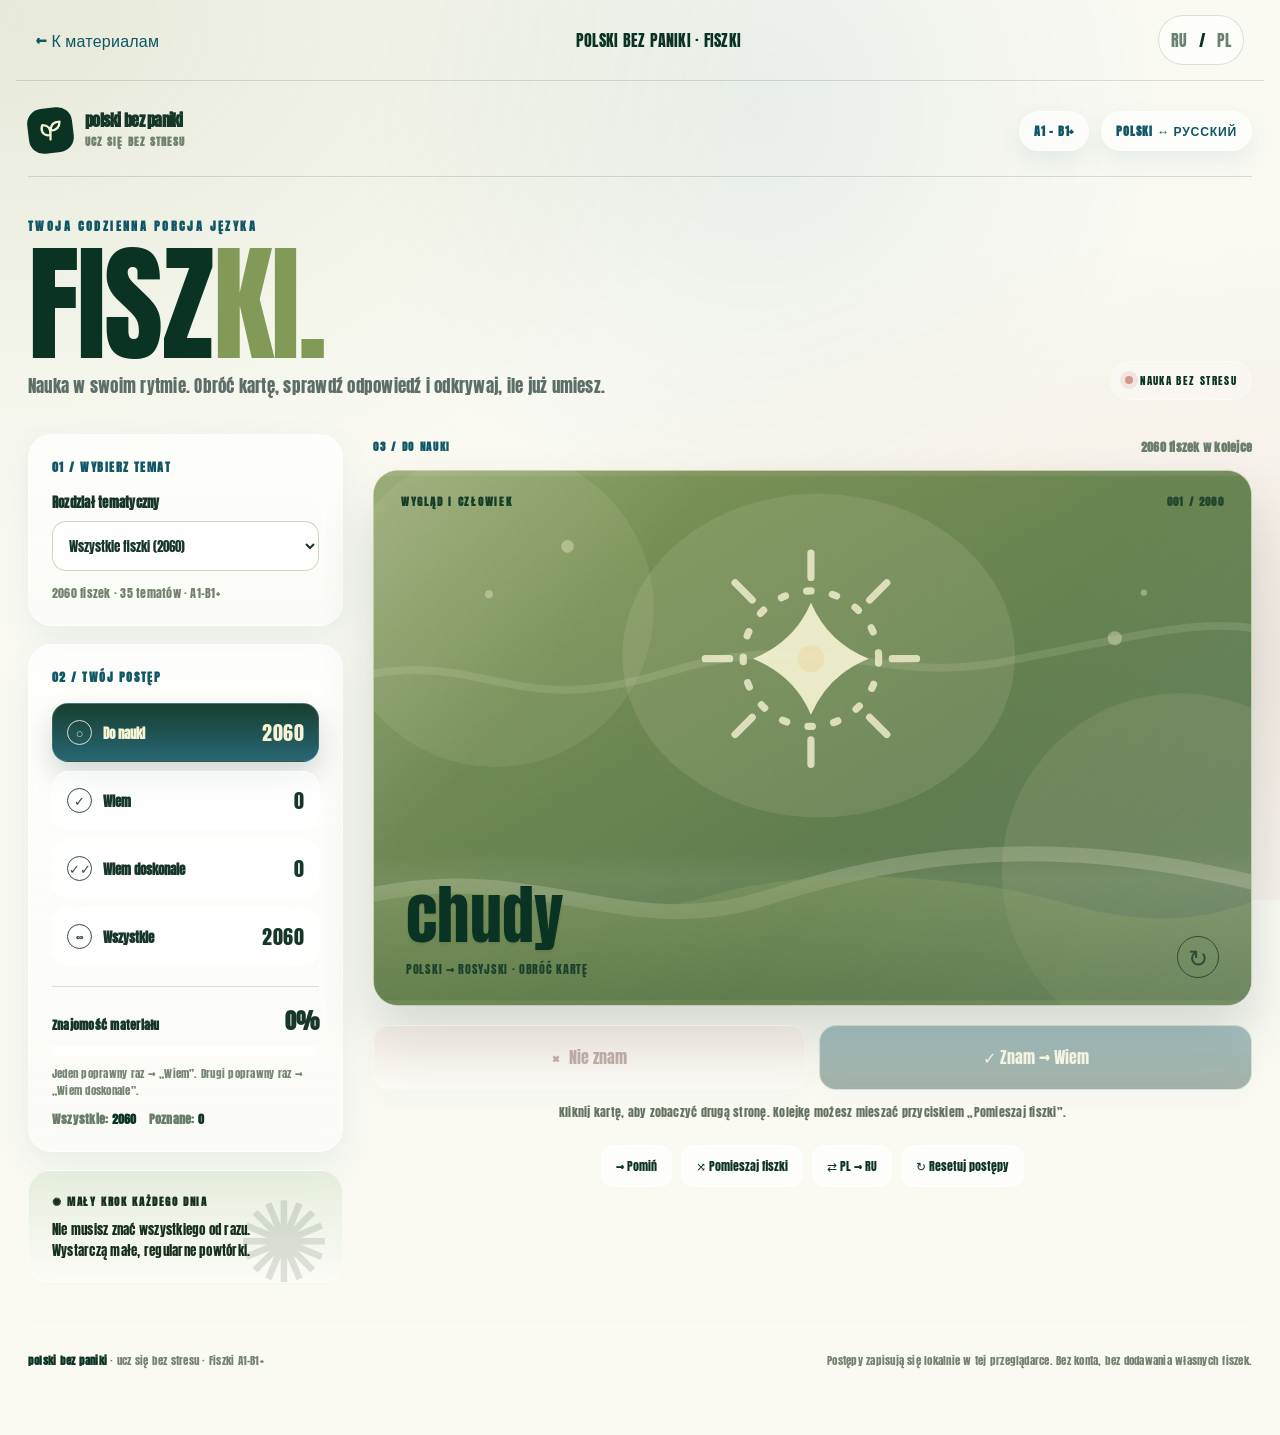
==== fiszki.html @ 78451183 "Add files via upload" ====
<!doctype html>
<html lang="ru">
<head>
<meta charset="utf-8">
<meta name="viewport" content="width=device-width, initial-scale=1, viewport-fit=cover">
<meta name="theme-color" content="#FAFAF3">
<meta name="description" content="Polski bez paniki — 2060 dwustronnych fiszek polsko-rosyjskich, 35 tematów i 3 etapy nauki.">
<title>Fiszki • Polski bez paniki</title>
<link rel="preconnect" href="https://fonts.googleapis.com">
<link rel="preconnect" href="https://fonts.gstatic.com" crossorigin>
<link href="https://fonts.googleapis.com/css2?family=Anton&display=swap" rel="stylesheet">
<style>
:root{--deep:#0A3323;--moss:#839958;--cream:#F7F4D5;--rose:#D3968C;--sea:#105666;--paper:#FAFAF3;--ink:#153628;--line:rgba(10,51,35,.15);--shadow:0 24px 56px rgba(10,51,35,.13)}
*{box-sizing:border-box}
html{scroll-behavior:smooth}
body{margin:0;min-height:100vh;background:var(--paper);color:var(--ink);font-family:'Anton','Impact','Arial Narrow',sans-serif;letter-spacing:.015em;position:relative;isolation:isolate}
body:before{content:"";position:fixed;inset:0;pointer-events:none;z-index:-1;background:radial-gradient(ellipse at 0% 2%,rgba(131,153,88,.16),transparent 42%),radial-gradient(ellipse at 100% 74%,rgba(211,150,140,.16),transparent 47%),radial-gradient(ellipse at 59% 12%,rgba(16,86,102,.07),transparent 38%)}
button,select{font:inherit}
button{cursor:pointer}
button:focus-visible,select:focus-visible{outline:3px solid var(--sea);outline-offset:3px}
button:disabled{opacity:.4;cursor:not-allowed;transform:none!important}
.shell{width:min(1248px,calc(100% - 56px));margin:auto;padding:27px 0 64px}
.topbar{display:flex;justify-content:space-between;align-items:center;gap:18px;padding:0 0 23px;border-bottom:1px solid var(--line)}
.brand{display:flex;align-items:center;gap:12px;text-decoration:none;color:inherit}
.brand-mark{width:45px;height:45px;flex:0 0 auto;display:grid;place-items:center;background:var(--deep);color:var(--cream);border-radius:15px;transform:rotate(-7deg)}
.brand-mark svg{width:27px;height:27px;transform:rotate(7deg)}
.brand-title{display:block;font-weight:800;font-size:1rem;letter-spacing:-.045em;line-height:1.2}
.brand-sub{display:block;font-size:.67rem;letter-spacing:.1em;font-weight:700;color:#70816D;text-transform:uppercase;margin-top:2px}
.top-meta{display:flex;align-items:center;gap:12px;font-size:.76rem;font-weight:800;letter-spacing:.065em;text-transform:uppercase;color:var(--sea)}
.top-meta span{display:inline-block;border-radius:50px;border:1px solid rgba(255,255,255,.55);padding:10px 14px;background:rgba(255,255,255,.62);backdrop-filter:blur(12px);-webkit-backdrop-filter:blur(12px);box-shadow:0 10px 25px rgba(16,86,102,.08)}
.hero{display:flex;align-items:end;justify-content:space-between;gap:28px;margin:40px 0 34px}
.eyebrow{text-transform:uppercase;letter-spacing:.21em;font-size:.72rem;font-weight:800;color:var(--sea)}
h1{font:400 clamp(4.5rem,10vw,9rem)/.92 'Anton','Impact',sans-serif;letter-spacing:-.014em;margin:10px 0 10px;color:var(--deep)}
h1 em{font-style:normal;color:var(--moss)}
.tagline{margin:0;font-size:clamp(.9rem,1.7vw,1.06rem);line-height:1.58;color:#5C6E67;max-width:640px}
.hero-stamp{display:flex;gap:7px;align-items:center;white-space:nowrap;font-size:.71rem;letter-spacing:.12em;text-transform:uppercase;font-weight:400;color:var(--deep);padding:10px 14px;border:1px solid rgba(255,255,255,.46);border-radius:999px;background:rgba(255,255,255,.28);backdrop-filter:blur(12px);-webkit-backdrop-filter:blur(12px)}
.hero-stamp:before{content:"";width:8px;height:8px;border-radius:50%;background:var(--rose);box-shadow:0 0 0 5px #D3968C33}
.layout{display:grid;grid-template-columns:minmax(270px,315px) minmax(0,1fr);gap:30px;align-items:start}
.sidebar{display:grid;gap:18px}
.panel{background:linear-gradient(180deg,rgba(255,255,255,.70),rgba(251,253,250,.58));border:1px solid rgba(255,255,255,.55);border-radius:24px;padding:23px;box-shadow:0 14px 35px rgba(16,86,102,.08);backdrop-filter:blur(14px);-webkit-backdrop-filter:blur(14px)}
.panel-title{font-size:.76rem;text-transform:uppercase;letter-spacing:.12em;font-weight:800;color:var(--sea);margin:0 0 17px}
.label{display:block;font-weight:800;font-size:.82rem;margin-bottom:9px}
.chapter-select{width:100%;border:1.5px solid rgba(131,153,88,.38);border-radius:14px;background:rgba(255,255,255,.56);color:var(--ink);padding:13px 35px 13px 12px;min-height:49px;font-size:.84rem;font-weight:400;backdrop-filter:blur(10px);-webkit-backdrop-filter:blur(10px)}
.filter-note{font-size:.73rem;color:#71816C;line-height:1.6;margin:13px 0 0}
.status-list{display:grid;gap:9px}
.status-button{display:flex;align-items:center;gap:11px;width:100%;padding:13px 14px;text-align:left;border:1px solid rgba(255,255,255,.55);background:rgba(255,255,255,.62);border-radius:16px;color:var(--ink);transition:background .16s,border-color .16s,transform .16s,box-shadow .16s;backdrop-filter:blur(12px);-webkit-backdrop-filter:blur(12px)}
.status-button:hover:not(:disabled){transform:translateX(2px);border-color:rgba(131,153,88,.75);box-shadow:0 10px 24px rgba(16,86,102,.08)}
.status-button[aria-pressed=true]{background:linear-gradient(180deg,rgba(10,51,35,.94),rgba(16,86,102,.9));color:var(--cream);border-color:rgba(255,255,255,.12);box-shadow:0 14px 28px rgba(10,51,35,.18)}
.status-symbol{width:25px;height:25px;border:1px solid currentColor;border-radius:100px;display:grid;place-items:center;font-size:.8rem;flex-shrink:0;opacity:.88}
.status-name{font-size:.83rem;font-weight:800;flex:1}
.status-num{font-family:'Anton','Impact',sans-serif;font-size:1.25rem;font-variant-numeric:tabular-nums;letter-spacing:.02em}
.meter-wrap{margin-top:20px;padding-top:17px;border-top:1px solid var(--line)}
.meter-head{display:flex;justify-content:space-between;gap:10px;align-items:baseline;font-weight:800;font-size:.77rem;margin-bottom:9px}
.meter-head strong{font-family:'Anton',sans-serif;font-size:1.4rem}
.meter{height:10px;border-radius:40px;background:rgba(255,255,255,.52);display:flex;overflow:hidden;border:1px solid rgba(255,255,255,.45)}
.meter-know{height:100%;background:var(--moss);transition:width .24s}
.meter-master{height:100%;background:var(--sea);transition:width .24s}
.meter-note{font-size:.68rem;line-height:1.55;color:#788675;margin:10px 0 0}
.tip{border-radius:23px;background:linear-gradient(180deg,rgba(207,224,194,.48),rgba(252,252,250,.72));padding:22px 23px;color:#172F1D;position:relative;overflow:hidden;border:1px solid rgba(255,255,255,.5);backdrop-filter:blur(12px);-webkit-backdrop-filter:blur(12px)}
.tip:after{content:"✺";position:absolute;right:11px;top:-21px;font-size:7rem;opacity:.13}
.tip-kicker{font-size:.67rem;letter-spacing:.15em;font-weight:800;text-transform:uppercase}
.tip p{font-size:.8rem;line-height:1.65;margin:9px 0 0;max-width:245px;position:relative}
.study{min-width:0}
.study-head{display:flex;justify-content:space-between;align-items:center;gap:12px;margin:3px 0 14px}
.study-caption{font-size:.71rem;font-weight:800;letter-spacing:.15em;text-transform:uppercase;color:var(--sea)}
.study-count{font-size:.78rem;font-weight:800;color:#6C7D6A;font-variant-numeric:tabular-nums;text-align:right}
.scene{width:100%;perspective:1700px}
.flashcard{display:block;position:relative;width:100%;aspect-ratio:1.64;min-height:328px;border:none;background:none;border-radius:26px;padding:0;text-align:inherit;color:inherit;perspective:1700px;cursor:pointer}
.card-inner{position:absolute;inset:0;transform-style:preserve-3d;transition:transform .72s cubic-bezier(.2,.77,.2,1);border-radius:26px}
.flashcard.is-flipped .card-inner{transform:rotateY(180deg)}
.card-face{position:absolute;inset:0;overflow:hidden;border-radius:25px;-webkit-backface-visibility:hidden;backface-visibility:hidden;box-shadow:0 30px 53px rgba(10,51,35,.16),0 3px 0 rgba(255,255,255,.16);background:linear-gradient(180deg,color-mix(in srgb,var(--card-bg) 92%, white 8%),color-mix(in srgb,var(--card-bg) 86%, white 14%));color:var(--card-text,var(--cream));border:1px solid rgba(255,255,255,.45);backdrop-filter:blur(10px);-webkit-backdrop-filter:blur(10px)}
.card-face:after{content:"";pointer-events:none;position:absolute;inset:0;opacity:.18;background-image:url("data:image/svg+xml,%3Csvg viewBox='0 0 170 170' xmlns='http://www.w3.org/2000/svg'%3E%3Cfilter id='n'%3E%3CfeTurbulence type='fractalNoise' baseFrequency='.65' numOctaves='3' stitchTiles='stitch'/%3E%3C/filter%3E%3Crect width='170' height='170' filter='url(%23n)' opacity='.24'/%3E%3C/svg%3E");mix-blend-mode:soft-light}.card-face:before{content:"";pointer-events:none;position:absolute;inset:0;background:linear-gradient(130deg,rgba(255,255,255,.22),transparent 26%,transparent 60%,rgba(255,255,255,.12));opacity:.9}
.card-front{display:flex;flex-direction:column;justify-content:space-between;isolation:isolate}
.front-art{position:absolute;inset:0;z-index:-1;pointer-events:none}
.front-art svg{display:block;width:100%;height:100%;object-fit:cover}
.card-top,.card-bottom{position:relative;z-index:1;display:flex;align-items:center;justify-content:space-between;gap:12px}
.card-top{padding:22px 27px}
.card-bottom{padding:30px 32px 27px;align-items:end;background:linear-gradient(180deg,transparent,rgba(255,255,255,.06) 18%,rgba(10,51,35,.12))}
.card-eyebrow{font-weight:800;font-size:.68rem;letter-spacing:.16em;text-transform:uppercase;opacity:.92;max-width:75%}
.card-number{font-size:.69rem;font-weight:800;letter-spacing:.12em;opacity:.76;font-variant-numeric:tabular-nums}
.word{font-family:'Anton','Impact','Arial Narrow',sans-serif;font-weight:400;font-size:clamp(2rem,5vw,4.6rem);letter-spacing:.005em;line-height:1.07;overflow-wrap:anywhere;hyphens:auto;max-width:100%;display:block;text-wrap:balance;text-shadow:0 2px 3px #00000012}
.word.medium{font-size:clamp(1.55rem,4vw,3.35rem)}
.word.long{font-size:clamp(1.17rem,2.8vw,2.6rem);line-height:1.17}
.card-front .bottom-content{min-width:0}
.card-mini{display:block;font-weight:400;font-size:.73rem;opacity:.83;margin-top:10px;letter-spacing:.06em}
.flip-round{flex:0 0 auto;width:42px;height:42px;display:grid;place-items:center;border-radius:100px;border:1px solid currentColor;font-size:1.5rem;opacity:.7}
.card-back{transform:rotateY(180deg);background:linear-gradient(180deg,rgba(247,244,213,.88),rgba(255,255,255,.72));color:var(--deep);display:flex;flex-direction:column;align-items:center;justify-content:space-between;text-align:center;padding:23px 34px 25px;backdrop-filter:blur(14px);-webkit-backdrop-filter:blur(14px)}
.card-back:before{content:"";position:absolute;inset:14px;border:1px solid #0A332325;border-radius:19px;pointer-events:none}
.back-top{display:flex;justify-content:space-between;width:100%;font-size:.67rem;text-transform:uppercase;letter-spacing:.15em;font-weight:800;opacity:.65}
.back-center{display:flex;flex-direction:column;align-items:center;justify-content:center;gap:20px;max-width:100%;min-height:0;flex:1}
.back-motif{width:74px;height:74px;color:var(--sea);opacity:.78;display:grid;place-items:center}
.back-motif svg{width:100%;height:100%}
.back-word{font-family:'Anton','Impact','Arial Narrow',sans-serif;font-weight:400;font-size:clamp(1.65rem,3.8vw,3.7rem);letter-spacing:.015em;line-height:1.18;overflow-wrap:anywhere;text-wrap:balance}
.back-word.medium{font-size:clamp(1.35rem,3vw,2.75rem)}
.back-word.long{font-size:clamp(1rem,2.4vw,2rem)}
.back-underline{width:56px;height:3px;background:var(--rose);border-radius:4px}
.back-foot{font-weight:700;font-size:.76rem;letter-spacing:.04em;color:#70826A}
.action-area{margin-top:19px}
.judge{display:grid;grid-template-columns:1fr 1fr;gap:13px}
.judge button{border:1px solid rgba(255,255,255,.58);min-height:65px;border-radius:17px;font-weight:400;font-size:.99rem;transition:transform .16s,filter .16s,box-shadow .16s,border-color .16s;display:flex;align-items:center;justify-content:center;gap:9px;backdrop-filter:blur(12px);-webkit-backdrop-filter:blur(12px);box-shadow:0 10px 24px rgba(16,86,102,.06)}
.judge button:hover:not(:disabled){transform:translateY(-2px);filter:brightness(.99);box-shadow:0 16px 30px rgba(16,86,102,.08)}
.dont-know{background:linear-gradient(180deg,rgba(234,209,203,.88),rgba(255,255,255,.46));color:#6B3F3A}
.know{background:linear-gradient(180deg,rgba(16,86,102,.88),rgba(10,51,35,.9));color:var(--cream)}
.button-symbol{font-size:1.45rem;line-height:1}
.note{min-height:25px;margin:13px 0 5px;text-align:center;font-size:.78rem;line-height:1.48;color:#647361}
.utilities{display:flex;flex-wrap:wrap;gap:9px;justify-content:center;margin:17px 0 0}
.utility{display:flex;align-items:center;justify-content:center;gap:7px;border:1px solid rgba(255,255,255,.6);background:rgba(255,255,255,.62);color:var(--deep);padding:10px 14px;border-radius:13px;font-size:.73rem;font-weight:400;min-height:42px;transition:background .15s,border-color .15s,box-shadow .15s;backdrop-filter:blur(10px);-webkit-backdrop-filter:blur(10px)}
.utility:hover:not(:disabled){background:rgba(255,255,255,.54);border-color:rgba(131,153,88,.6);box-shadow:0 10px 22px rgba(16,86,102,.08)}
.utility svg{width:15px;height:15px}
.footnote{border-top:1px solid rgba(255,255,255,.48);display:flex;justify-content:space-between;gap:20px;padding-top:24px;margin-top:42px;color:#778370;font-size:.69rem;line-height:1.8}
.footnote strong{color:var(--deep)}
.error{margin:18px 0;padding:14px 17px;border-radius:12px;background:#F6D8D3;color:#71382F;font-size:.84rem}
.error[hidden]{display:none}
.small-stats{display:flex;gap:12px;font-size:.74rem;font-weight:700;color:#687C69;margin-top:10px;flex-wrap:wrap}
.small-stats b{color:var(--deep)}
@media(max-width:990px){.layout{grid-template-columns:250px minmax(0,1fr);gap:20px}.shell{width:calc(100% - 38px)}.panel{padding:18px}.flashcard{aspect-ratio:1.53;min-height:300px}.word{font-size:clamp(2rem,4.8vw,3.3rem)}.hero{margin:35px 0 28px}.top-meta span:nth-child(2){display:none}}
@media(max-width:740px){.shell{width:calc(100% - 30px);padding-top:17px}.topbar{padding-bottom:16px}.brand-mark{width:38px;height:38px;border-radius:11px}.brand-title{font-size:.88rem}.brand-sub{font-size:.58rem}.top-meta{font-size:.67rem}.top-meta span{padding:8px 10px}.hero{align-items:start;margin:29px 0 22px}.hero-stamp{display:none}h1{font-size:clamp(4.25rem,17vw,7rem)}.tagline{font-size:.83rem}.layout{grid-template-columns:1fr;gap:20px}.sidebar{display:grid;grid-template-columns:1fr;gap:12px}.panel{padding:17px 18px;border-radius:17px}.panel-title{margin-bottom:12px}.status-list{grid-template-columns:repeat(4,minmax(0,1fr));gap:7px}.status-button{gap:4px;flex-direction:column;text-align:center;padding:10px 4px 8px;border-radius:12px;min-height:78px}.status-symbol{width:23px;height:23px;font-size:.69rem}.status-name{font-size:.62rem;line-height:1.15;flex:0}.status-num{font-size:1rem;line-height:1.1}.meter-wrap{margin-top:13px;padding-top:11px}.tip{display:none}.study-head{margin:1px 0 12px}.flashcard{aspect-ratio:1.65;min-height:245px}.card-top{padding:15px 19px}.card-bottom{padding:26px 22px 20px}.card-eyebrow{font-size:.58rem}.word{font-size:clamp(1.85rem,7.6vw,3.1rem)}.word.medium{font-size:clamp(1.5rem,5.6vw,2.6rem)}.word.long{font-size:clamp(1.05rem,4.3vw,1.95rem)}.card-mini{font-size:.58rem;margin-top:6px}.flip-round{width:30px;height:30px;font-size:1.15rem}.card-back{padding:17px 20px}.card-back:before{inset:9px;border-radius:16px}.back-motif{width:48px;height:48px}.back-center{gap:11px}.back-word{font-size:clamp(1.55rem,5.5vw,2.7rem)}.back-word.medium{font-size:clamp(1.23rem,4.5vw,2.3rem)}.back-word.long{font-size:clamp(.94rem,3.4vw,1.5rem)}.back-foot,.back-top{font-size:.59rem}.judge button{min-height:55px;font-size:.84rem}.footnote{margin-top:27px;display:block}}
@media(max-width:390px){.shell{width:calc(100% - 22px)}.status-name{font-size:.56rem}.flashcard{aspect-ratio:1.38;min-height:240px}.utility{padding:9px 10px;font-size:.68rem}.study-count{font-size:.7rem}}
@media(prefers-reduced-motion:reduce){*,*:before,*:after{scroll-behavior:auto!important;transition:none!important;animation:none!important}}
</style>
<style>.f-site{display:flex;gap:20px;justify-content:space-between;align-items:center;max-width:1248px;margin:auto;padding:15px 20px;font-family:Anton,Impact,sans-serif;color:#0A3323;border-bottom:1px solid #0A332325}.f-site a{color:#105666;text-decoration:none}.f-site .lang{display:flex;border-radius:30px;gap:5px;align-items:center;background:#fff9;border:1px solid #0A332325;padding:5px}.f-site .lang button{background:transparent;border:none;border-radius:18px;color:#698072;padding:7px}.f-site .lang button.selected{background:#0A3323;color:#F7F4D5}@media(max-width:520px){.f-site{flex-wrap:wrap;font-size:.76rem;gap:10px}.f-site .lang{margin-left:auto}}</style></head>
<body data-title-ru="Карточки" data-title-pl="Fiszki"><div class="f-site"><a href="../materialy.html" data-ru="← К материалам" data-pl="← Do materiałów">← К материалам</a><span>POLSKI BEZ PANIKI · FISZKI</span><div class="lang"><button data-lang="ru">RU</button> / <button data-lang="pl">PL</button></div></div>
<div class="shell">
<header class="topbar">
  <div class="brand" aria-label="Polski bez paniki">
    <span class="brand-mark" aria-hidden="true"><svg viewBox="0 0 30 30" fill="none"><path d="M15 25V12M15 20C5 22 4 13 6 9c7 0 9 4 9 11Zm0-5c.3-9 6-10 10-10 0 7-3 10-10 10" stroke="currentColor" stroke-width="2.5" stroke-linecap="round" stroke-linejoin="round"/></svg></span>
    <span><span class="brand-title">polski bez paniki</span><span class="brand-sub">ucz się bez stresu</span></span>
  </div>
  <div class="top-meta"><span>A1 – B1+</span><span>Polski ↔ Русский</span></div>
</header>
<section class="hero" aria-label="Wprowadzenie">
  <div><div class="eyebrow">Twoja codzienna porcja języka</div><h1>FISZ<em>KI.</em></h1><p class="tagline">Nauka w swoim rytmie. Obróć kartę, sprawdź odpowiedź i odkrywaj, ile już umiesz.</p></div>
  <div class="hero-stamp">nauka bez stresu</div>
</section>
<p id="app-error" class="error" role="alert" hidden></p>
<noscript><p class="error">Włącz JavaScript, aby korzystać z fiszek.</p></noscript>
<div class="layout">
  <aside class="sidebar">
    <section class="panel" aria-label="Filtry nauki">
      <h2 class="panel-title">01 / Wybierz temat</h2>
      <label for="topic" class="label">Rozdział tematyczny</label>
      <select id="topic" class="chapter-select"><option>Wczytywanie…</option></select>
      <p class="filter-note" id="deck-status">Ładowanie bazy fiszek…</p>
    </section>
    <section class="panel" aria-label="Twoje postępy">
      <h2 class="panel-title">02 / Twój postęp</h2>
      <div class="status-list" role="group" aria-label="Etapy opanowania fiszek">
        <button class="status-button" data-stage="0" type="button" aria-pressed="true"><span class="status-symbol">○</span><span class="status-name">Do nauki</span><span class="status-num" id="num-new">0</span></button>
        <button class="status-button" data-stage="1" type="button" aria-pressed="false"><span class="status-symbol">✓</span><span class="status-name">Wiem</span><span class="status-num" id="num-know">0</span></button>
        <button class="status-button" data-stage="2" type="button" aria-pressed="false"><span class="status-symbol">✓✓</span><span class="status-name">Wiem doskonale</span><span class="status-num" id="num-master">0</span></button>
        <button class="status-button" data-stage="all" type="button" aria-pressed="false"><span class="status-symbol">∞</span><span class="status-name">Wszystkie</span><span class="status-num" id="num-all">0</span></button>
      </div>
      <div class="meter-wrap"><div class="meter-head"><span>Znajomość materiału</span><strong id="percent">0%</strong></div><div class="meter" id="progress" role="progressbar" aria-label="Opanowanie materiału" aria-valuenow="0" aria-valuemin="0" aria-valuemax="100"><div class="meter-know" id="meter-know"></div><div class="meter-master" id="meter-master"></div></div><p class="meter-note">Jeden poprawny raz → „Wiem”. Drugi poprawny raz → „Wiem doskonale”.</p><div class="small-stats"><span>Wszystkie: <b id="total">0</b></span><span>Poznane: <b id="acquainted">0</b></span></div></div>
    </section>
    <div class="tip"><div class="tip-kicker">✺ Mały krok każdego dnia</div><p>Nie musisz znać wszystkiego od razu. Wystarczą małe, regularne powtórki.</p></div>
  </aside>
  <main class="study" aria-label="Sesja fiszek">
    <div class="study-head"><span class="study-caption" id="mode-label">03 / Karta dnia</span><span class="study-count" id="session-count">Wczytywanie…</span></div>
    <div class="scene">
      <button type="button" id="flashcard" class="flashcard" aria-label="Odwróć fiszkę" aria-pressed="false">
        <span class="card-inner">
          <span class="card-face card-front" id="card-front">
            <span class="front-art" id="front-art" aria-hidden="true"></span>
            <span class="card-top"><span class="card-eyebrow" id="card-topic">Polski bez paniki</span><span class="card-number" id="card-number">01 / 2060</span></span>
            <span class="card-bottom"><span class="bottom-content"><span id="front-word" class="word" lang="pl">Gotowa na naukę?</span><span class="card-mini" id="front-subtitle">Dotknij, aby odkryć odpowiedź</span></span><span class="flip-round" aria-hidden="true">↻</span></span>
          </span>
          <span class="card-face card-back" id="card-back" aria-hidden="true">
            <span class="back-top"><span>POLSKI BEZ PANIKI</span><span id="back-lang">PO ROSYJSKU</span></span>
            <span class="back-center"><span class="back-motif" id="back-motif" aria-hidden="true"></span><span class="back-word" id="back-word" lang="ru">Перевод</span><span class="back-underline" aria-hidden="true"></span></span>
            <span class="back-foot">Już wiesz? Oceń fiszkę poniżej.</span>
          </span>
        </span>
      </button>
    </div>
    <div class="action-area">
      <div class="judge"><button type="button" id="dont-know" class="dont-know" disabled><span class="button-symbol">×</span> Nie znam</button><button type="button" id="know" class="know" disabled><span class="button-symbol">✓</span> Znam</button></div>
      <p id="note" class="note" role="status" aria-live="polite">Najpierw odwróć kartę, potem oceń znajomość. Przycisk „Pomieszaj fiszki” losuje nową kolejkę.</p>
      <div class="utilities">
        <button type="button" class="utility" id="skip">→ Pomiń</button>
        <button type="button" class="utility" id="shuffle">⤨ Pomieszaj fiszki</button>
        <button type="button" class="utility" id="direction">⇄ PL → RU</button>
        <button type="button" class="utility" id="reset">↻ Resetuj postępy</button>
      </div>
    </div>
  </main>
</div>
<footer class="footnote"><span><strong>polski bez paniki</strong> · ucz się bez stresu · Fiszki A1–B1+</span><span>Postępy zapisują się lokalnie w tej przeglądarce. Bez konta, bez dodawania własnych fiszek.</span></footer>
</div>
<script>
'use strict';
window.addEventListener('error',function(e){const p=document.getElementById('app-error');if(p){p.hidden=false;p.textContent='Błąd aplikacji: '+(e.message||'nieznany błąd')+'. Sprawdź konsolę przeglądarki.'}});
</script>
<script>
'use strict';
const FISZKI = [{"id":"travel-001","pl":"wyspa","ru":"остров","topic":"travel"},{"id":"travel-002","pl":"bilet ulgowy","ru":"льготный билет","topic":"travel"},{"id":"travel-003","pl":"przechowalnia bagażu","ru":"камера хранения","topic":"travel"},{"id":"travel-004","pl":"odprawa graniczna","ru":"пограничный контроль","topic":"travel"},{"id":"travel-005","pl":"schronisko","ru":"туристический приют","topic":"travel"},{"id":"travel-006","pl":"pensjonat","ru":"пансион","topic":"travel"},{"id":"travel-007","pl":"domek letniskowy","ru":"дачный домик","topic":"travel"},{"id":"travel-008","pl":"pokrowiec","ru":"чехол","topic":"travel"},{"id":"travel-009","pl":"śpiwór","ru":"спальный мешок","topic":"travel"},{"id":"travel-010","pl":"szczyt","ru":"вершина","topic":"travel"},{"id":"travel-011","pl":"muszelki","ru":"ракушки","topic":"travel"},{"id":"travel-012","pl":"komórka","ru":"мобильник","topic":"travel"},{"id":"travel-013","pl":"zabytki","ru":"достопримечательности","topic":"travel"},{"id":"r1-001","pl":"włos, włosy","ru":"волос, волосы","topic":"r1"},{"id":"r1-002","pl":"wąs, wąsy","ru":"ус, усы","topic":"r1"},{"id":"r1-003","pl":"rzęsa, rzęsy","ru":"ресница, ресницы","topic":"r1"},{"id":"r1-004","pl":"oko, oczy","ru":"глаз, глаза","topic":"r1"},{"id":"r1-005","pl":"ucho, uszy","ru":"ухо, уши","topic":"r1"},{"id":"r1-006","pl":"brew, brwi","ru":"бровь, брови","topic":"r1"},{"id":"r1-007","pl":"powieka, powieki","ru":"веко, веки","topic":"r1"},{"id":"r1-008","pl":"policzek, policzki","ru":"щека, щёки","topic":"r1"},{"id":"r1-009","pl":"ręka, ręce","ru":"рука, руки","topic":"r1"},{"id":"r1-010","pl":"palec, palce","ru":"палец, пальцы","topic":"r1"},{"id":"r1-011","pl":"dłoń, dłonie","ru":"ладонь, ладони","topic":"r1"},{"id":"r1-012","pl":"łokieć, łokcie","ru":"локоть, локти","topic":"r1"},{"id":"r1-013","pl":"paznokieć, paznokcie","ru":"ноготь, ногти","topic":"r1"},{"id":"r1-014","pl":"ramię, ramiona","ru":"плечо, плечи","topic":"r1"},{"id":"r1-015","pl":"czoło","ru":"лоб","topic":"r1"},{"id":"r1-016","pl":"szyja","ru":"шея","topic":"r1"},{"id":"r1-017","pl":"kucyk","ru":"хвост (причёска)","topic":"r1"},{"id":"r1-018","pl":"warkocz","ru":"коса","topic":"r1"},{"id":"r1-019","pl":"broda","ru":"борода","topic":"r1"},{"id":"r1-020","pl":"bródka","ru":"бородка","topic":"r1"},{"id":"r1-021","pl":"baczki","ru":"бакенбарды","topic":"r1"},{"id":"r1-022","pl":"usta","ru":"губы, рот","topic":"r1"},{"id":"r1-023","pl":"plecy","ru":"спина","topic":"r1"},{"id":"r1-024","pl":"twarz","ru":"лицо","topic":"r1"},{"id":"r1-025","pl":"nos","ru":"нос","topic":"r1"},{"id":"r1-026","pl":"głowa","ru":"голова","topic":"r1"},{"id":"r1-027","pl":"kark","ru":"затылок, загривок","topic":"r1"},{"id":"r1-028","pl":"brzuch","ru":"живот","topic":"r1"},{"id":"r1-029","pl":"ciało","ru":"тело","topic":"r1"},{"id":"r1-030","pl":"kość","ru":"кость","topic":"r1"},{"id":"r1-031","pl":"mięsień","ru":"мышца","topic":"r1"},{"id":"r1-032","pl":"żebro","ru":"ребро","topic":"r1"},{"id":"r1-033","pl":"płuco","ru":"лёгкое","topic":"r1"},{"id":"r1-034","pl":"gardło","ru":"горло","topic":"r1"},{"id":"r1-035","pl":"serce","ru":"сердце","topic":"r1"},{"id":"r1-036","pl":"pierś","ru":"грудь","topic":"r1"},{"id":"r1-037","pl":"barki","ru":"плечи (верхняя часть)","topic":"r1"},{"id":"r1-038","pl":"biodro","ru":"бедро (таз)","topic":"r1"},{"id":"r1-039","pl":"udo","ru":"бедро","topic":"r1"},{"id":"r1-040","pl":"kolano","ru":"колено","topic":"r1"},{"id":"r1-041","pl":"łydka","ru":"икра","topic":"r1"},{"id":"r1-042","pl":"stopa","ru":"ступня","topic":"r1"},{"id":"r1-043","pl":"pięta","ru":"пятка","topic":"r1"},{"id":"r1-044","pl":"noga","ru":"нога","topic":"r1"},{"id":"r1-045","pl":"ząb, zęby","ru":"зуб, зубы","topic":"r1"},{"id":"r1-046","pl":"piegi","ru":"веснушки","topic":"r1"},{"id":"r1-047","pl":"pieprzyk","ru":"родинка","topic":"r1"},{"id":"r1-048","pl":"zmarszczki","ru":"морщины","topic":"r1"},{"id":"r1-049","pl":"grzywka","ru":"чёлка","topic":"r1"},{"id":"r1-050","pl":"loki","ru":"локоны","topic":"r1"},{"id":"r1-051","pl":"płeć","ru":"пол","topic":"r1"},{"id":"r1-052","pl":"wiek","ru":"возраст","topic":"r1"},{"id":"r1-053","pl":"wzrost","ru":"рост","topic":"r1"},{"id":"r1-054","pl":"zarost","ru":"растительность на лице","topic":"r1"},{"id":"r1-055","pl":"sylwetka (figura)","ru":"фигура","topic":"r1"},{"id":"r1-056","pl":"fryzura","ru":"причёска","topic":"r1"},{"id":"r1-057","pl":"wygląd","ru":"внешность","topic":"r1"},{"id":"r1-058","pl":"kobieta","ru":"женщина","topic":"r1"},{"id":"r1-059","pl":"mężczyzna","ru":"мужчина","topic":"r1"},{"id":"r1-060","pl":"bliźniaczka, bliźniak","ru":"близняшка, близнец","topic":"r1"},{"id":"r1-061","pl":"emeryt","ru":"пенсионер","topic":"r1"},{"id":"r1-062","pl":"szatyn, szatynka","ru":"шатен, шатенка","topic":"r1"},{"id":"r1-063","pl":"blondyn, blondynka","ru":"блондин, блондинка","topic":"r1"},{"id":"r1-064","pl":"brunetka","ru":"брюнетка","topic":"r1"},{"id":"r1-065","pl":"ładny","ru":"симпатичный, красивый","topic":"r1"},{"id":"r1-066","pl":"piękny","ru":"прекрасный, красивый","topic":"r1"},{"id":"r1-067","pl":"przystojny","ru":"красивый (о мужчине)","topic":"r1"},{"id":"r1-068","pl":"brzydki","ru":"некрасивый, безобразный","topic":"r1"},{"id":"r1-069","pl":"elegancki","ru":"элегантный","topic":"r1"},{"id":"r1-070","pl":"młody","ru":"молодой","topic":"r1"},{"id":"r1-071","pl":"niemłody","ru":"немолодой","topic":"r1"},{"id":"r1-072","pl":"starszy","ru":"пожилой, старше","topic":"r1"},{"id":"r1-073","pl":"dorosły","ru":"взрослый","topic":"r1"},{"id":"r1-074","pl":"dziecięcy","ru":"детский","topic":"r1"},{"id":"r1-075","pl":"niski","ru":"низкий","topic":"r1"},{"id":"r1-076","pl":"średni","ru":"средний","topic":"r1"},{"id":"r1-077","pl":"wysoki","ru":"высокий","topic":"r1"},{"id":"r1-078","pl":"drobny","ru":"миниатюрный, мелкий","topic":"r1"},{"id":"r1-079","pl":"szczupły","ru":"стройный, худощавый","topic":"r1"},{"id":"r1-080","pl":"chudy","ru":"худой","topic":"r1"},{"id":"r1-081","pl":"tęgi","ru":"полный, плотный","topic":"r1"},{"id":"r1-082","pl":"otyły","ru":"тучный","topic":"r1"},{"id":"r1-083","pl":"wysportowany","ru":"спортивный, подтянутый","topic":"r1"},{"id":"r1-084","pl":"prosty","ru":"прямой","topic":"r1"},{"id":"r1-085","pl":"kręcony","ru":"кудрявый, вьющийся","topic":"r1"},{"id":"r1-086","pl":"jasny","ru":"светлый","topic":"r1"},{"id":"r1-087","pl":"ciemny","ru":"тёмный","topic":"r1"},{"id":"r1-088","pl":"siwy","ru":"седой","topic":"r1"},{"id":"r1-089","pl":"rudy","ru":"рыжий","topic":"r1"},{"id":"r1-090","pl":"łysy","ru":"лысый","topic":"r1"},{"id":"r1-091","pl":"brodaty","ru":"бородатый","topic":"r1"},{"id":"r1-092","pl":"wąsaty","ru":"усатый","topic":"r1"},{"id":"r1-093","pl":"ogolony","ru":"выбритый","topic":"r1"},{"id":"r1-094","pl":"wąski","ru":"узкий","topic":"r1"},{"id":"r1-095","pl":"szeroki","ru":"широкий","topic":"r1"},{"id":"r1-096","pl":"gęsty","ru":"густой","topic":"r1"},{"id":"r1-097","pl":"sztuczny","ru":"искусственный","topic":"r1"},{"id":"r1-098","pl":"naturalny","ru":"натуральный","topic":"r1"},{"id":"r1-099","pl":"prawdziwy","ru":"настоящий","topic":"r1"},{"id":"r1-100","pl":"farbowany","ru":"крашеный","topic":"r1"},{"id":"r1-101","pl":"malowany","ru":"накрашенный","topic":"r1"},{"id":"r1-102","pl":"lakierowany","ru":"покрытый лаком","topic":"r1"},{"id":"r1-103","pl":"wesoły","ru":"весёлый","topic":"r1"},{"id":"r1-104","pl":"poważny","ru":"серьёзный","topic":"r1"},{"id":"r1-105","pl":"smutny","ru":"грустный","topic":"r1"},{"id":"r1-106","pl":"zmęczony","ru":"уставший","topic":"r1"},{"id":"r1-107","pl":"zadowolony","ru":"довольный","topic":"r1"},{"id":"r1-108","pl":"zdenerwowany","ru":"нервничающий, раздражённый","topic":"r1"},{"id":"r1-109","pl":"senny","ru":"сонный","topic":"r1"},{"id":"r1-110","pl":"chory","ru":"больной","topic":"r1"},{"id":"r1-111","pl":"zdrowy","ru":"здоровый","topic":"r1"},{"id":"r1-112","pl":"średniego wzrostu","ru":"среднего роста","topic":"r1"},{"id":"r1-113","pl":"w średnim wieku","ru":"средних лет","topic":"r1"},{"id":"r1-114","pl":"wygląda na zmęczonego","ru":"выглядит уставшим","topic":"r1"},{"id":"r1-115","pl":"wygląda młodo","ru":"выглядит молодо","topic":"r1"},{"id":"r1-116","pl":"dbać o wygląd","ru":"заботиться о внешности","topic":"r1"},{"id":"r1-117","pl":"czesać włosy","ru":"расчёсывать волосы","topic":"r1"},{"id":"r1-118","pl":"lakierować paznokcie","ru":"красить ногти лаком","topic":"r1"},{"id":"r1-119","pl":"malować usta","ru":"красить губы","topic":"r1"},{"id":"r1-120","pl":"farbować włosy","ru":"красить волосы","topic":"r1"},{"id":"r1-121","pl":"nosić grzywkę","ru":"носить чёлку","topic":"r1"},{"id":"r1-122","pl":"nosić brodę","ru":"носить бороду","topic":"r1"},{"id":"r1-123","pl":"ma okrągłą twarz","ru":"у него (неё) круглое лицо","topic":"r1"},{"id":"r1-124","pl":"ma wysokie czoło","ru":"у него (неё) высокий лоб","topic":"r1"},{"id":"r1-125","pl":"ma gęste brwi","ru":"у него (неё) густые брови","topic":"r1"},{"id":"r1-126","pl":"ma piwne oczy","ru":"у него (неё) карие глаза","topic":"r1"},{"id":"r1-127","pl":"poczucie humoru","ru":"чувство юмора","topic":"r1"},{"id":"r1-128","pl":"starość nie radość","ru":"старость не радость","topic":"r1"},{"id":"r2-001","pl":"szminka","ru":"помада","topic":"r2"},{"id":"r2-002","pl":"gąbka","ru":"губка","topic":"r2"},{"id":"r2-003","pl":"kosmetyczka","ru":"косметичка","topic":"r2"},{"id":"r2-004","pl":"lustro, lusterko","ru":"зеркало, зеркальце","topic":"r2"},{"id":"r2-005","pl":"mydło, mydełko","ru":"мыло","topic":"r2"},{"id":"r2-006","pl":"żel pod prysznic","ru":"гель для душа","topic":"r2"},{"id":"r2-007","pl":"ręcznik, ręczniczek","ru":"полотенце","topic":"r2"},{"id":"r2-008","pl":"pilnik, pilniczek","ru":"пилка, пилочка","topic":"r2"},{"id":"r2-009","pl":"szampon","ru":"шампунь","topic":"r2"},{"id":"r2-010","pl":"grzebień","ru":"расчёска, гребень","topic":"r2"},{"id":"r2-011","pl":"szczotka do włosów","ru":"щётка для волос","topic":"r2"},{"id":"r2-012","pl":"szczoteczka do zębów","ru":"зубная щётка","topic":"r2"},{"id":"r2-013","pl":"obcinacz do paznokci","ru":"книпсер для ногтей","topic":"r2"},{"id":"r2-014","pl":"nożyczki do paznokci","ru":"маникюрные ножницы","topic":"r2"},{"id":"r2-015","pl":"chusteczki","ru":"салфетки, платочки","topic":"r2"},{"id":"r2-016","pl":"waciki kosmetyczne","ru":"ватные диски","topic":"r2"},{"id":"r2-017","pl":"patyczki do uszu","ru":"ватные палочки","topic":"r2"},{"id":"r2-018","pl":"tonik do twarzy","ru":"тоник для лица","topic":"r2"},{"id":"r2-019","pl":"kredka do brwi","ru":"карандаш для бровей","topic":"r2"},{"id":"r2-020","pl":"pędzelek do brwi","ru":"кисточка для бровей","topic":"r2"},{"id":"r2-021","pl":"cienie do powiek","ru":"тени для век","topic":"r2"},{"id":"r2-022","pl":"tusz do rzęs","ru":"тушь для ресниц","topic":"r2"},{"id":"r2-023","pl":"kredka do ust","ru":"карандаш для губ","topic":"r2"},{"id":"r2-024","pl":"farba do włosów","ru":"краска для волос","topic":"r2"},{"id":"r2-025","pl":"róż do policzków","ru":"румяна","topic":"r2"},{"id":"r2-026","pl":"lakier do paznokci","ru":"лак для ногтей","topic":"r2"},{"id":"r2-027","pl":"pasta do zębów","ru":"зубная паста","topic":"r2"},{"id":"r2-028","pl":"krem do rąk","ru":"крем для рук","topic":"r2"},{"id":"r2-029","pl":"płyn do kąpieli","ru":"жидкость для ванны","topic":"r2"},{"id":"r2-030","pl":"maszynka do golenia","ru":"бритвенный станок","topic":"r2"},{"id":"r2-031","pl":"pianka do golenia","ru":"пена для бритья","topic":"r2"},{"id":"r2-032","pl":"żel do golenia","ru":"гель для бритья","topic":"r2"},{"id":"r2-033","pl":"olejek do opalania","ru":"масло для загара","topic":"r2"},{"id":"r2-034","pl":"perfumy","ru":"духи","topic":"r2"},{"id":"r2-035","pl":"krem na zmarszczki","ru":"крем от морщин","topic":"r2"},{"id":"r2-036","pl":"fryzjer","ru":"парикмахер","topic":"r2"},{"id":"r2-037","pl":"manicurzystka","ru":"мастер маникюра","topic":"r2"},{"id":"r2-038","pl":"salon urody","ru":"салон красоты","topic":"r2"},{"id":"r2-039","pl":"drogeria","ru":"магазин косметики и бытовой химии","topic":"r2"},{"id":"r2-040","pl":"siłownia","ru":"тренажёрный зал","topic":"r2"},{"id":"r2-041","pl":"makijaż","ru":"макияж","topic":"r2"},{"id":"r2-042","pl":"uroda","ru":"красота","topic":"r2"},{"id":"r2-043","pl":"kondycja","ru":"физическая форма","topic":"r2"},{"id":"r2-044","pl":"gładka skóra","ru":"гладкая кожа","topic":"r2"},{"id":"r2-045","pl":"czesać się","ru":"причёсываться","topic":"r2"},{"id":"r2-046","pl":"wycierać się","ru":"вытираться","topic":"r2"},{"id":"r2-047","pl":"myć zęby","ru":"чистить зубы","topic":"r2"},{"id":"r2-048","pl":"obcinać paznokcie","ru":"стричь ногти","topic":"r2"},{"id":"r2-049","pl":"smarować ciało kremem","ru":"мазать тело кремом","topic":"r2"},{"id":"r2-050","pl":"pudrować","ru":"пудрить","topic":"r2"},{"id":"r2-051","pl":"pogrubiać rzęsy","ru":"утолщать ресницы","topic":"r2"},{"id":"r2-052","pl":"mrużyć oczy","ru":"щурить глаза","topic":"r2"},{"id":"r2-053","pl":"marszczyć brwi","ru":"хмурить брови","topic":"r2"},{"id":"r2-054","pl":"regulować brwi","ru":"корректировать брови","topic":"r2"},{"id":"r2-055","pl":"zatykać nos","ru":"зажимать нос","topic":"r2"},{"id":"r2-056","pl":"wybielać zęby","ru":"отбеливать зубы","topic":"r2"},{"id":"r2-057","pl":"układać włosy","ru":"укладывать волосы","topic":"r2"},{"id":"r2-058","pl":"suszyć","ru":"сушить","topic":"r2"},{"id":"r3-001","pl":"pasek","ru":"ремень","topic":"r3"},{"id":"r3-002","pl":"żakiet","ru":"жакет","topic":"r3"},{"id":"r3-003","pl":"kapelusz","ru":"шляпа","topic":"r3"},{"id":"r3-004","pl":"zegarek","ru":"наручные часы","topic":"r3"},{"id":"r3-005","pl":"mucha, muszka","ru":"галстук-бабочка","topic":"r3"},{"id":"r3-006","pl":"bluzka","ru":"блузка","topic":"r3"},{"id":"r3-007","pl":"koszula","ru":"рубашка","topic":"r3"},{"id":"r3-008","pl":"apaszka","ru":"шейный платок","topic":"r3"},{"id":"r3-009","pl":"poszetka","ru":"нагрудный платок","topic":"r3"},{"id":"r3-010","pl":"torebka","ru":"сумочка","topic":"r3"},{"id":"r3-011","pl":"marynarka","ru":"пиджак","topic":"r3"},{"id":"r3-012","pl":"kamizelka","ru":"жилет","topic":"r3"},{"id":"r3-013","pl":"spódnica","ru":"юбка","topic":"r3"},{"id":"r3-014","pl":"okulary","ru":"очки","topic":"r3"},{"id":"r3-015","pl":"spodnie","ru":"брюки","topic":"r3"},{"id":"r3-016","pl":"krawat","ru":"галстук","topic":"r3"},{"id":"r3-017","pl":"garnitur","ru":"костюм (мужской)","topic":"r3"},{"id":"r3-018","pl":"sukienka","ru":"платье","topic":"r3"},{"id":"r3-019","pl":"kurtka","ru":"куртка","topic":"r3"},{"id":"r3-020","pl":"płaszcz","ru":"пальто","topic":"r3"},{"id":"r3-021","pl":"futro","ru":"шуба","topic":"r3"},{"id":"r3-022","pl":"kożuch","ru":"дублёнка","topic":"r3"},{"id":"r3-023","pl":"dres","ru":"спортивный костюм","topic":"r3"},{"id":"r3-024","pl":"szlafrok","ru":"халат","topic":"r3"},{"id":"r3-025","pl":"kombinezon","ru":"комбинезон","topic":"r3"},{"id":"r3-026","pl":"bluza","ru":"толстовка","topic":"r3"},{"id":"r3-027","pl":"koszulka","ru":"футболка","topic":"r3"},{"id":"r3-028","pl":"sweter","ru":"свитер","topic":"r3"},{"id":"r3-029","pl":"golf","ru":"водолазка","topic":"r3"},{"id":"r3-030","pl":"czapka","ru":"шапка","topic":"r3"},{"id":"r3-031","pl":"czapka z daszkiem","ru":"кепка","topic":"r3"},{"id":"r3-032","pl":"kaptur","ru":"капюшон","topic":"r3"},{"id":"r3-033","pl":"szalik","ru":"шарф","topic":"r3"},{"id":"r3-034","pl":"rękawiczki","ru":"перчатки","topic":"r3"},{"id":"r3-035","pl":"fartuch","ru":"фартук","topic":"r3"},{"id":"r3-036","pl":"stanik","ru":"бюстгальтер","topic":"r3"},{"id":"r3-037","pl":"majtki","ru":"трусы","topic":"r3"},{"id":"r3-038","pl":"kostium kąpielowy","ru":"купальник","topic":"r3"},{"id":"r3-039","pl":"rajstopy","ru":"колготки","topic":"r3"},{"id":"r3-040","pl":"podkolanówki","ru":"гольфы","topic":"r3"},{"id":"r3-041","pl":"pończochy","ru":"чулки","topic":"r3"},{"id":"r3-042","pl":"podkoszulek","ru":"майка","topic":"r3"},{"id":"r3-043","pl":"bokserki","ru":"боксёры","topic":"r3"},{"id":"r3-044","pl":"kąpielówki","ru":"плавки","topic":"r3"},{"id":"r3-045","pl":"skarpetki","ru":"носки","topic":"r3"},{"id":"r3-046","pl":"wsuwka","ru":"невидимка","topic":"r3"},{"id":"r3-047","pl":"spinka","ru":"заколка","topic":"r3"},{"id":"r3-048","pl":"opaska","ru":"ободок","topic":"r3"},{"id":"r3-049","pl":"gumka do włosów","ru":"резинка для волос","topic":"r3"},{"id":"r3-050","pl":"łańcuszek","ru":"цепочка","topic":"r3"},{"id":"r3-051","pl":"wisiorek","ru":"кулон","topic":"r3"},{"id":"r3-052","pl":"naszyjnik","ru":"ожерелье","topic":"r3"},{"id":"r3-053","pl":"korale","ru":"бусы","topic":"r3"},{"id":"r3-054","pl":"pierścionek","ru":"кольцо","topic":"r3"},{"id":"r3-055","pl":"bransoletka","ru":"браслет","topic":"r3"},{"id":"r3-056","pl":"obrączka","ru":"обручальное кольцо","topic":"r3"},{"id":"r3-057","pl":"broszka","ru":"брошь","topic":"r3"},{"id":"r3-058","pl":"kolczyki","ru":"серьги","topic":"r3"},{"id":"r3-059","pl":"szpilki","ru":"туфли на шпильке","topic":"r3"},{"id":"r3-060","pl":"lakierki","ru":"лаковые туфли","topic":"r3"},{"id":"r3-061","pl":"kozaki","ru":"сапоги","topic":"r3"},{"id":"r3-062","pl":"botki","ru":"ботильоны","topic":"r3"},{"id":"r3-063","pl":"klapki","ru":"шлёпанцы","topic":"r3"},{"id":"r3-064","pl":"tenisówki","ru":"кеды","topic":"r3"},{"id":"r3-065","pl":"trampki","ru":"тряпичные кеды","topic":"r3"},{"id":"r3-066","pl":"kalosze","ru":"резиновые сапоги","topic":"r3"},{"id":"r3-067","pl":"kapcie","ru":"тапочки","topic":"r3"},{"id":"r3-068","pl":"sznurówki","ru":"шнурки","topic":"r3"},{"id":"r3-069","pl":"guzik","ru":"пуговица","topic":"r3"},{"id":"r3-070","pl":"zamek","ru":"молния","topic":"r3"},{"id":"r3-071","pl":"kieszeń","ru":"карман","topic":"r3"},{"id":"r3-072","pl":"rękaw","ru":"рукав","topic":"r3"},{"id":"r3-073","pl":"nogawki","ru":"штанины","topic":"r3"},{"id":"r3-074","pl":"kołnierzyk","ru":"воротничок","topic":"r3"},{"id":"r3-075","pl":"falbany","ru":"оборки","topic":"r3"},{"id":"r3-076","pl":"pompon","ru":"помпон","topic":"r3"},{"id":"r3-077","pl":"portfel","ru":"кошелёк","topic":"r3"},{"id":"r3-078","pl":"laska","ru":"трость","topic":"r3"},{"id":"r3-079","pl":"przypinka","ru":"значок","topic":"r3"},{"id":"r3-080","pl":"jedwab, jedwabny","ru":"шёлк, шёлковый","topic":"r3"},{"id":"r3-081","pl":"wełna, wełniany","ru":"шерсть, шерстяной","topic":"r3"},{"id":"r3-082","pl":"bawełna, bawełniany","ru":"хлопок, хлопковый","topic":"r3"},{"id":"r3-083","pl":"skóra, skórzany","ru":"кожа, кожаный","topic":"r3"},{"id":"r3-084","pl":"len, lniany","ru":"лён, льняной","topic":"r3"},{"id":"r3-085","pl":"złoto, złoty","ru":"золото, золотой","topic":"r3"},{"id":"r3-086","pl":"srebro, srebrny","ru":"серебро, серебряный","topic":"r3"},{"id":"r3-087","pl":"w prążki","ru":"в тонкую полоску","topic":"r3"},{"id":"r3-088","pl":"w paski","ru":"в полоску","topic":"r3"},{"id":"r3-089","pl":"w kropki, w grochy","ru":"в горошек","topic":"r3"},{"id":"r3-090","pl":"w kwiaty","ru":"в цветочек","topic":"r3"},{"id":"r3-091","pl":"w kratę","ru":"в клетку","topic":"r3"},{"id":"r3-092","pl":"kolor","ru":"цвет","topic":"r3"},{"id":"r3-093","pl":"rozmiar","ru":"размер","topic":"r3"},{"id":"r3-094","pl":"wzór","ru":"узор","topic":"r3"},{"id":"r3-095","pl":"materiał","ru":"материал","topic":"r3"},{"id":"r3-096","pl":"styl","ru":"стиль","topic":"r3"},{"id":"r3-097","pl":"cena","ru":"цена","topic":"r3"},{"id":"r3-098","pl":"biżuteria","ru":"украшения","topic":"r3"},{"id":"r3-099","pl":"bielizna","ru":"бельё","topic":"r3"},{"id":"r3-100","pl":"odzież","ru":"одежда","topic":"r3"},{"id":"r3-101","pl":"obuwie","ru":"обувь","topic":"r3"},{"id":"r3-102","pl":"przymierzalnia","ru":"примерочная","topic":"r3"},{"id":"r3-103","pl":"przymierzać","ru":"примерять","topic":"r3"},{"id":"r3-104","pl":"zakładać","ru":"надевать","topic":"r3"},{"id":"r3-105","pl":"zdejmować","ru":"снимать","topic":"r3"},{"id":"r3-106","pl":"mieć na sobie, nosić","ru":"быть одетым в, носить","topic":"r3"},{"id":"r3-107","pl":"zapinać, rozpinać","ru":"застёгивать, расстёгивать","topic":"r3"},{"id":"r3-108","pl":"prasować","ru":"гладить","topic":"r3"},{"id":"r3-109","pl":"sprzedawca, sprzedawczyni","ru":"продавец, продавщица","topic":"r3"},{"id":"r3-110","pl":"klient, klientka","ru":"клиент, клиентка","topic":"r3"},{"id":"r3-111","pl":"Czym mogę służyć?","ru":"Чем могу помочь?","topic":"r3"},{"id":"r3-112","pl":"Czy jest mniejszy rozmiar?","ru":"Есть размер поменьше?","topic":"r3"},{"id":"r3-113","pl":"Czy mogę to przymierzyć?","ru":"Можно это примерить?","topic":"r3"},{"id":"r3-114","pl":"za drogo","ru":"слишком дорого","topic":"r3"},{"id":"r3-115","pl":"Nie stać mnie na to.","ru":"Мне это не по карману.","topic":"r3"},{"id":"r3-116","pl":"w sam raz","ru":"как раз, впору","topic":"r3"},{"id":"r3-117","pl":"za ciasny","ru":"слишком тесный","topic":"r3"},{"id":"r4-001","pl":"zainteresowania","ru":"интересы, увлечения","topic":"r4"},{"id":"r4-002","pl":"hobby","ru":"хобби","topic":"r4"},{"id":"r4-003","pl":"w wolnym czasie","ru":"в свободное время","topic":"r4"},{"id":"r4-004","pl":"słuchać muzyki","ru":"слушать музыку","topic":"r4"},{"id":"r4-005","pl":"oglądać telewizję","ru":"смотреть телевизор","topic":"r4"},{"id":"r4-006","pl":"uprawiać jogę","ru":"заниматься йогой","topic":"r4"},{"id":"r4-007","pl":"uprawiać sport","ru":"заниматься спортом","topic":"r4"},{"id":"r4-008","pl":"grać w piłkę","ru":"играть в мяч","topic":"r4"},{"id":"r4-009","pl":"chodzić na siłownię","ru":"ходить в тренажёрный зал","topic":"r4"},{"id":"r4-010","pl":"grać na gitarze","ru":"играть на гитаре","topic":"r4"},{"id":"r4-011","pl":"jeździć na rowerze","ru":"ездить на велосипеде","topic":"r4"},{"id":"r4-012","pl":"pływać żaglówką","ru":"плавать на парусной лодке","topic":"r4"},{"id":"r4-013","pl":"podróżować po Europie","ru":"путешествовать по Европе","topic":"r4"},{"id":"r4-014","pl":"pracować w ogrodzie","ru":"работать в саду","topic":"r4"},{"id":"r4-015","pl":"jeździć na łyżwach","ru":"кататься на коньках","topic":"r4"},{"id":"r4-016","pl":"jeździć na nartach","ru":"кататься на лыжах","topic":"r4"},{"id":"r4-017","pl":"zbierać znaczki","ru":"собирать марки","topic":"r4"},{"id":"r4-018","pl":"zwiedzać zabytki","ru":"осматривать достопримечательности","topic":"r4"},{"id":"r4-019","pl":"rozwiązywać krzyżówki","ru":"разгадывать кроссворды","topic":"r4"},{"id":"r4-020","pl":"układać puzzle","ru":"собирать пазлы","topic":"r4"},{"id":"r4-021","pl":"uczyć się języków obcych","ru":"изучать иностранные языки","topic":"r4"},{"id":"r4-022","pl":"śpiewać","ru":"петь","topic":"r4"},{"id":"r4-023","pl":"gotować","ru":"готовить","topic":"r4"},{"id":"r4-024","pl":"rysować","ru":"рисовать","topic":"r4"},{"id":"r4-025","pl":"malować","ru":"писать красками","topic":"r4"},{"id":"r4-026","pl":"tańczyć","ru":"танцевать","topic":"r4"},{"id":"r4-027","pl":"biegać","ru":"бегать","topic":"r4"},{"id":"r4-028","pl":"czytać książki","ru":"читать книги","topic":"r4"},{"id":"r4-029","pl":"chodzić do kina","ru":"ходить в кино","topic":"r4"},{"id":"r4-030","pl":"robić zdjęcia","ru":"фотографировать","topic":"r4"},{"id":"r4-031","pl":"chodzić po górach","ru":"ходить по горам","topic":"r4"},{"id":"r4-032","pl":"pływać kajakiem","ru":"плавать на байдарке","topic":"r4"},{"id":"r4-033","pl":"grać w szachy","ru":"играть в шахматы","topic":"r4"},{"id":"r4-034","pl":"gry planszowe","ru":"настольные игры","topic":"r4"},{"id":"r4-035","pl":"spędzać czas","ru":"проводить время","topic":"r4"},{"id":"r4-036","pl":"pamiątki","ru":"сувениры","topic":"r4"},{"id":"r4-037","pl":"znaczki","ru":"марки","topic":"r4"},{"id":"r4-038","pl":"siatkówka","ru":"волейбол","topic":"r4"},{"id":"r4-039","pl":"koszykówka","ru":"баскетбол","topic":"r4"},{"id":"r4-040","pl":"piłka nożna","ru":"футбол","topic":"r4"},{"id":"r4-041","pl":"sporty zimowe","ru":"зимние виды спорта","topic":"r4"},{"id":"r4-042","pl":"sporty drużynowe","ru":"командные виды спорта","topic":"r4"},{"id":"r4-043","pl":"sporty walki","ru":"единоборства","topic":"r4"},{"id":"r4-044","pl":"interesować się (czym?)","ru":"интересоваться (чем-л.)","topic":"r4"},{"id":"r4-045","pl":"lubić, uwielbiać","ru":"любить, обожать","topic":"r4"},{"id":"r4-046","pl":"moda","ru":"мода","topic":"r4"},{"id":"r4-047","pl":"sztuka","ru":"искусство","topic":"r4"},{"id":"r4-048","pl":"historia","ru":"история","topic":"r4"},{"id":"r4-049","pl":"geografia","ru":"география","topic":"r4"},{"id":"r4-050","pl":"literatura","ru":"литература","topic":"r4"},{"id":"r4-051","pl":"malarstwo","ru":"живопись","topic":"r4"},{"id":"r4-052","pl":"prawo","ru":"право","topic":"r4"},{"id":"r4-053","pl":"filozofia","ru":"философия","topic":"r4"},{"id":"r4-054","pl":"medycyna","ru":"медицина","topic":"r4"},{"id":"r4-055","pl":"matematyka","ru":"математика","topic":"r4"},{"id":"r4-056","pl":"szachy","ru":"шахматы","topic":"r4"},{"id":"r4-057","pl":"kultura","ru":"культура","topic":"r4"},{"id":"r4-058","pl":"kucharz","ru":"повар","topic":"r4"},{"id":"r4-059","pl":"lekarz","ru":"врач","topic":"r4"},{"id":"r4-060","pl":"przewodnik","ru":"гид, экскурсовод","topic":"r4"},{"id":"r4-061","pl":"fotograf","ru":"фотограф","topic":"r4"},{"id":"r4-062","pl":"scenarzysta","ru":"сценарист","topic":"r4"},{"id":"r4-063","pl":"konduktor","ru":"кондуктор, проводник","topic":"r4"},{"id":"r4-064","pl":"lekkoatletka","ru":"лёгкоатлетка","topic":"r4"},{"id":"r4-065","pl":"piosenkarka","ru":"певица","topic":"r4"},{"id":"r4-066","pl":"sędzia","ru":"судья","topic":"r4"},{"id":"r4-067","pl":"dziennikarka","ru":"журналистка","topic":"r4"},{"id":"r4-068","pl":"tłumaczka","ru":"переводчица","topic":"r4"},{"id":"r4-069","pl":"aktor, aktorka","ru":"актёр, актриса","topic":"r4"},{"id":"r4-070","pl":"pisarz, pisarka","ru":"писатель, писательница","topic":"r4"},{"id":"r4-071","pl":"piłkarz, piłkarka","ru":"футболист, футболистка","topic":"r4"},{"id":"r4-072","pl":"Chcę być kucharzem.","ru":"Я хочу быть поваром.","topic":"r4"},{"id":"r5-001","pl":"charakter","ru":"характер","topic":"r5"},{"id":"r5-002","pl":"cecha charakteru","ru":"черта характера","topic":"r5"},{"id":"r5-003","pl":"zalety","ru":"достоинства","topic":"r5"},{"id":"r5-004","pl":"wady","ru":"недостатки","topic":"r5"},{"id":"r5-005","pl":"punktualny","ru":"пунктуальный","topic":"r5"},{"id":"r5-006","pl":"szczery","ru":"искренний","topic":"r5"},{"id":"r5-007","pl":"uprzejmy","ru":"вежливый, любезный","topic":"r5"},{"id":"r5-008","pl":"odważny","ru":"смелый","topic":"r5"},{"id":"r5-009","pl":"towarzyski","ru":"общительный","topic":"r5"},{"id":"r5-010","pl":"oszczędny","ru":"экономный","topic":"r5"},{"id":"r5-011","pl":"wrażliwy","ru":"чувствительный","topic":"r5"},{"id":"r5-012","pl":"cierpliwy","ru":"терпеливый","topic":"r5"},{"id":"r5-013","pl":"pomysłowy","ru":"изобретательный","topic":"r5"},{"id":"r5-014","pl":"zdecydowany","ru":"решительный","topic":"r5"},{"id":"r5-015","pl":"odpowiedzialny","ru":"ответственный","topic":"r5"},{"id":"r5-016","pl":"zaradny","ru":"находчивый, умеющий справляться","topic":"r5"},{"id":"r5-017","pl":"sprytny","ru":"смышлёный, хитрый","topic":"r5"},{"id":"r5-018","pl":"hojny","ru":"щедрый","topic":"r5"},{"id":"r5-019","pl":"życzliwy","ru":"доброжелательный","topic":"r5"},{"id":"r5-020","pl":"obowiązkowy","ru":"обязательный, добросовестный","topic":"r5"},{"id":"r5-021","pl":"pracowity","ru":"трудолюбивый","topic":"r5"},{"id":"r5-022","pl":"uczciwy","ru":"честный","topic":"r5"},{"id":"r5-023","pl":"kulturalny","ru":"воспитанный","topic":"r5"},{"id":"r5-024","pl":"otwarty","ru":"открытый","topic":"r5"},{"id":"r5-025","pl":"skromny","ru":"скромный","topic":"r5"},{"id":"r5-026","pl":"pewny siebie","ru":"уверенный в себе","topic":"r5"},{"id":"r5-027","pl":"ciekawy świata","ru":"любознательный","topic":"r5"},{"id":"r5-028","pl":"spokojny","ru":"спокойный","topic":"r5"},{"id":"r5-029","pl":"prawdomówny","ru":"правдивый","topic":"r5"},{"id":"r5-030","pl":"rozmowny","ru":"разговорчивый","topic":"r5"},{"id":"r5-031","pl":"zabawny","ru":"забавный","topic":"r5"},{"id":"r5-032","pl":"komunikatywny","ru":"коммуникабельный","topic":"r5"},{"id":"r5-033","pl":"ambitny","ru":"амбициозный","topic":"r5"},{"id":"r5-034","pl":"zdolny","ru":"способный","topic":"r5"},{"id":"r5-035","pl":"uparty","ru":"упрямый","topic":"r5"},{"id":"r5-036","pl":"nerwowy","ru":"нервный","topic":"r5"},{"id":"r5-037","pl":"skąpy","ru":"скупой","topic":"r5"},{"id":"r5-038","pl":"naiwny","ru":"наивный","topic":"r5"},{"id":"r5-039","pl":"leniwy","ru":"ленивый","topic":"r5"},{"id":"r5-040","pl":"gadatliwy","ru":"болтливый","topic":"r5"},{"id":"r5-041","pl":"arogancki","ru":"высокомерный, нахальный","topic":"r5"},{"id":"r5-042","pl":"lekkomyślny","ru":"легкомысленный","topic":"r5"},{"id":"r5-043","pl":"zarozumiały","ru":"самодовольный, заносчивый","topic":"r5"},{"id":"r5-044","pl":"niezdecydowany","ru":"нерешительный","topic":"r5"},{"id":"r5-045","pl":"chciwy","ru":"жадный","topic":"r5"},{"id":"r5-046","pl":"łatwowierny","ru":"доверчивый","topic":"r5"},{"id":"r5-047","pl":"nieufny","ru":"недоверчивый","topic":"r5"},{"id":"r5-048","pl":"podejrzliwy","ru":"подозрительный","topic":"r5"},{"id":"r5-049","pl":"fałszywy","ru":"лживый, фальшивый","topic":"r5"},{"id":"r5-050","pl":"dwulicowy","ru":"двуличный","topic":"r5"},{"id":"r5-051","pl":"nieszczery","ru":"неискренний","topic":"r5"},{"id":"r5-052","pl":"nieuprzejmy","ru":"невежливый","topic":"r5"},{"id":"r5-053","pl":"małomówny","ru":"немногословный","topic":"r5"},{"id":"r5-054","pl":"strachliwy","ru":"боязливый","topic":"r5"},{"id":"r5-055","pl":"zamknięty w sobie","ru":"замкнутый","topic":"r5"},{"id":"r5-056","pl":"nieśmiały","ru":"застенчивый","topic":"r5"},{"id":"r5-057","pl":"niecierpliwy","ru":"нетерпеливый","topic":"r5"},{"id":"r5-058","pl":"dotrzymywać słowa","ru":"держать слово","topic":"r5"},{"id":"r5-059","pl":"dotrzymywać terminów","ru":"соблюдать сроки","topic":"r5"},{"id":"r5-060","pl":"panować nad emocjami","ru":"владеть эмоциями","topic":"r5"},{"id":"r5-061","pl":"patrzeć na innych z góry","ru":"смотреть на других свысока","topic":"r5"},{"id":"r5-062","pl":"wolontariusz, wolontariuszka","ru":"волонтёр, волонтёрка","topic":"r5"},{"id":"r5-063","pl":"list motywacyjny","ru":"мотивационное письмо","topic":"r5"},{"id":"r5-064","pl":"zgłosić kandydaturę","ru":"выдвинуть кандидатуру","topic":"r5"},{"id":"r5-065","pl":"dobre serce","ru":"доброе сердце","topic":"r5"},{"id":"r5-066","pl":"Trzymam kciuki!","ru":"Держу кулачки!","topic":"r5"},{"id":"r5-067","pl":"Praca nie zając. Nie ucieknie.","ru":"Работа не волк, в лес не убежит.","topic":"r5"},{"id":"r5-068","pl":"Czas to pieniądz!","ru":"Время — деньги!","topic":"r5"},{"id":"r5-069","pl":"Nie znoszę, gdy…","ru":"Терпеть не могу, когда…","topic":"r5"},{"id":"r6-001","pl":"rodzina","ru":"семья","topic":"r6"},{"id":"r6-002","pl":"rodzice","ru":"родители","topic":"r6"},{"id":"r6-003","pl":"mama, matka","ru":"мама, мать","topic":"r6"},{"id":"r6-004","pl":"tata, ojciec","ru":"папа, отец","topic":"r6"},{"id":"r6-005","pl":"syn","ru":"сын","topic":"r6"},{"id":"r6-006","pl":"córka","ru":"дочь","topic":"r6"},{"id":"r6-007","pl":"dzieci","ru":"дети","topic":"r6"},{"id":"r6-008","pl":"brat","ru":"брат","topic":"r6"},{"id":"r6-009","pl":"siostra","ru":"сестра","topic":"r6"},{"id":"r6-010","pl":"rodzeństwo","ru":"братья и сёстры","topic":"r6"},{"id":"r6-011","pl":"jedynak","ru":"единственный ребёнок","topic":"r6"},{"id":"r6-012","pl":"dziadek","ru":"дедушка","topic":"r6"},{"id":"r6-013","pl":"babcia","ru":"бабушка","topic":"r6"},{"id":"r6-014","pl":"dziadkowie","ru":"бабушка и дедушка","topic":"r6"},{"id":"r6-015","pl":"wnuk","ru":"внук","topic":"r6"},{"id":"r6-016","pl":"wnuczka","ru":"внучка","topic":"r6"},{"id":"r6-017","pl":"prawnuk","ru":"правнук","topic":"r6"},{"id":"r6-018","pl":"prawnuczka","ru":"правнучка","topic":"r6"},{"id":"r6-019","pl":"wujek","ru":"дядя","topic":"r6"},{"id":"r6-020","pl":"ciocia","ru":"тётя","topic":"r6"},{"id":"r6-021","pl":"bratanek","ru":"племянник (сын брата)","topic":"r6"},{"id":"r6-022","pl":"bratanica","ru":"племянница (дочь брата)","topic":"r6"},{"id":"r6-023","pl":"siostrzeniec","ru":"племянник (сын сестры)","topic":"r6"},{"id":"r6-024","pl":"siostrzenica","ru":"племянница (дочь сестры)","topic":"r6"},{"id":"r6-025","pl":"mąż","ru":"муж","topic":"r6"},{"id":"r6-026","pl":"żona","ru":"жена","topic":"r6"},{"id":"r6-027","pl":"małżeństwo","ru":"брак, супружеская пара","topic":"r6"},{"id":"r6-028","pl":"teść","ru":"тесть, свёкор","topic":"r6"},{"id":"r6-029","pl":"teściowa","ru":"тёща, свекровь","topic":"r6"},{"id":"r6-030","pl":"teściowie","ru":"родители супруга (супруги)","topic":"r6"},{"id":"r6-031","pl":"zięć","ru":"зять","topic":"r6"},{"id":"r6-032","pl":"synowa","ru":"невестка (жена сына)","topic":"r6"},{"id":"r6-033","pl":"szwagier","ru":"шурин, зять, свояк","topic":"r6"},{"id":"r6-034","pl":"bratowa","ru":"жена брата","topic":"r6"},{"id":"r6-035","pl":"narzeczony","ru":"жених","topic":"r6"},{"id":"r6-036","pl":"narzeczona","ru":"невеста","topic":"r6"},{"id":"r6-037","pl":"kawaler","ru":"холостяк","topic":"r6"},{"id":"r6-038","pl":"panna","ru":"незамужняя женщина","topic":"r6"},{"id":"r6-039","pl":"wdowiec","ru":"вдовец","topic":"r6"},{"id":"r6-040","pl":"wdowa","ru":"вдова","topic":"r6"},{"id":"r6-041","pl":"rozwiedziony","ru":"разведённый","topic":"r6"},{"id":"r6-042","pl":"krewny","ru":"родственник","topic":"r6"},{"id":"r6-043","pl":"przodek","ru":"предок","topic":"r6"},{"id":"r6-044","pl":"drzewo genealogiczne","ru":"генеалогическое древо","topic":"r6"},{"id":"r6-045","pl":"więzy krwi","ru":"кровные узы","topic":"r6"},{"id":"r6-046","pl":"ślub","ru":"бракосочетание","topic":"r6"},{"id":"r6-047","pl":"wesele","ru":"свадебное торжество","topic":"r6"},{"id":"r6-048","pl":"oświadczyny","ru":"предложение руки и сердца","topic":"r6"},{"id":"r6-049","pl":"zakochać się","ru":"влюбиться","topic":"r6"},{"id":"r6-050","pl":"poprosić o rękę","ru":"просить руки","topic":"r6"},{"id":"r6-051","pl":"przyjąć oświadczyny","ru":"принять предложение","topic":"r6"},{"id":"r6-052","pl":"brać ślub","ru":"вступать в брак","topic":"r6"},{"id":"r6-053","pl":"założyć rodzinę","ru":"создать семью","topic":"r6"},{"id":"r6-054","pl":"wychowywać dziecko","ru":"воспитывать ребёнка","topic":"r6"},{"id":"r6-055","pl":"zamieszkać pod jednym dachem","ru":"поселиться под одной крышей","topic":"r6"},{"id":"r6-056","pl":"skończyć studia","ru":"закончить учёбу","topic":"r6"},{"id":"r6-057","pl":"zapisać się na kurs językowy","ru":"записаться на языковые курсы","topic":"r6"},{"id":"r6-058","pl":"spędzać urlop","ru":"проводить отпуск","topic":"r6"},{"id":"r6-059","pl":"urodzić się","ru":"родиться","topic":"r6"},{"id":"r6-060","pl":"opiekować się","ru":"заботиться, ухаживать","topic":"r6"},{"id":"r6-061","pl":"przytulać","ru":"обнимать","topic":"r6"},{"id":"r6-062","pl":"karmić piersią","ru":"кормить грудью","topic":"r6"},{"id":"r6-063","pl":"sympatyczny","ru":"симпатичный, приятный","topic":"r6"},{"id":"r6-064","pl":"samotny","ru":"одинокий","topic":"r6"},{"id":"r6-065","pl":"zakochany","ru":"влюблённый","topic":"r6"},{"id":"r6-066","pl":"rozwód","ru":"развод","topic":"r6"},{"id":"r6-067","pl":"kryzys małżeński","ru":"кризис в браке","topic":"r6"},{"id":"r6-068","pl":"konflikt pokoleń","ru":"конфликт поколений","topic":"r6"},{"id":"r6-069","pl":"głowa rodziny","ru":"глава семьи","topic":"r6"},{"id":"r6-070","pl":"utrzymywać rodzinę","ru":"содержать семью","topic":"r6"},{"id":"r6-071","pl":"tradycyjny model rodziny","ru":"традиционная модель семьи","topic":"r6"},{"id":"r6-072","pl":"partnerski model rodziny","ru":"партнёрская модель семьи","topic":"r6"},{"id":"r6-073","pl":"rodzina wielodzietna","ru":"многодетная семья","topic":"r6"},{"id":"r6-074","pl":"rodzina dwupokoleniowa","ru":"семья из двух поколений","topic":"r6"},{"id":"r6-075","pl":"rodzina wielopokoleniowa","ru":"семья из нескольких поколений","topic":"r6"},{"id":"r6-076","pl":"macierzyństwo","ru":"материнство","topic":"r6"},{"id":"r6-077","pl":"czułość","ru":"нежность","topic":"r6"},{"id":"r7-001","pl":"sklep","ru":"магазин","topic":"r7"},{"id":"r7-002","pl":"kwiaciarnia","ru":"цветочный магазин","topic":"r7"},{"id":"r7-003","pl":"księgarnia","ru":"книжный магазин","topic":"r7"},{"id":"r7-004","pl":"sklep papierniczy","ru":"магазин канцтоваров","topic":"r7"},{"id":"r7-005","pl":"cukiernia","ru":"кондитерская","topic":"r7"},{"id":"r7-006","pl":"piekarnia","ru":"пекарня, булочная","topic":"r7"},{"id":"r7-007","pl":"sklep spożywczy","ru":"продуктовый магазин","topic":"r7"},{"id":"r7-008","pl":"apteka","ru":"аптека","topic":"r7"},{"id":"r7-009","pl":"sklep z zabawkami","ru":"магазин игрушек","topic":"r7"},{"id":"r7-010","pl":"sklep z pamiątkami","ru":"магазин сувениров","topic":"r7"},{"id":"r7-011","pl":"sklep obuwniczy","ru":"обувной магазин","topic":"r7"},{"id":"r7-012","pl":"sklep odzieżowy","ru":"магазин одежды","topic":"r7"},{"id":"r7-013","pl":"galanteria","ru":"галантерея (сумки, аксессуары)","topic":"r7"},{"id":"r7-014","pl":"salon jubilerski","ru":"ювелирный салон","topic":"r7"},{"id":"r7-015","pl":"salon optyczny","ru":"салон оптики","topic":"r7"},{"id":"r7-016","pl":"sklep meblowy","ru":"мебельный магазин","topic":"r7"},{"id":"r7-017","pl":"sklep AGD","ru":"магазин бытовой техники","topic":"r7"},{"id":"r7-018","pl":"sklep sportowy","ru":"спортивный магазин","topic":"r7"},{"id":"r7-019","pl":"sklep ogrodniczy","ru":"садовый магазин","topic":"r7"},{"id":"r7-020","pl":"galeria handlowa","ru":"торговый центр","topic":"r7"},{"id":"r7-021","pl":"targ","ru":"рынок","topic":"r7"},{"id":"r7-022","pl":"ślusarz","ru":"слесарь","topic":"r7"},{"id":"r7-023","pl":"stolarz","ru":"столяр","topic":"r7"},{"id":"r7-024","pl":"szewc","ru":"сапожник","topic":"r7"},{"id":"r7-025","pl":"krawiec","ru":"портной","topic":"r7"},{"id":"r7-026","pl":"hydraulik","ru":"сантехник","topic":"r7"},{"id":"r7-027","pl":"poczta","ru":"почта","topic":"r7"},{"id":"r7-028","pl":"pralnia","ru":"прачечная, химчистка","topic":"r7"},{"id":"r7-029","pl":"myjnia","ru":"автомойка","topic":"r7"},{"id":"r7-030","pl":"punkt ksero","ru":"копировальный центр","topic":"r7"},{"id":"r7-031","pl":"warsztat samochodowy","ru":"автомастерская","topic":"r7"},{"id":"r7-032","pl":"nauka jazdy","ru":"автошкола","topic":"r7"},{"id":"r7-033","pl":"naprawa telefonów","ru":"ремонт телефонов","topic":"r7"},{"id":"r7-034","pl":"biuro nieruchomości","ru":"агентство недвижимости","topic":"r7"},{"id":"r7-035","pl":"kantor wymiany walut","ru":"обменный пункт","topic":"r7"},{"id":"r7-036","pl":"bukiet","ru":"букет","topic":"r7"},{"id":"r7-037","pl":"lekarstwo","ru":"лекарство","topic":"r7"},{"id":"r7-038","pl":"plaster","ru":"пластырь","topic":"r7"},{"id":"r7-039","pl":"bandaż","ru":"бинт","topic":"r7"},{"id":"r7-040","pl":"recepta, na receptę","ru":"рецепт, по рецепту","topic":"r7"},{"id":"r7-041","pl":"pączek","ru":"пончик","topic":"r7"},{"id":"r7-042","pl":"drożdżówka","ru":"сдобная булочка","topic":"r7"},{"id":"r7-043","pl":"pieczywo","ru":"хлебобулочные изделия","topic":"r7"},{"id":"r7-044","pl":"nabiał","ru":"молочные продукты","topic":"r7"},{"id":"r7-045","pl":"napoje","ru":"напитки","topic":"r7"},{"id":"r7-046","pl":"słodycze","ru":"сладости","topic":"r7"},{"id":"r7-047","pl":"klocki","ru":"кубики, конструктор","topic":"r7"},{"id":"r7-048","pl":"lalka","ru":"кукла","topic":"r7"},{"id":"r7-049","pl":"maskotka","ru":"мягкая игрушка","topic":"r7"},{"id":"r7-050","pl":"układanka","ru":"пазл","topic":"r7"},{"id":"r7-051","pl":"artykuły biurowe","ru":"канцелярские товары","topic":"r7"},{"id":"r7-052","pl":"artykuły higieniczne","ru":"гигиенические товары","topic":"r7"},{"id":"r7-053","pl":"koperta","ru":"конверт","topic":"r7"},{"id":"r7-054","pl":"znaczek pocztowy","ru":"почтовая марка","topic":"r7"},{"id":"r7-055","pl":"dorobić klucze","ru":"сделать дубликат ключей","topic":"r7"},{"id":"r7-056","pl":"zreperować buty","ru":"починить обувь","topic":"r7"},{"id":"r7-057","pl":"zamówić garnitur u krawca","ru":"заказать костюм у портного","topic":"r7"},{"id":"r7-058","pl":"wydawać pieniądze","ru":"тратить деньги","topic":"r7"},{"id":"r7-059","pl":"inwestować","ru":"инвестировать","topic":"r7"},{"id":"r7-060","pl":"liczyć pieniądze","ru":"считать деньги","topic":"r7"},{"id":"r7-061","pl":"tracić","ru":"терять","topic":"r7"},{"id":"r7-062","pl":"oszczędzać","ru":"экономить, копить","topic":"r7"},{"id":"r7-063","pl":"zakupy online","ru":"покупки онлайн","topic":"r7"},{"id":"r7-064","pl":"Poproszę…","ru":"Мне, пожалуйста…","topic":"r7"},{"id":"r7-065","pl":"dwadzieścia deka szynki","ru":"двести граммов ветчины","topic":"r7"},{"id":"r7-066","pl":"Proszę patrzeć prosto!","ru":"Смотрите прямо, пожалуйста!","topic":"r7"},{"id":"r7-067","pl":"Gdzie jest przymierzalnia?","ru":"Где примерочная?","topic":"r7"},{"id":"r7-068","pl":"Czy to lekarstwo jest na receptę?","ru":"Это лекарство по рецепту?","topic":"r7"},{"id":"r7-069","pl":"Mam problem z samochodem.","ru":"У меня проблема с машиной.","topic":"r7"},{"id":"r8-001","pl":"chleb","ru":"хлеб","topic":"r8"},{"id":"r8-002","pl":"rogal, rogalik","ru":"рогалик","topic":"r8"},{"id":"r8-003","pl":"bułka","ru":"булочка","topic":"r8"},{"id":"r8-004","pl":"bagietka","ru":"багет","topic":"r8"},{"id":"r8-005","pl":"chałka","ru":"плетёная сдобная булка (хала)","topic":"r8"},{"id":"r8-006","pl":"arbuz","ru":"арбуз","topic":"r8"},{"id":"r8-007","pl":"pomarańcza","ru":"апельсин","topic":"r8"},{"id":"r8-008","pl":"brzoskwinia","ru":"персик","topic":"r8"},{"id":"r8-009","pl":"śliwka","ru":"слива","topic":"r8"},{"id":"r8-010","pl":"winogrona","ru":"виноград","topic":"r8"},{"id":"r8-011","pl":"cytryna","ru":"лимон","topic":"r8"},{"id":"r8-012","pl":"jabłko","ru":"яблоко","topic":"r8"},{"id":"r8-013","pl":"truskawki","ru":"клубника","topic":"r8"},{"id":"r8-014","pl":"owoce","ru":"фрукты","topic":"r8"},{"id":"r8-015","pl":"mleko","ru":"молоко","topic":"r8"},{"id":"r8-016","pl":"śmietana","ru":"сметана","topic":"r8"},{"id":"r8-017","pl":"masło","ru":"сливочное масло","topic":"r8"},{"id":"r8-018","pl":"ser biały, twaróg","ru":"творог","topic":"r8"},{"id":"r8-019","pl":"ser żółty","ru":"твёрдый сыр","topic":"r8"},{"id":"r8-020","pl":"jogurt","ru":"йогурт","topic":"r8"},{"id":"r8-021","pl":"kefir","ru":"кефир","topic":"r8"},{"id":"r8-022","pl":"kalafior","ru":"цветная капуста","topic":"r8"},{"id":"r8-023","pl":"dynia","ru":"тыква","topic":"r8"},{"id":"r8-024","pl":"czosnek","ru":"чеснок","topic":"r8"},{"id":"r8-025","pl":"marchew, marchewka","ru":"морковь","topic":"r8"},{"id":"r8-026","pl":"sałata","ru":"салат (листовой)","topic":"r8"},{"id":"r8-027","pl":"kapusta","ru":"капуста","topic":"r8"},{"id":"r8-028","pl":"cebula","ru":"лук","topic":"r8"},{"id":"r8-029","pl":"pomidor","ru":"помидор","topic":"r8"},{"id":"r8-030","pl":"ogórek","ru":"огурец","topic":"r8"},{"id":"r8-031","pl":"ziemniaki","ru":"картофель","topic":"r8"},{"id":"r8-032","pl":"warzywa","ru":"овощи","topic":"r8"},{"id":"r8-033","pl":"grzyby","ru":"грибы","topic":"r8"},{"id":"r8-034","pl":"pieczarki","ru":"шампиньоны","topic":"r8"},{"id":"r8-035","pl":"kiełbasa","ru":"колбаса","topic":"r8"},{"id":"r8-036","pl":"szynka","ru":"ветчина","topic":"r8"},{"id":"r8-037","pl":"parówka","ru":"сосиска","topic":"r8"},{"id":"r8-038","pl":"polędwica","ru":"вырезка, нежирная ветчина","topic":"r8"},{"id":"r8-039","pl":"bekon","ru":"бекон","topic":"r8"},{"id":"r8-040","pl":"wędliny","ru":"колбасные изделия","topic":"r8"},{"id":"r8-041","pl":"cukierek","ru":"конфета","topic":"r8"},{"id":"r8-042","pl":"lizak","ru":"леденец","topic":"r8"},{"id":"r8-043","pl":"baton","ru":"батончик","topic":"r8"},{"id":"r8-044","pl":"czekolada","ru":"шоколад","topic":"r8"},{"id":"r8-045","pl":"ciastko","ru":"печенье","topic":"r8"},{"id":"r8-046","pl":"sernik","ru":"творожный пирог, чизкейк","topic":"r8"},{"id":"r8-047","pl":"szarlotka","ru":"яблочный пирог","topic":"r8"},{"id":"r8-048","pl":"tort","ru":"торт","topic":"r8"},{"id":"r8-049","pl":"kremówka","ru":"кремовое пирожное","topic":"r8"},{"id":"r8-050","pl":"naleśnik","ru":"блин","topic":"r8"},{"id":"r8-051","pl":"ciasto","ru":"пирог, тесто","topic":"r8"},{"id":"r8-052","pl":"słony","ru":"солёный","topic":"r8"},{"id":"r8-053","pl":"słodki","ru":"сладкий","topic":"r8"},{"id":"r8-054","pl":"kwaśny","ru":"кислый","topic":"r8"},{"id":"r8-055","pl":"gorzki","ru":"горький","topic":"r8"},{"id":"r8-056","pl":"pęto kiełbasy","ru":"кольцо колбасы","topic":"r8"},{"id":"r8-057","pl":"kostka masła","ru":"брусок масла","topic":"r8"},{"id":"r8-058","pl":"tabliczka czekolady","ru":"плитка шоколада","topic":"r8"},{"id":"r8-059","pl":"plasterek","ru":"ломтик","topic":"r8"},{"id":"r8-060","pl":"bochenek chleba","ru":"буханка хлеба","topic":"r8"},{"id":"r8-061","pl":"kromka","ru":"ломоть хлеба","topic":"r8"},{"id":"r8-062","pl":"główka sałaty","ru":"кочан салата","topic":"r8"},{"id":"r8-063","pl":"ząbek czosnku","ru":"зубчик чеснока","topic":"r8"},{"id":"r8-064","pl":"kubek","ru":"стаканчик, кружка","topic":"r8"},{"id":"r8-065","pl":"worek","ru":"мешок","topic":"r8"},{"id":"r8-066","pl":"słoik","ru":"стеклянная банка","topic":"r8"},{"id":"r8-067","pl":"karton","ru":"картонная упаковка","topic":"r8"},{"id":"r8-068","pl":"puszka","ru":"консервная банка","topic":"r8"},{"id":"r8-069","pl":"paczka","ru":"пачка","topic":"r8"},{"id":"r8-070","pl":"pudełko","ru":"коробка","topic":"r8"},{"id":"r8-071","pl":"butelka","ru":"бутылка","topic":"r8"},{"id":"r8-072","pl":"mąka","ru":"мука","topic":"r8"},{"id":"r8-073","pl":"olej","ru":"растительное масло","topic":"r8"},{"id":"r8-074","pl":"miód","ru":"мёд","topic":"r8"},{"id":"r8-075","pl":"dżem","ru":"джем","topic":"r8"},{"id":"r8-076","pl":"groszek","ru":"горошек","topic":"r8"},{"id":"r8-077","pl":"kukurydza","ru":"кукуруза","topic":"r8"},{"id":"r8-078","pl":"ryż","ru":"рис","topic":"r8"},{"id":"r8-079","pl":"makaron","ru":"макароны","topic":"r8"},{"id":"r8-080","pl":"cukier","ru":"сахар","topic":"r8"},{"id":"r8-081","pl":"sól","ru":"соль","topic":"r8"},{"id":"r8-082","pl":"pieprz","ru":"перец","topic":"r8"},{"id":"r8-083","pl":"przyprawy","ru":"специи","topic":"r8"},{"id":"r8-084","pl":"bazylia","ru":"базилик","topic":"r8"},{"id":"r8-085","pl":"śniadanie","ru":"завтрак","topic":"r8"},{"id":"r8-086","pl":"obiad","ru":"обед","topic":"r8"},{"id":"r8-087","pl":"kolacja","ru":"ужин","topic":"r8"},{"id":"r8-088","pl":"posiłek","ru":"приём пищи","topic":"r8"},{"id":"r8-089","pl":"potrawa, danie","ru":"блюдо","topic":"r8"},{"id":"r8-090","pl":"deser","ru":"десерт","topic":"r8"},{"id":"r8-091","pl":"zupa","ru":"суп","topic":"r8"},{"id":"r8-092","pl":"rosół","ru":"куриный бульон","topic":"r8"},{"id":"r8-093","pl":"żurek","ru":"журек (кислый суп на закваске)","topic":"r8"},{"id":"r8-094","pl":"barszcz","ru":"борщ","topic":"r8"},{"id":"r8-095","pl":"gołąbki","ru":"голубцы","topic":"r8"},{"id":"r8-096","pl":"pierogi","ru":"вареники, пироги","topic":"r8"},{"id":"r8-097","pl":"bigos","ru":"бигос (тушёная капуста с мясом)","topic":"r8"},{"id":"r8-098","pl":"kotlet schabowy","ru":"свиная отбивная","topic":"r8"},{"id":"r8-099","pl":"kotlet mielony","ru":"рубленая котлета","topic":"r8"},{"id":"r8-100","pl":"surówka","ru":"салат из сырых овощей","topic":"r8"},{"id":"r8-101","pl":"mizeria","ru":"салат из огурцов со сметаной","topic":"r8"},{"id":"r8-102","pl":"jajecznica","ru":"яичница-болтунья","topic":"r8"},{"id":"r8-103","pl":"jajka sadzone","ru":"глазунья","topic":"r8"},{"id":"r8-104","pl":"kurczak","ru":"курица","topic":"r8"},{"id":"r8-105","pl":"kaczka","ru":"утка","topic":"r8"},{"id":"r8-106","pl":"indyk","ru":"индейка","topic":"r8"},{"id":"r8-107","pl":"drób","ru":"птица (мясо)","topic":"r8"},{"id":"r8-108","pl":"wieprzowina","ru":"свинина","topic":"r8"},{"id":"r8-109","pl":"wołowina","ru":"говядина","topic":"r8"},{"id":"r8-110","pl":"baranina","ru":"баранина","topic":"r8"},{"id":"r8-111","pl":"ryby","ru":"рыба","topic":"r8"},{"id":"r8-112","pl":"karp","ru":"карп","topic":"r8"},{"id":"r8-113","pl":"śledź","ru":"сельдь","topic":"r8"},{"id":"r8-114","pl":"łosoś","ru":"лосось","topic":"r8"},{"id":"r8-115","pl":"owoce morza","ru":"морепродукты","topic":"r8"},{"id":"r8-116","pl":"krewetki","ru":"креветки","topic":"r8"},{"id":"r8-117","pl":"gotować","ru":"варить, готовить","topic":"r8"},{"id":"r8-118","pl":"smażyć","ru":"жарить","topic":"r8"},{"id":"r8-119","pl":"piec","ru":"печь","topic":"r8"},{"id":"r8-120","pl":"łyżka","ru":"ложка","topic":"r8"},{"id":"r8-121","pl":"łyżeczka","ru":"чайная ложка","topic":"r8"},{"id":"r8-122","pl":"nóż","ru":"нож","topic":"r8"},{"id":"r8-123","pl":"widelec","ru":"вилка","topic":"r8"},{"id":"r8-124","pl":"pałeczki","ru":"палочки (для еды)","topic":"r8"},{"id":"r8-125","pl":"rondel","ru":"кастрюлька, ковшик","topic":"r8"},{"id":"r8-126","pl":"garnek","ru":"кастрюля","topic":"r8"},{"id":"r8-127","pl":"czajnik","ru":"чайник","topic":"r8"},{"id":"r8-128","pl":"brytfanna","ru":"утятница","topic":"r8"},{"id":"r8-129","pl":"patelnia","ru":"сковорода","topic":"r8"},{"id":"r8-130","pl":"talerz płytki","ru":"мелкая тарелка","topic":"r8"},{"id":"r8-131","pl":"talerz głęboki","ru":"глубокая тарелка","topic":"r8"},{"id":"r8-132","pl":"dzbanek","ru":"кувшин","topic":"r8"},{"id":"r8-133","pl":"półmisek","ru":"блюдо для подачи","topic":"r8"},{"id":"r8-134","pl":"miska","ru":"миска","topic":"r8"},{"id":"r8-135","pl":"waza","ru":"супница","topic":"r8"},{"id":"r8-136","pl":"kufel","ru":"пивная кружка","topic":"r8"},{"id":"r8-137","pl":"kieliszek","ru":"рюмка, бокал","topic":"r8"},{"id":"r8-138","pl":"pucharek","ru":"креманка","topic":"r8"},{"id":"r8-139","pl":"szklanka","ru":"стакан","topic":"r8"},{"id":"r8-140","pl":"filiżanka","ru":"чашка","topic":"r8"},{"id":"r8-141","pl":"obrus","ru":"скатерть","topic":"r8"},{"id":"r8-142","pl":"szwedzki stół","ru":"шведский стол","topic":"r8"},{"id":"r8-143","pl":"karta dań","ru":"меню","topic":"r8"},{"id":"r8-144","pl":"kelner, kelnerka","ru":"официант, официантка","topic":"r8"},{"id":"r8-145","pl":"napiwek","ru":"чаевые","topic":"r8"},{"id":"r8-146","pl":"rachunek","ru":"счёт","topic":"r8"},{"id":"r8-147","pl":"zamówienie","ru":"заказ","topic":"r8"},{"id":"r8-148","pl":"Czy są wolne stoliki?","ru":"Есть свободные столики?","topic":"r8"},{"id":"r8-149","pl":"Słucham, co podać?","ru":"Слушаю вас, что подать?","topic":"r8"},{"id":"r8-150","pl":"Co pan(i) poleca?","ru":"Что вы порекомендуете?","topic":"r8"},{"id":"r8-151","pl":"Czy można prosić rachunek?","ru":"Можно счёт?","topic":"r8"},{"id":"r8-152","pl":"Reszta dla pana.","ru":"Сдачи не надо.","topic":"r8"},{"id":"r8-153","pl":"Czy to danie jest bez glutenu?","ru":"Это блюдо без глютена?","topic":"r8"},{"id":"r9-001","pl":"przedpokój","ru":"прихожая","topic":"r9"},{"id":"r9-002","pl":"sypialnia","ru":"спальня","topic":"r9"},{"id":"r9-003","pl":"gabinet","ru":"кабинет","topic":"r9"},{"id":"r9-004","pl":"kuchnia","ru":"кухня","topic":"r9"},{"id":"r9-005","pl":"salon","ru":"гостиная","topic":"r9"},{"id":"r9-006","pl":"łazienka","ru":"ванная комната","topic":"r9"},{"id":"r9-007","pl":"toaleta","ru":"туалет","topic":"r9"},{"id":"r9-008","pl":"strych","ru":"чердак","topic":"r9"},{"id":"r9-009","pl":"piwnica","ru":"подвал","topic":"r9"},{"id":"r9-010","pl":"balkon","ru":"балкон","topic":"r9"},{"id":"r9-011","pl":"korytarz","ru":"коридор","topic":"r9"},{"id":"r9-012","pl":"winda","ru":"лифт","topic":"r9"},{"id":"r9-013","pl":"piętro","ru":"этаж","topic":"r9"},{"id":"r9-014","pl":"parter","ru":"первый этаж","topic":"r9"},{"id":"r9-015","pl":"kawalerka","ru":"однокомнатная квартира","topic":"r9"},{"id":"r9-016","pl":"blok","ru":"многоквартирный дом","topic":"r9"},{"id":"r9-017","pl":"mieszkanie","ru":"квартира","topic":"r9"},{"id":"r9-018","pl":"dach","ru":"крыша","topic":"r9"},{"id":"r9-019","pl":"komin","ru":"дымовая труба","topic":"r9"},{"id":"r9-020","pl":"sufit","ru":"потолок","topic":"r9"},{"id":"r9-021","pl":"podłoga","ru":"пол","topic":"r9"},{"id":"r9-022","pl":"ściana","ru":"стена","topic":"r9"},{"id":"r9-023","pl":"okno","ru":"окно","topic":"r9"},{"id":"r9-024","pl":"drzwi","ru":"дверь","topic":"r9"},{"id":"r9-025","pl":"klamka","ru":"дверная ручка","topic":"r9"},{"id":"r9-026","pl":"wizjer","ru":"глазок (в двери)","topic":"r9"},{"id":"r9-027","pl":"wieszak","ru":"вешалка","topic":"r9"},{"id":"r9-028","pl":"chodnik (dywanik)","ru":"ковровая дорожка","topic":"r9"},{"id":"r9-029","pl":"szafa","ru":"шкаф","topic":"r9"},{"id":"r9-030","pl":"półka","ru":"полка","topic":"r9"},{"id":"r9-031","pl":"łóżko","ru":"кровать","topic":"r9"},{"id":"r9-032","pl":"poduszka","ru":"подушка","topic":"r9"},{"id":"r9-033","pl":"komoda","ru":"комод","topic":"r9"},{"id":"r9-034","pl":"obraz","ru":"картина","topic":"r9"},{"id":"r9-035","pl":"budzik","ru":"будильник","topic":"r9"},{"id":"r9-036","pl":"lampka","ru":"настольная лампа","topic":"r9"},{"id":"r9-037","pl":"zasłony","ru":"шторы","topic":"r9"},{"id":"r9-038","pl":"firanki","ru":"тюль","topic":"r9"},{"id":"r9-039","pl":"rolety","ru":"рулонные шторы","topic":"r9"},{"id":"r9-040","pl":"biurko","ru":"письменный стол","topic":"r9"},{"id":"r9-041","pl":"szuflada","ru":"ящик","topic":"r9"},{"id":"r9-042","pl":"krzesło","ru":"стул","topic":"r9"},{"id":"r9-043","pl":"regał","ru":"стеллаж","topic":"r9"},{"id":"r9-044","pl":"zegar","ru":"часы (настенные)","topic":"r9"},{"id":"r9-045","pl":"przybornik","ru":"подставка для ручек","topic":"r9"},{"id":"r9-046","pl":"zdjęcie","ru":"фотография","topic":"r9"},{"id":"r9-047","pl":"kosz","ru":"корзина","topic":"r9"},{"id":"r9-048","pl":"kran","ru":"кран","topic":"r9"},{"id":"r9-049","pl":"kurek","ru":"вентиль","topic":"r9"},{"id":"r9-050","pl":"zlew","ru":"кухонная раковина","topic":"r9"},{"id":"r9-051","pl":"piekarnik","ru":"духовка","topic":"r9"},{"id":"r9-052","pl":"kuchenka","ru":"плита","topic":"r9"},{"id":"r9-053","pl":"okap","ru":"вытяжка","topic":"r9"},{"id":"r9-054","pl":"zmywarka","ru":"посудомоечная машина","topic":"r9"},{"id":"r9-055","pl":"lodówka","ru":"холодильник","topic":"r9"},{"id":"r9-056","pl":"zamrażarka","ru":"морозильник","topic":"r9"},{"id":"r9-057","pl":"fotel","ru":"кресло","topic":"r9"},{"id":"r9-058","pl":"kanapa","ru":"диван","topic":"r9"},{"id":"r9-059","pl":"stolik","ru":"столик","topic":"r9"},{"id":"r9-060","pl":"kominek","ru":"камин","topic":"r9"},{"id":"r9-061","pl":"żyrandol","ru":"люстра","topic":"r9"},{"id":"r9-062","pl":"dywan","ru":"ковёр","topic":"r9"},{"id":"r9-063","pl":"wazon","ru":"ваза","topic":"r9"},{"id":"r9-064","pl":"doniczka","ru":"цветочный горшок","topic":"r9"},{"id":"r9-065","pl":"umywalka","ru":"умывальник","topic":"r9"},{"id":"r9-066","pl":"prysznic","ru":"душ","topic":"r9"},{"id":"r9-067","pl":"dywanik","ru":"коврик","topic":"r9"},{"id":"r9-068","pl":"wanna","ru":"ванна","topic":"r9"},{"id":"r9-069","pl":"pralka","ru":"стиральная машина","topic":"r9"},{"id":"r9-070","pl":"sedes","ru":"унитаз","topic":"r9"},{"id":"r9-071","pl":"drabina","ru":"стремянка","topic":"r9"},{"id":"r9-072","pl":"skrzynia","ru":"сундук","topic":"r9"},{"id":"r9-073","pl":"żarówka","ru":"лампочка","topic":"r9"},{"id":"r9-074","pl":"okienko","ru":"окошко","topic":"r9"},{"id":"r9-075","pl":"schody","ru":"лестница","topic":"r9"},{"id":"r9-076","pl":"poręcz","ru":"перила","topic":"r9"},{"id":"r9-077","pl":"pudło","ru":"коробка","topic":"r9"},{"id":"r9-078","pl":"żelazko","ru":"утюг","topic":"r9"},{"id":"r9-079","pl":"mikrofalówka","ru":"микроволновка","topic":"r9"},{"id":"r9-080","pl":"drukarka","ru":"принтер","topic":"r9"},{"id":"r9-081","pl":"odkurzacz","ru":"пылесос","topic":"r9"},{"id":"r9-082","pl":"maszyna do pisania","ru":"печатная машинка","topic":"r9"},{"id":"r9-083","pl":"wiklinowy","ru":"плетёный","topic":"r9"},{"id":"r9-084","pl":"mieszkać","ru":"жить, проживать","topic":"r9"},{"id":"r9-085","pl":"przeprowadzić się","ru":"переехать","topic":"r9"},{"id":"r9-086","pl":"na wprost","ru":"прямо напротив","topic":"r9"},{"id":"r9-087","pl":"naprzeciwko","ru":"напротив","topic":"r9"},{"id":"r9-088","pl":"obok","ru":"рядом с","topic":"r9"},{"id":"r9-089","pl":"blisko","ru":"близко от","topic":"r9"},{"id":"r9-090","pl":"wokół","ru":"вокруг","topic":"r9"},{"id":"r9-091","pl":"nad","ru":"над","topic":"r9"},{"id":"r9-092","pl":"pod","ru":"под","topic":"r9"},{"id":"r9-093","pl":"przed","ru":"перед","topic":"r9"},{"id":"r9-094","pl":"za","ru":"за","topic":"r9"},{"id":"r9-095","pl":"między","ru":"между","topic":"r9"},{"id":"r9-096","pl":"przy","ru":"возле, у","topic":"r9"},{"id":"r9-097","pl":"po lewej stronie","ru":"с левой стороны","topic":"r9"},{"id":"r9-098","pl":"po prawej stronie","ru":"с правой стороны","topic":"r9"},{"id":"r9-099","pl":"w rogu","ru":"в углу","topic":"r9"},{"id":"r10-001","pl":"skrzyżowanie","ru":"перекрёсток","topic":"r10"},{"id":"r10-002","pl":"rondo","ru":"кольцевая развязка","topic":"r10"},{"id":"r10-003","pl":"chodnik","ru":"тротуар","topic":"r10"},{"id":"r10-004","pl":"jezdnia","ru":"проезжая часть","topic":"r10"},{"id":"r10-005","pl":"drogowskaz","ru":"дорожный указатель","topic":"r10"},{"id":"r10-006","pl":"kładka","ru":"пешеходный мостик","topic":"r10"},{"id":"r10-007","pl":"ścieżka rowerowa","ru":"велодорожка","topic":"r10"},{"id":"r10-008","pl":"pasy, przejście dla pieszych","ru":"пешеходный переход","topic":"r10"},{"id":"r10-009","pl":"stacja benzynowa","ru":"заправочная станция","topic":"r10"},{"id":"r10-010","pl":"światła","ru":"светофор","topic":"r10"},{"id":"r10-011","pl":"szlaban","ru":"шлагбаум","topic":"r10"},{"id":"r10-012","pl":"przystanek","ru":"остановка","topic":"r10"},{"id":"r10-013","pl":"dworzec autobusowy","ru":"автовокзал","topic":"r10"},{"id":"r10-014","pl":"dworzec kolejowy","ru":"железнодорожный вокзал","topic":"r10"},{"id":"r10-015","pl":"lotnisko","ru":"аэропорт","topic":"r10"},{"id":"r10-016","pl":"rynek (plac)","ru":"рыночная площадь","topic":"r10"},{"id":"r10-017","pl":"ratusz","ru":"ратуша","topic":"r10"},{"id":"r10-018","pl":"pomnik","ru":"памятник","topic":"r10"},{"id":"r10-019","pl":"kościół","ru":"костёл, церковь","topic":"r10"},{"id":"r10-020","pl":"dzwonnica","ru":"колокольня","topic":"r10"},{"id":"r10-021","pl":"kamienica","ru":"городской многоквартирный дом (старый)","topic":"r10"},{"id":"r10-022","pl":"pałac","ru":"дворец","topic":"r10"},{"id":"r10-023","pl":"zamek","ru":"замок","topic":"r10"},{"id":"r10-024","pl":"wieża","ru":"башня","topic":"r10"},{"id":"r10-025","pl":"brama","ru":"ворота (городские)","topic":"r10"},{"id":"r10-026","pl":"fontanna","ru":"фонтан","topic":"r10"},{"id":"r10-027","pl":"studnia","ru":"колодец","topic":"r10"},{"id":"r10-028","pl":"mostek","ru":"мостик","topic":"r10"},{"id":"r10-029","pl":"wieżowiec","ru":"высотка","topic":"r10"},{"id":"r10-030","pl":"ławka","ru":"скамейка","topic":"r10"},{"id":"r10-031","pl":"latarnia","ru":"уличный фонарь","topic":"r10"},{"id":"r10-032","pl":"plac zabaw","ru":"детская площадка","topic":"r10"},{"id":"r10-033","pl":"huśtawka","ru":"качели","topic":"r10"},{"id":"r10-034","pl":"zjeżdżalnia","ru":"горка","topic":"r10"},{"id":"r10-035","pl":"żłobek","ru":"ясли","topic":"r10"},{"id":"r10-036","pl":"przedszkole","ru":"детский сад","topic":"r10"},{"id":"r10-037","pl":"szkoła","ru":"школа","topic":"r10"},{"id":"r10-038","pl":"boisko","ru":"спортивная площадка","topic":"r10"},{"id":"r10-039","pl":"basen","ru":"бассейн","topic":"r10"},{"id":"r10-040","pl":"szpital","ru":"больница","topic":"r10"},{"id":"r10-041","pl":"karetka","ru":"скорая помощь","topic":"r10"},{"id":"r10-042","pl":"przychodnia","ru":"поликлиника","topic":"r10"},{"id":"r10-043","pl":"komisariat","ru":"отделение полиции","topic":"r10"},{"id":"r10-044","pl":"osiedle","ru":"жилой район","topic":"r10"},{"id":"r10-045","pl":"centrum","ru":"центр","topic":"r10"},{"id":"r10-046","pl":"park","ru":"парк","topic":"r10"},{"id":"r10-047","pl":"kino","ru":"кино, кинотеатр","topic":"r10"},{"id":"r10-048","pl":"teatr","ru":"театр","topic":"r10"},{"id":"r10-049","pl":"biblioteka","ru":"библиотека","topic":"r10"},{"id":"r10-050","pl":"muzeum","ru":"музей","topic":"r10"},{"id":"r10-051","pl":"bank","ru":"банк","topic":"r10"},{"id":"r10-052","pl":"hotel","ru":"гостиница","topic":"r10"},{"id":"r10-053","pl":"uniwersytet","ru":"университет","topic":"r10"},{"id":"r10-054","pl":"ulica","ru":"улица","topic":"r10"},{"id":"r10-055","pl":"plac","ru":"площадь","topic":"r10"},{"id":"r10-056","pl":"most","ru":"мост","topic":"r10"},{"id":"r10-057","pl":"rzeka","ru":"река","topic":"r10"},{"id":"r10-058","pl":"mieszkaniec","ru":"житель","topic":"r10"},{"id":"r10-059","pl":"pieszy","ru":"пешеход","topic":"r10"},{"id":"r10-060","pl":"kierowca","ru":"водитель","topic":"r10"},{"id":"r10-061","pl":"pasażer","ru":"пассажир","topic":"r10"},{"id":"r10-062","pl":"zabytek","ru":"памятник архитектуры","topic":"r10"},{"id":"r10-063","pl":"ruch uliczny","ru":"уличное движение","topic":"r10"},{"id":"r10-064","pl":"korek","ru":"пробка","topic":"r10"},{"id":"r10-065","pl":"hałas","ru":"шум","topic":"r10"},{"id":"r10-066","pl":"smog","ru":"смог","topic":"r10"},{"id":"r10-067","pl":"eksponaty","ru":"экспонаты","topic":"r10"},{"id":"r10-068","pl":"wystawa","ru":"выставка","topic":"r10"},{"id":"r10-069","pl":"wycieczka","ru":"экскурсия","topic":"r10"},{"id":"r10-070","pl":"trasa","ru":"маршрут","topic":"r10"},{"id":"r10-071","pl":"okolica","ru":"окрестности","topic":"r10"},{"id":"r10-072","pl":"panorama miasta","ru":"панорама города","topic":"r10"},{"id":"r10-073","pl":"skręcić w lewo","ru":"повернуть налево","topic":"r10"},{"id":"r10-074","pl":"skręcić w prawo","ru":"повернуть направо","topic":"r10"},{"id":"r10-075","pl":"iść prosto","ru":"идти прямо","topic":"r10"},{"id":"r10-076","pl":"przejść przez bramę","ru":"пройти через ворота","topic":"r10"},{"id":"r10-077","pl":"dojść na piechotę","ru":"дойти пешком","topic":"r10"},{"id":"r10-078","pl":"Jak dojść do…?","ru":"Как дойти до…?","topic":"r10"},{"id":"r10-079","pl":"Idziemy do banku.","ru":"Мы идём в банк.","topic":"r10"},{"id":"r10-080","pl":"Idziemy na dworzec.","ru":"Мы идём на вокзал.","topic":"r10"},{"id":"r11-001","pl":"wieś","ru":"деревня","topic":"r11"},{"id":"r11-002","pl":"pole","ru":"поле","topic":"r11"},{"id":"r11-003","pl":"las","ru":"лес","topic":"r11"},{"id":"r11-004","pl":"łąka","ru":"луг","topic":"r11"},{"id":"r11-005","pl":"ogród","ru":"сад, огород","topic":"r11"},{"id":"r11-006","pl":"sad","ru":"фруктовый сад","topic":"r11"},{"id":"r11-007","pl":"staw","ru":"пруд","topic":"r11"},{"id":"r11-008","pl":"pastwisko","ru":"пастбище","topic":"r11"},{"id":"r11-009","pl":"płot","ru":"забор","topic":"r11"},{"id":"r11-010","pl":"strach na wróble","ru":"пугало","topic":"r11"},{"id":"r11-011","pl":"żyto","ru":"рожь","topic":"r11"},{"id":"r11-012","pl":"pszenica","ru":"пшеница","topic":"r11"},{"id":"r11-013","pl":"owies","ru":"овёс","topic":"r11"},{"id":"r11-014","pl":"jęczmień","ru":"ячмень","topic":"r11"},{"id":"r11-015","pl":"zboże","ru":"зерновые","topic":"r11"},{"id":"r11-016","pl":"jabłoń","ru":"яблоня","topic":"r11"},{"id":"r11-017","pl":"grusza","ru":"груша (дерево)","topic":"r11"},{"id":"r11-018","pl":"śliwa","ru":"слива (дерево)","topic":"r11"},{"id":"r11-019","pl":"wiśnia","ru":"вишня","topic":"r11"},{"id":"r11-020","pl":"winorośl","ru":"виноградная лоза","topic":"r11"},{"id":"r11-021","pl":"grabie","ru":"грабли","topic":"r11"},{"id":"r11-022","pl":"widły","ru":"вилы","topic":"r11"},{"id":"r11-023","pl":"łopata","ru":"лопата","topic":"r11"},{"id":"r11-024","pl":"motyka","ru":"мотыга","topic":"r11"},{"id":"r11-025","pl":"wąż ogrodowy","ru":"садовый шланг","topic":"r11"},{"id":"r11-026","pl":"kombajn","ru":"комбайн","topic":"r11"},{"id":"r11-027","pl":"traktor, ciągnik","ru":"трактор","topic":"r11"},{"id":"r11-028","pl":"przyczepa","ru":"прицеп","topic":"r11"},{"id":"r11-029","pl":"kosiarka","ru":"газонокосилка","topic":"r11"},{"id":"r11-030","pl":"osa","ru":"оса","topic":"r11"},{"id":"r11-031","pl":"ćma","ru":"ночная бабочка, моль","topic":"r11"},{"id":"r11-032","pl":"mucha","ru":"муха","topic":"r11"},{"id":"r11-033","pl":"ważka","ru":"стрекоза","topic":"r11"},{"id":"r11-034","pl":"pszczoła","ru":"пчела","topic":"r11"},{"id":"r11-035","pl":"mrówka","ru":"муравей","topic":"r11"},{"id":"r11-036","pl":"biedronka","ru":"божья коровка","topic":"r11"},{"id":"r11-037","pl":"komar","ru":"комар","topic":"r11"},{"id":"r11-038","pl":"motyl","ru":"бабочка","topic":"r11"},{"id":"r11-039","pl":"pająk","ru":"паук","topic":"r11"},{"id":"r11-040","pl":"konik polny","ru":"кузнечик","topic":"r11"},{"id":"r11-041","pl":"sikorka","ru":"синица","topic":"r11"},{"id":"r11-042","pl":"mewa","ru":"чайка","topic":"r11"},{"id":"r11-043","pl":"sowa","ru":"сова","topic":"r11"},{"id":"r11-044","pl":"wrona","ru":"ворона","topic":"r11"},{"id":"r11-045","pl":"jaskółka","ru":"ласточка","topic":"r11"},{"id":"r11-046","pl":"wróbel","ru":"воробей","topic":"r11"},{"id":"r11-047","pl":"gołąb","ru":"голубь","topic":"r11"},{"id":"r11-048","pl":"orzeł","ru":"орёл","topic":"r11"},{"id":"r11-049","pl":"bocian","ru":"аист","topic":"r11"},{"id":"r11-050","pl":"słowik","ru":"соловей","topic":"r11"},{"id":"r11-051","pl":"łabędź","ru":"лебедь","topic":"r11"},{"id":"r11-052","pl":"lis","ru":"лиса","topic":"r11"},{"id":"r11-053","pl":"jeż","ru":"ёж","topic":"r11"},{"id":"r11-054","pl":"wąż","ru":"змея","topic":"r11"},{"id":"r11-055","pl":"wilk","ru":"волк","topic":"r11"},{"id":"r11-056","pl":"dzik","ru":"кабан","topic":"r11"},{"id":"r11-057","pl":"żubr","ru":"зубр","topic":"r11"},{"id":"r11-058","pl":"zając","ru":"заяц","topic":"r11"},{"id":"r11-059","pl":"jeleń","ru":"олень","topic":"r11"},{"id":"r11-060","pl":"niedźwiedź","ru":"медведь","topic":"r11"},{"id":"r11-061","pl":"sarna","ru":"косуля","topic":"r11"},{"id":"r11-062","pl":"wiewiórka","ru":"белка","topic":"r11"},{"id":"r11-063","pl":"ogon","ru":"хвост","topic":"r11"},{"id":"r11-064","pl":"dziób","ru":"клюв","topic":"r11"},{"id":"r11-065","pl":"pazur, szpon","ru":"коготь","topic":"r11"},{"id":"r11-066","pl":"łapa","ru":"лапа","topic":"r11"},{"id":"r11-067","pl":"skrzydło","ru":"крыло","topic":"r11"},{"id":"r11-068","pl":"pióro","ru":"перо","topic":"r11"},{"id":"r11-069","pl":"gniazdo","ru":"гнездо","topic":"r11"},{"id":"r11-070","pl":"łeb","ru":"голова (животного)","topic":"r11"},{"id":"r11-071","pl":"grzbiet","ru":"спина (животного)","topic":"r11"},{"id":"r11-072","pl":"sierść","ru":"шерсть","topic":"r11"},{"id":"r11-073","pl":"grzywa","ru":"грива","topic":"r11"},{"id":"r11-074","pl":"róg, rogi","ru":"рог, рога","topic":"r11"},{"id":"r11-075","pl":"kopyto","ru":"копыто","topic":"r11"},{"id":"r11-076","pl":"pies","ru":"собака","topic":"r11"},{"id":"r11-077","pl":"kot","ru":"кот","topic":"r11"},{"id":"r11-078","pl":"żółw","ru":"черепаха","topic":"r11"},{"id":"r11-079","pl":"chomik","ru":"хомяк","topic":"r11"},{"id":"r11-080","pl":"świnka morska","ru":"морская свинка","topic":"r11"},{"id":"r11-081","pl":"rybka","ru":"рыбка","topic":"r11"},{"id":"r11-082","pl":"papuga","ru":"попугай","topic":"r11"},{"id":"r11-083","pl":"krowa","ru":"корова","topic":"r11"},{"id":"r11-084","pl":"byk","ru":"бык","topic":"r11"},{"id":"r11-085","pl":"koń","ru":"лошадь","topic":"r11"},{"id":"r11-086","pl":"osioł","ru":"осёл","topic":"r11"},{"id":"r11-087","pl":"królik","ru":"кролик","topic":"r11"},{"id":"r11-088","pl":"owca","ru":"овца","topic":"r11"},{"id":"r11-089","pl":"baran","ru":"баран","topic":"r11"},{"id":"r11-090","pl":"koza","ru":"коза","topic":"r11"},{"id":"r11-091","pl":"świnia","ru":"свинья","topic":"r11"},{"id":"r11-092","pl":"kura","ru":"курица","topic":"r11"},{"id":"r11-093","pl":"kogut","ru":"петух","topic":"r11"},{"id":"r11-094","pl":"kurczak","ru":"цыплёнок","topic":"r11"},{"id":"r11-095","pl":"gęś","ru":"гусь","topic":"r11"},{"id":"r11-096","pl":"ul","ru":"улей","topic":"r11"},{"id":"r11-097","pl":"kurnik","ru":"курятник","topic":"r11"},{"id":"r11-098","pl":"chlew","ru":"свинарник","topic":"r11"},{"id":"r11-099","pl":"buda","ru":"будка","topic":"r11"},{"id":"r11-100","pl":"obora","ru":"коровник","topic":"r11"},{"id":"r11-101","pl":"stajnia","ru":"конюшня","topic":"r11"},{"id":"r11-102","pl":"stodoła","ru":"амбар, сарай","topic":"r11"},{"id":"r11-103","pl":"szczenię","ru":"щенок","topic":"r11"},{"id":"r11-104","pl":"kocię","ru":"котёнок","topic":"r11"},{"id":"r11-105","pl":"cielę","ru":"телёнок","topic":"r11"},{"id":"r11-106","pl":"źrebię","ru":"жеребёнок","topic":"r11"},{"id":"r11-107","pl":"prosię","ru":"поросёнок","topic":"r11"},{"id":"r11-108","pl":"jagnię","ru":"ягнёнок","topic":"r11"},{"id":"r11-109","pl":"kurczę","ru":"цыплёнок (птенец)","topic":"r11"},{"id":"r11-110","pl":"klacz","ru":"кобыла","topic":"r11"},{"id":"r11-111","pl":"suka","ru":"сука","topic":"r11"},{"id":"r11-112","pl":"wieprz","ru":"боров","topic":"r11"},{"id":"r11-113","pl":"rolnik, rolniczka","ru":"фермер, земледелец","topic":"r11"},{"id":"r11-114","pl":"gospodarstwo","ru":"хозяйство, ферма","topic":"r11"},{"id":"r11-115","pl":"agroturystyka","ru":"агротуризм","topic":"r11"},{"id":"r11-116","pl":"uprawiać ziemię","ru":"обрабатывать землю","topic":"r11"},{"id":"r11-117","pl":"hodować zwierzęta","ru":"разводить животных","topic":"r11"},{"id":"r11-118","pl":"kosić trawę","ru":"косить траву","topic":"r11"},{"id":"r11-119","pl":"zrywać owoce","ru":"собирать фрукты","topic":"r11"},{"id":"r11-120","pl":"chwasty","ru":"сорняки","topic":"r11"},{"id":"r11-121","pl":"siano","ru":"сено","topic":"r11"},{"id":"r11-122","pl":"ognisko","ru":"костёр","topic":"r11"},{"id":"r11-123","pl":"urządzać ognisko","ru":"разводить костёр","topic":"r11"},{"id":"r11-124","pl":"zapraszać turystów","ru":"приглашать туристов","topic":"r11"},{"id":"r11-125","pl":"rezerwować nocleg","ru":"бронировать ночлег","topic":"r11"},{"id":"r12-001","pl":"pogoda","ru":"погода","topic":"r12"},{"id":"r12-002","pl":"słońce","ru":"солнце","topic":"r12"},{"id":"r12-003","pl":"księżyc","ru":"луна","topic":"r12"},{"id":"r12-004","pl":"gwiazda","ru":"звезда","topic":"r12"},{"id":"r12-005","pl":"chmura","ru":"туча, облако","topic":"r12"},{"id":"r12-006","pl":"zachmurzenie","ru":"облачность","topic":"r12"},{"id":"r12-007","pl":"wiatr","ru":"ветер","topic":"r12"},{"id":"r12-008","pl":"wichura","ru":"сильный ветер, буря","topic":"r12"},{"id":"r12-009","pl":"huragan","ru":"ураган","topic":"r12"},{"id":"r12-010","pl":"mgła","ru":"туман","topic":"r12"},{"id":"r12-011","pl":"tęcza","ru":"радуга","topic":"r12"},{"id":"r12-012","pl":"rosa","ru":"роса","topic":"r12"},{"id":"r12-013","pl":"błoto","ru":"грязь","topic":"r12"},{"id":"r12-014","pl":"kałuża","ru":"лужа","topic":"r12"},{"id":"r12-015","pl":"powódź","ru":"наводнение","topic":"r12"},{"id":"r12-016","pl":"mżawka","ru":"морось","topic":"r12"},{"id":"r12-017","pl":"deszcz","ru":"дождь","topic":"r12"},{"id":"r12-018","pl":"ulewa","ru":"ливень","topic":"r12"},{"id":"r12-019","pl":"grad","ru":"град","topic":"r12"},{"id":"r12-020","pl":"burza","ru":"гроза","topic":"r12"},{"id":"r12-021","pl":"grzmot","ru":"гром","topic":"r12"},{"id":"r12-022","pl":"piorun","ru":"удар молнии","topic":"r12"},{"id":"r12-023","pl":"błyskawica","ru":"молния (вспышка)","topic":"r12"},{"id":"r12-024","pl":"śnieg","ru":"снег","topic":"r12"},{"id":"r12-025","pl":"zaspa","ru":"сугроб","topic":"r12"},{"id":"r12-026","pl":"ślizgawka","ru":"гололёд","topic":"r12"},{"id":"r12-027","pl":"szron","ru":"иней","topic":"r12"},{"id":"r12-028","pl":"sopel, sople","ru":"сосулька, сосульки","topic":"r12"},{"id":"r12-029","pl":"bałwan","ru":"снеговик","topic":"r12"},{"id":"r12-030","pl":"śnieżka","ru":"снежок","topic":"r12"},{"id":"r12-031","pl":"mróz","ru":"мороз","topic":"r12"},{"id":"r12-032","pl":"odwilż","ru":"оттепель","topic":"r12"},{"id":"r12-033","pl":"upał","ru":"жара","topic":"r12"},{"id":"r12-034","pl":"temperatura","ru":"температура","topic":"r12"},{"id":"r12-035","pl":"ciśnienie","ru":"давление","topic":"r12"},{"id":"r12-036","pl":"stopień, stopnie","ru":"градус, градусы","topic":"r12"},{"id":"r12-037","pl":"prognoza pogody","ru":"прогноз погоды","topic":"r12"},{"id":"r12-038","pl":"klimat","ru":"климат","topic":"r12"},{"id":"r12-039","pl":"aura","ru":"погода (книжн.)","topic":"r12"},{"id":"r12-040","pl":"pogodny","ru":"ясный","topic":"r12"},{"id":"r12-041","pl":"bezchmurny","ru":"безоблачный","topic":"r12"},{"id":"r12-042","pl":"zachmurzony","ru":"облачный","topic":"r12"},{"id":"r12-043","pl":"pochmurny","ru":"пасмурный","topic":"r12"},{"id":"r12-044","pl":"słoneczny","ru":"солнечный","topic":"r12"},{"id":"r12-045","pl":"deszczowy","ru":"дождливый","topic":"r12"},{"id":"r12-046","pl":"burzowy","ru":"грозовой","topic":"r12"},{"id":"r12-047","pl":"upalny","ru":"жаркий","topic":"r12"},{"id":"r12-048","pl":"wietrzny","ru":"ветреный","topic":"r12"},{"id":"r12-049","pl":"mglisty","ru":"туманный","topic":"r12"},{"id":"r12-050","pl":"mroźny","ru":"морозный","topic":"r12"},{"id":"r12-051","pl":"śnieżny","ru":"снежный","topic":"r12"},{"id":"r12-052","pl":"ulewny","ru":"проливной","topic":"r12"},{"id":"r12-053","pl":"ślisko","ru":"скользко","topic":"r12"},{"id":"r12-054","pl":"mokro","ru":"мокро","topic":"r12"},{"id":"r12-055","pl":"sucho","ru":"сухо","topic":"r12"},{"id":"r12-056","pl":"chłodno","ru":"прохладно","topic":"r12"},{"id":"r12-057","pl":"zimno","ru":"холодно","topic":"r12"},{"id":"r12-058","pl":"gorąco","ru":"жарко","topic":"r12"},{"id":"r12-059","pl":"ciepło","ru":"тепло","topic":"r12"},{"id":"r12-060","pl":"przelotny deszcz","ru":"кратковременный дождь","topic":"r12"},{"id":"r12-061","pl":"porywisty wiatr","ru":"порывистый ветер","topic":"r12"},{"id":"r12-062","pl":"łagodna zima","ru":"мягкая зима","topic":"r12"},{"id":"r12-063","pl":"surowa zima","ru":"суровая зима","topic":"r12"},{"id":"r12-064","pl":"Świeci słońce.","ru":"Светит солнце.","topic":"r12"},{"id":"r12-065","pl":"Wieje wiatr.","ru":"Дует ветер.","topic":"r12"},{"id":"r12-066","pl":"Pada deszcz.","ru":"Идёт дождь.","topic":"r12"},{"id":"r12-067","pl":"Pada śnieg.","ru":"Идёт снег.","topic":"r12"},{"id":"r12-068","pl":"Deszcz leje.","ru":"Дождь льёт как из ведра.","topic":"r12"},{"id":"r12-069","pl":"Śnieg topnieje.","ru":"Снег тает.","topic":"r12"},{"id":"r12-070","pl":"Słońce grzeje.","ru":"Солнце греет.","topic":"r12"},{"id":"r12-071","pl":"Temperatura spada.","ru":"Температура падает.","topic":"r12"},{"id":"r12-072","pl":"Temperatura wzrasta.","ru":"Температура растёт.","topic":"r12"},{"id":"r12-073","pl":"powyżej zera","ru":"выше нуля","topic":"r12"},{"id":"r12-074","pl":"poniżej zera","ru":"ниже нуля","topic":"r12"},{"id":"r12-075","pl":"minus pięć stopni","ru":"минус пять градусов","topic":"r12"},{"id":"r13-001","pl":"senny","ru":"сонный","topic":"r13"},{"id":"r13-002","pl":"głodny","ru":"голодный","topic":"r13"},{"id":"r13-003","pl":"spragniony","ru":"испытывающий жажду","topic":"r13"},{"id":"r13-004","pl":"blady","ru":"бледный","topic":"r13"},{"id":"r13-005","pl":"zmęczony","ru":"уставший","topic":"r13"},{"id":"r13-006","pl":"chory","ru":"больной","topic":"r13"},{"id":"r13-007","pl":"przeziębiony","ru":"простуженный","topic":"r13"},{"id":"r13-008","pl":"katar","ru":"насморк","topic":"r13"},{"id":"r13-009","pl":"kaszel","ru":"кашель","topic":"r13"},{"id":"r13-010","pl":"chrypka","ru":"хрипота","topic":"r13"},{"id":"r13-011","pl":"czkawka","ru":"икота","topic":"r13"},{"id":"r13-012","pl":"wysypka","ru":"сыпь","topic":"r13"},{"id":"r13-013","pl":"gorączka","ru":"жар, температура","topic":"r13"},{"id":"r13-014","pl":"biegunka","ru":"понос","topic":"r13"},{"id":"r13-015","pl":"skurcz","ru":"судорога, спазм","topic":"r13"},{"id":"r13-016","pl":"dreszcze","ru":"озноб","topic":"r13"},{"id":"r13-017","pl":"duszności","ru":"одышка, удушье","topic":"r13"},{"id":"r13-018","pl":"nudności, mdłości","ru":"тошнота","topic":"r13"},{"id":"r13-019","pl":"wymioty","ru":"рвота","topic":"r13"},{"id":"r13-020","pl":"zawroty głowy","ru":"головокружение","topic":"r13"},{"id":"r13-021","pl":"kichać","ru":"чихать","topic":"r13"},{"id":"r13-022","pl":"kaszleć","ru":"кашлять","topic":"r13"},{"id":"r13-023","pl":"łzawienie","ru":"слезотечение","topic":"r13"},{"id":"r13-024","pl":"Jest mi zimno.","ru":"Мне холодно.","topic":"r13"},{"id":"r13-025","pl":"Jest mi gorąco.","ru":"Мне жарко.","topic":"r13"},{"id":"r13-026","pl":"Jest mi duszno.","ru":"Мне душно.","topic":"r13"},{"id":"r13-027","pl":"Jest mi słabo.","ru":"Мне плохо (слабость).","topic":"r13"},{"id":"r13-028","pl":"Jest mi niedobrze.","ru":"Меня тошнит.","topic":"r13"},{"id":"r13-029","pl":"Chce mi się pić.","ru":"Мне хочется пить.","topic":"r13"},{"id":"r13-030","pl":"Chce mi się spać.","ru":"Мне хочется спать.","topic":"r13"},{"id":"r13-031","pl":"Boli mnie głowa.","ru":"У меня болит голова.","topic":"r13"},{"id":"r13-032","pl":"Bolą mnie plecy.","ru":"У меня болит спина.","topic":"r13"},{"id":"r13-033","pl":"boli","ru":"болит","topic":"r13"},{"id":"r13-034","pl":"swędzi","ru":"чешется","topic":"r13"},{"id":"r13-035","pl":"piecze","ru":"жжёт","topic":"r13"},{"id":"r13-036","pl":"kręgosłup","ru":"позвоночник","topic":"r13"},{"id":"r13-037","pl":"kostka","ru":"лодыжка","topic":"r13"},{"id":"r13-038","pl":"staw, stawy","ru":"сустав, суставы","topic":"r13"},{"id":"r13-039","pl":"grypa","ru":"грипп","topic":"r13"},{"id":"r13-040","pl":"astma","ru":"астма","topic":"r13"},{"id":"r13-041","pl":"anemia","ru":"анемия","topic":"r13"},{"id":"r13-042","pl":"alergia, uczulenie","ru":"аллергия","topic":"r13"},{"id":"r13-043","pl":"przeziębienie","ru":"простуда","topic":"r13"},{"id":"r13-044","pl":"zmęczenie, przemęczenie","ru":"усталость, переутомление","topic":"r13"},{"id":"r13-045","pl":"objawy","ru":"симптомы","topic":"r13"},{"id":"r13-046","pl":"diagnoza","ru":"диагноз","topic":"r13"},{"id":"r13-047","pl":"badanie","ru":"обследование","topic":"r13"},{"id":"r13-048","pl":"pacjent, pacjentka","ru":"пациент, пациентка","topic":"r13"},{"id":"r13-049","pl":"poczekalnia","ru":"зал ожидания","topic":"r13"},{"id":"r13-050","pl":"gabinet lekarski","ru":"кабинет врача","topic":"r13"},{"id":"r13-051","pl":"zwolnienie lekarskie","ru":"больничный лист","topic":"r13"},{"id":"r13-052","pl":"aspiryna","ru":"аспирин","topic":"r13"},{"id":"r13-053","pl":"leki przeciwbólowe","ru":"обезболивающие","topic":"r13"},{"id":"r13-054","pl":"chorować, zachorować","ru":"болеть, заболеть","topic":"r13"},{"id":"r13-055","pl":"tracić apetyt","ru":"терять аппетит","topic":"r13"},{"id":"r13-056","pl":"mierzyć temperaturę","ru":"измерять температуру","topic":"r13"},{"id":"r13-057","pl":"umówić się na wizytę","ru":"записаться на приём","topic":"r13"},{"id":"r13-058","pl":"badać, zbadać","ru":"обследовать","topic":"r13"},{"id":"r13-059","pl":"postawić diagnozę","ru":"поставить диагноз","topic":"r13"},{"id":"r13-060","pl":"wypisać receptę","ru":"выписать рецепт","topic":"r13"},{"id":"r13-061","pl":"wziąć leki","ru":"принять лекарства","topic":"r13"},{"id":"r13-062","pl":"wracać do zdrowia","ru":"идти на поправку","topic":"r13"},{"id":"r13-063","pl":"pryszcz","ru":"прыщ","topic":"r13"},{"id":"r13-064","pl":"odcisk","ru":"мозоль","topic":"r13"},{"id":"r13-065","pl":"siniak","ru":"синяк","topic":"r13"},{"id":"r13-066","pl":"obrzęk, opuchlizna","ru":"отёк, опухоль","topic":"r13"},{"id":"r13-067","pl":"oparzenie","ru":"ожог","topic":"r13"},{"id":"r13-068","pl":"bąbel, pęcherz","ru":"волдырь, пузырь","topic":"r13"},{"id":"r13-069","pl":"skaleczenie","ru":"порез","topic":"r13"},{"id":"r13-070","pl":"rana","ru":"рана","topic":"r13"},{"id":"r13-071","pl":"blizna","ru":"шрам","topic":"r13"},{"id":"r13-072","pl":"igła","ru":"игла","topic":"r13"},{"id":"r13-073","pl":"strzykawka","ru":"шприц","topic":"r13"},{"id":"r13-074","pl":"zastrzyk","ru":"укол","topic":"r13"},{"id":"r13-075","pl":"szczepionka","ru":"вакцина","topic":"r13"},{"id":"r13-076","pl":"płyn do dezynfekcji","ru":"дезинфицирующее средство","topic":"r13"},{"id":"r13-077","pl":"opatrunek","ru":"повязка","topic":"r13"},{"id":"r13-078","pl":"gips","ru":"гипс","topic":"r13"},{"id":"r13-079","pl":"okład","ru":"компресс","topic":"r13"},{"id":"r13-080","pl":"kroplówka","ru":"капельница","topic":"r13"},{"id":"r13-081","pl":"koc ratunkowy","ru":"спасательное одеяло","topic":"r13"},{"id":"r13-082","pl":"uraz","ru":"травма","topic":"r13"},{"id":"r13-083","pl":"trauma","ru":"психологическая травма","topic":"r13"},{"id":"r13-084","pl":"stłuczenie","ru":"ушиб","topic":"r13"},{"id":"r13-085","pl":"skręcenie","ru":"растяжение","topic":"r13"},{"id":"r13-086","pl":"zwichnięcie","ru":"вывих","topic":"r13"},{"id":"r13-087","pl":"złamanie","ru":"перелом","topic":"r13"},{"id":"r13-088","pl":"pogotowie","ru":"скорая помощь","topic":"r13"},{"id":"r13-089","pl":"Do wesela się zagoi.","ru":"До свадьбы заживёт.","topic":"r13"},{"id":"r13-090","pl":"alergolog","ru":"аллерголог","topic":"r13"},{"id":"r13-091","pl":"chirurg","ru":"хирург","topic":"r13"},{"id":"r13-092","pl":"dermatolog","ru":"дерматолог","topic":"r13"},{"id":"r13-093","pl":"dietetyk","ru":"диетолог","topic":"r13"},{"id":"r13-094","pl":"ginekolog","ru":"гинеколог","topic":"r13"},{"id":"r13-095","pl":"internista","ru":"терапевт","topic":"r13"},{"id":"r13-096","pl":"kardiolog","ru":"кардиолог","topic":"r13"},{"id":"r13-097","pl":"logopeda","ru":"логопед","topic":"r13"},{"id":"r13-098","pl":"neurolog","ru":"невролог","topic":"r13"},{"id":"r13-099","pl":"okulista","ru":"окулист","topic":"r13"},{"id":"r13-100","pl":"ortopeda","ru":"ортопед","topic":"r13"},{"id":"r13-101","pl":"psycholog","ru":"психолог","topic":"r13"},{"id":"r13-102","pl":"pediatra","ru":"педиатр","topic":"r13"},{"id":"r13-103","pl":"dentysta","ru":"стоматолог","topic":"r13"},{"id":"r14-001","pl":"mecz","ru":"матч","topic":"r14"},{"id":"r14-002","pl":"piłka","ru":"мяч","topic":"r14"},{"id":"r14-003","pl":"bramka","ru":"ворота","topic":"r14"},{"id":"r14-004","pl":"słupek","ru":"штанга (ворот)","topic":"r14"},{"id":"r14-005","pl":"poprzeczka","ru":"перекладина","topic":"r14"},{"id":"r14-006","pl":"tablica wyników","ru":"табло","topic":"r14"},{"id":"r14-007","pl":"kosz","ru":"корзина (баскетбол)","topic":"r14"},{"id":"r14-008","pl":"kort","ru":"корт","topic":"r14"},{"id":"r14-009","pl":"siatka","ru":"сетка","topic":"r14"},{"id":"r14-010","pl":"rakieta","ru":"ракетка","topic":"r14"},{"id":"r14-011","pl":"piłeczka","ru":"мячик","topic":"r14"},{"id":"r14-012","pl":"lotka","ru":"воланчик","topic":"r14"},{"id":"r14-013","pl":"lodowisko","ru":"каток","topic":"r14"},{"id":"r14-014","pl":"kij","ru":"клюшка, палка","topic":"r14"},{"id":"r14-015","pl":"krążek","ru":"шайба","topic":"r14"},{"id":"r14-016","pl":"kask","ru":"шлем","topic":"r14"},{"id":"r14-017","pl":"ochraniacz","ru":"защита, щитки","topic":"r14"},{"id":"r14-018","pl":"faul","ru":"фол","topic":"r14"},{"id":"r14-019","pl":"kontuzja","ru":"спортивная травма","topic":"r14"},{"id":"r14-020","pl":"gwizdek","ru":"свисток","topic":"r14"},{"id":"r14-021","pl":"żółta kartka","ru":"жёлтая карточка","topic":"r14"},{"id":"r14-022","pl":"czerwona kartka","ru":"красная карточка","topic":"r14"},{"id":"r14-023","pl":"bieżnia","ru":"беговая дорожка","topic":"r14"},{"id":"r14-024","pl":"płotek","ru":"барьер","topic":"r14"},{"id":"r14-025","pl":"meta","ru":"финиш","topic":"r14"},{"id":"r14-026","pl":"czepek","ru":"шапочка для плавания","topic":"r14"},{"id":"r14-027","pl":"trampolina","ru":"трамплин","topic":"r14"},{"id":"r14-028","pl":"drabinka","ru":"лесенка","topic":"r14"},{"id":"r14-029","pl":"żagiel","ru":"парус","topic":"r14"},{"id":"r14-030","pl":"żaglówka","ru":"парусная лодка","topic":"r14"},{"id":"r14-031","pl":"kajak","ru":"байдарка","topic":"r14"},{"id":"r14-032","pl":"kamizelka ratunkowa","ru":"спасательный жилет","topic":"r14"},{"id":"r14-033","pl":"wiosło","ru":"весло","topic":"r14"},{"id":"r14-034","pl":"pływanie","ru":"плавание","topic":"r14"},{"id":"r14-035","pl":"kajakarstwo","ru":"гребля на байдарках","topic":"r14"},{"id":"r14-036","pl":"żeglarstwo","ru":"парусный спорт","topic":"r14"},{"id":"r14-037","pl":"kolarstwo","ru":"велоспорт","topic":"r14"},{"id":"r14-038","pl":"wyścigi samochodowe","ru":"автогонки","topic":"r14"},{"id":"r14-039","pl":"jeździectwo","ru":"конный спорт","topic":"r14"},{"id":"r14-040","pl":"tenis","ru":"теннис","topic":"r14"},{"id":"r14-041","pl":"badminton","ru":"бадминтон","topic":"r14"},{"id":"r14-042","pl":"biegi narciarskie","ru":"лыжные гонки","topic":"r14"},{"id":"r14-043","pl":"skoki narciarskie","ru":"прыжки с трамплина","topic":"r14"},{"id":"r14-044","pl":"narciarstwo zjazdowe","ru":"горнолыжный спорт","topic":"r14"},{"id":"r14-045","pl":"łyżwiarstwo figurowe","ru":"фигурное катание","topic":"r14"},{"id":"r14-046","pl":"łyżwiarstwo szybkie","ru":"конькобежный спорт","topic":"r14"},{"id":"r14-047","pl":"saneczkarstwo","ru":"санный спорт","topic":"r14"},{"id":"r14-048","pl":"bilard","ru":"бильярд","topic":"r14"},{"id":"r14-049","pl":"warcaby","ru":"шашки","topic":"r14"},{"id":"r14-050","pl":"rzutki","ru":"дартс","topic":"r14"},{"id":"r14-051","pl":"kręgle","ru":"боулинг","topic":"r14"},{"id":"r14-052","pl":"piłkarzyki","ru":"настольный футбол","topic":"r14"},{"id":"r14-053","pl":"wynik, rezultat","ru":"результат","topic":"r14"},{"id":"r14-054","pl":"wygrana","ru":"победа","topic":"r14"},{"id":"r14-055","pl":"remis","ru":"ничья","topic":"r14"},{"id":"r14-056","pl":"przegrana","ru":"поражение","topic":"r14"},{"id":"r14-057","pl":"awans","ru":"повышение (в классе)","topic":"r14"},{"id":"r14-058","pl":"spadek","ru":"вылет (из лиги)","topic":"r14"},{"id":"r14-059","pl":"podium","ru":"пьедестал","topic":"r14"},{"id":"r14-060","pl":"puchar","ru":"кубок","topic":"r14"},{"id":"r14-061","pl":"medal","ru":"медаль","topic":"r14"},{"id":"r14-062","pl":"złoty, srebrny, brązowy","ru":"золотой, серебряный, бронзовый","topic":"r14"},{"id":"r14-063","pl":"lekkoatletyka","ru":"лёгкая атлетика","topic":"r14"},{"id":"r14-064","pl":"chód","ru":"спортивная ходьба","topic":"r14"},{"id":"r14-065","pl":"bieg przez płotki","ru":"бег с барьерами","topic":"r14"},{"id":"r14-066","pl":"rzut młotem","ru":"метание молота","topic":"r14"},{"id":"r14-067","pl":"rzut dyskiem","ru":"метание диска","topic":"r14"},{"id":"r14-068","pl":"rzut oszczepem","ru":"метание копья","topic":"r14"},{"id":"r14-069","pl":"pchnięcie kulą","ru":"толкание ядра","topic":"r14"},{"id":"r14-070","pl":"skok w dal","ru":"прыжок в длину","topic":"r14"},{"id":"r14-071","pl":"skok wzwyż","ru":"прыжок в высоту","topic":"r14"},{"id":"r14-072","pl":"skok o tyczce","ru":"прыжок с шестом","topic":"r14"},{"id":"r14-073","pl":"podnoszenie ciężarów","ru":"тяжёлая атлетика","topic":"r14"},{"id":"r14-074","pl":"boks","ru":"бокс","topic":"r14"},{"id":"r14-075","pl":"zapasy","ru":"борьба","topic":"r14"},{"id":"r14-076","pl":"piłka ręczna","ru":"гандбол","topic":"r14"},{"id":"r14-077","pl":"zawody","ru":"соревнования","topic":"r14"},{"id":"r14-078","pl":"trener","ru":"тренер","topic":"r14"},{"id":"r14-079","pl":"zawodnik, zawodniczka","ru":"спортсмен, спортсменка","topic":"r14"},{"id":"r14-080","pl":"sportowiec","ru":"спортсмен","topic":"r14"},{"id":"r14-081","pl":"mistrz, mistrzyni","ru":"чемпион, чемпионка","topic":"r14"},{"id":"r14-082","pl":"zwycięzca","ru":"победитель","topic":"r14"},{"id":"r14-083","pl":"widz","ru":"зритель","topic":"r14"},{"id":"r14-084","pl":"kibic","ru":"болельщик","topic":"r14"},{"id":"r14-085","pl":"siatkarz","ru":"волейболист","topic":"r14"},{"id":"r14-086","pl":"koszykarz","ru":"баскетболист","topic":"r14"},{"id":"r14-087","pl":"hokeista","ru":"хоккеист","topic":"r14"},{"id":"r14-088","pl":"tenisista","ru":"теннисист","topic":"r14"},{"id":"r14-089","pl":"szachista","ru":"шахматист","topic":"r14"},{"id":"r14-090","pl":"bokser","ru":"боксёр","topic":"r14"},{"id":"r14-091","pl":"biegacz","ru":"бегун","topic":"r14"},{"id":"r14-092","pl":"pływak","ru":"пловец","topic":"r14"},{"id":"r14-093","pl":"zapaśnik","ru":"борец","topic":"r14"},{"id":"r14-094","pl":"kolarz","ru":"велогонщик","topic":"r14"},{"id":"r14-095","pl":"narciarz","ru":"лыжник","topic":"r14"},{"id":"r14-096","pl":"łyżwiarz","ru":"конькобежец, фигурист","topic":"r14"},{"id":"r14-097","pl":"kajakarz","ru":"байдарочник","topic":"r14"},{"id":"r14-098","pl":"żeglarz","ru":"яхтсмен","topic":"r14"},{"id":"r14-099","pl":"trenować","ru":"тренироваться","topic":"r14"},{"id":"r14-100","pl":"strzelić gola","ru":"забить гол","topic":"r14"},{"id":"r14-101","pl":"wygrać","ru":"выиграть","topic":"r14"},{"id":"r14-102","pl":"przegrać","ru":"проиграть","topic":"r14"},{"id":"r14-103","pl":"remisować","ru":"сыграть вничью","topic":"r14"},{"id":"r14-104","pl":"odporność","ru":"иммунитет","topic":"r14"},{"id":"r14-105","pl":"samopoczucie","ru":"самочувствие","topic":"r14"},{"id":"r14-106","pl":"nastrój","ru":"настроение","topic":"r14"},{"id":"r14-107","pl":"wymówka","ru":"отговорка","topic":"r14"},{"id":"r15-001","pl":"pieszo","ru":"пешком","topic":"r15"},{"id":"r15-002","pl":"autobusem","ru":"на автобусе","topic":"r15"},{"id":"r15-003","pl":"pociągiem","ru":"на поезде","topic":"r15"},{"id":"r15-004","pl":"samochodem","ru":"на машине","topic":"r15"},{"id":"r15-005","pl":"autostopem","ru":"автостопом","topic":"r15"},{"id":"r15-006","pl":"promem","ru":"на пароме","topic":"r15"},{"id":"r15-007","pl":"balonem","ru":"на воздушном шаре","topic":"r15"},{"id":"r15-008","pl":"samolotem","ru":"на самолёте","topic":"r15"},{"id":"r15-009","pl":"za granicę","ru":"за границу","topic":"r15"},{"id":"r15-010","pl":"w góry","ru":"в горы","topic":"r15"},{"id":"r15-011","pl":"nad jezioro","ru":"на озеро","topic":"r15"},{"id":"r15-012","pl":"nad morze","ru":"на море","topic":"r15"},{"id":"r15-013","pl":"na wyspę","ru":"на остров","topic":"r15"},{"id":"r15-014","pl":"na plażę","ru":"на пляж","topic":"r15"},{"id":"r15-015","pl":"dookoła świata","ru":"вокруг света","topic":"r15"},{"id":"r15-016","pl":"rozkład jazdy","ru":"расписание движения","topic":"r15"},{"id":"r15-017","pl":"rozkład lotów","ru":"расписание рейсов","topic":"r15"},{"id":"r15-018","pl":"tablica przyjazdów","ru":"табло прибытия","topic":"r15"},{"id":"r15-019","pl":"tablica odjazdów","ru":"табло отправления","topic":"r15"},{"id":"r15-020","pl":"tablica przylotów","ru":"табло прилётов","topic":"r15"},{"id":"r15-021","pl":"tablica odlotów","ru":"табло вылетов","topic":"r15"},{"id":"r15-022","pl":"peron","ru":"платформа","topic":"r15"},{"id":"r15-023","pl":"stanowisko","ru":"стойка, пост","topic":"r15"},{"id":"r15-024","pl":"odprawa (na lotnisku)","ru":"регистрация на рейс","topic":"r15"},{"id":"r15-025","pl":"bagaż podręczny","ru":"ручная кладь","topic":"r15"},{"id":"r15-026","pl":"karta pokładowa","ru":"посадочный талон","topic":"r15"},{"id":"r15-027","pl":"kontrola bezpieczeństwa","ru":"досмотр безопасности","topic":"r15"},{"id":"r15-028","pl":"hostel","ru":"хостел","topic":"r15"},{"id":"r15-029","pl":"torba","ru":"сумка","topic":"r15"},{"id":"r15-030","pl":"plecak","ru":"рюкзак","topic":"r15"},{"id":"r15-031","pl":"walizka","ru":"чемодан","topic":"r15"},{"id":"r15-032","pl":"namiot","ru":"палатка","topic":"r15"},{"id":"r15-033","pl":"kupować, kupić bilet","ru":"покупать билет","topic":"r15"},{"id":"r15-034","pl":"rezerwować miejsce","ru":"бронировать место","topic":"r15"},{"id":"r15-035","pl":"pakować plecak","ru":"собирать рюкзак","topic":"r15"},{"id":"r15-036","pl":"jechać na lotnisko","ru":"ехать в аэропорт","topic":"r15"},{"id":"r15-037","pl":"przechodzić przez bramkę","ru":"проходить через рамку","topic":"r15"},{"id":"r15-038","pl":"wsiadać do samolotu","ru":"садиться в самолёт","topic":"r15"},{"id":"r15-039","pl":"wysiadać z samolotu","ru":"выходить из самолёта","topic":"r15"},{"id":"r15-040","pl":"zajmować nocleg","ru":"размещаться на ночлег","topic":"r15"},{"id":"r15-041","pl":"zapinać pasy","ru":"пристёгивать ремни","topic":"r15"},{"id":"r15-042","pl":"zwiedzać zabytki","ru":"осматривать достопримечательности","topic":"r15"},{"id":"r15-043","pl":"zdobywać szczyty","ru":"покорять вершины","topic":"r15"},{"id":"r15-044","pl":"opalać się","ru":"загорать","topic":"r15"},{"id":"r15-045","pl":"zbierać muszelki","ru":"собирать ракушки","topic":"r15"},{"id":"r15-046","pl":"poznawać inne kraje","ru":"узнавать другие страны","topic":"r15"},{"id":"r15-047","pl":"kupować z promocji","ru":"покупать по акции","topic":"r15"},{"id":"r15-048","pl":"położenie","ru":"расположение","topic":"r15"},{"id":"r15-049","pl":"usługi hotelowe","ru":"гостиничные услуги","topic":"r15"},{"id":"r15-050","pl":"zakwaterowanie","ru":"размещение","topic":"r15"},{"id":"r15-051","pl":"wyżywienie","ru":"питание","topic":"r15"},{"id":"r15-052","pl":"wyposażenie","ru":"оснащение","topic":"r15"},{"id":"r15-053","pl":"doba hotelowa","ru":"гостиничные сутки","topic":"r15"},{"id":"r15-054","pl":"cisza nocna","ru":"ночной покой","topic":"r15"},{"id":"r15-055","pl":"zameldowanie","ru":"заселение, регистрация","topic":"r15"},{"id":"r15-056","pl":"wymeldowanie","ru":"выселение","topic":"r15"},{"id":"r15-057","pl":"recepcja","ru":"стойка регистрации","topic":"r15"},{"id":"r15-058","pl":"pokój jednoosobowy","ru":"одноместный номер","topic":"r15"},{"id":"r15-059","pl":"pokój dwuosobowy","ru":"двухместный номер","topic":"r15"},{"id":"r15-060","pl":"widok na morze","ru":"вид на море","topic":"r15"},{"id":"r15-061","pl":"przesiadka","ru":"пересадка","topic":"r15"},{"id":"r15-062","pl":"bilet w jedną stronę","ru":"билет в один конец","topic":"r15"},{"id":"r15-063","pl":"bilet w obie strony","ru":"билет туда и обратно","topic":"r15"},{"id":"r15-064","pl":"zniżka","ru":"скидка","topic":"r15"},{"id":"r15-065","pl":"pierwsza klasa","ru":"первый класс","topic":"r15"},{"id":"r15-066","pl":"opóźnienie","ru":"опоздание, задержка","topic":"r15"},{"id":"r15-067","pl":"połączenie bezpośrednie","ru":"прямое сообщение","topic":"r15"},{"id":"r15-068","pl":"połączenie z przesiadką","ru":"рейс с пересадкой","topic":"r15"},{"id":"r15-069","pl":"miejsce przy oknie","ru":"место у окна","topic":"r15"},{"id":"r15-070","pl":"miejsce przy korytarzu","ru":"место у прохода","topic":"r15"},{"id":"r15-071","pl":"turysta","ru":"турист","topic":"r15"},{"id":"r15-072","pl":"podróż","ru":"поездка, путешествие","topic":"r15"},{"id":"r15-073","pl":"wakacje","ru":"каникулы, отпуск","topic":"r15"},{"id":"r15-074","pl":"wypoczynek","ru":"отдых","topic":"r15"},{"id":"r15-075","pl":"lądować","ru":"приземляться","topic":"r15"},{"id":"r15-076","pl":"startować","ru":"взлетать","topic":"r15"},{"id":"r16-001","pl":"Nowy Rok","ru":"Новый год","topic":"r16"},{"id":"r16-002","pl":"Święto Trzech Króli","ru":"Богоявление (день трёх королей)","topic":"r16"},{"id":"r16-003","pl":"walentynki","ru":"День святого Валентина","topic":"r16"},{"id":"r16-004","pl":"Dzień Kobiet","ru":"Международный женский день","topic":"r16"},{"id":"r16-005","pl":"prima aprilis","ru":"День смеха (1 апреля)","topic":"r16"},{"id":"r16-006","pl":"Wielkanoc","ru":"Пасха","topic":"r16"},{"id":"r16-007","pl":"Święto Pracy","ru":"День труда","topic":"r16"},{"id":"r16-008","pl":"Święto Konstytucji 3 Maja","ru":"День Конституции 3 мая","topic":"r16"},{"id":"r16-009","pl":"Boże Ciało","ru":"Праздник Тела Христова","topic":"r16"},{"id":"r16-010","pl":"Dzień Wszystkich Świętych","ru":"День всех святых","topic":"r16"},{"id":"r16-011","pl":"Dzień Zaduszny","ru":"День поминовения умерших","topic":"r16"},{"id":"r16-012","pl":"Święto Niepodległości","ru":"День независимости","topic":"r16"},{"id":"r16-013","pl":"andrzejki","ru":"андрэйки (гадания в канун дня св. Андрея)","topic":"r16"},{"id":"r16-014","pl":"mikołajki","ru":"день святого Николая (6 декабря)","topic":"r16"},{"id":"r16-015","pl":"Wigilia","ru":"Сочельник (канун Рождества)","topic":"r16"},{"id":"r16-016","pl":"Boże Narodzenie","ru":"Рождество","topic":"r16"},{"id":"r16-017","pl":"sylwester","ru":"канун Нового года, Сильвестр","topic":"r16"},{"id":"r16-018","pl":"imieniny","ru":"именины","topic":"r16"},{"id":"r16-019","pl":"życzenia","ru":"пожелания, поздравления","topic":"r16"},{"id":"r16-020","pl":"składać życzenia","ru":"поздравлять","topic":"r16"},{"id":"r16-021","pl":"prezent","ru":"подарок","topic":"r16"},{"id":"r16-022","pl":"Wesołych Świąt!","ru":"Весёлых праздников!","topic":"r16"},{"id":"r16-023","pl":"Wszystkiego najlepszego!","ru":"Всего наилучшего!","topic":"r16"},{"id":"r16-024","pl":"Sto lat!","ru":"Долгих лет жизни!","topic":"r16"},{"id":"r16-025","pl":"cmentarz","ru":"кладбище","topic":"r16"},{"id":"r16-026","pl":"grób","ru":"могила","topic":"r16"},{"id":"r16-027","pl":"znicz","ru":"надгробная свеча","topic":"r16"},{"id":"r16-028","pl":"wiązanka","ru":"букет, венок","topic":"r16"},{"id":"r16-029","pl":"zapałki","ru":"спички","topic":"r16"},{"id":"r16-030","pl":"zapalniczka","ru":"зажигалка","topic":"r16"},{"id":"r16-031","pl":"krzyż","ru":"крест","topic":"r16"},{"id":"r16-032","pl":"modlitwa","ru":"молитва","topic":"r16"},{"id":"r16-033","pl":"zapalać znicz","ru":"зажигать свечу","topic":"r16"},{"id":"r16-034","pl":"odwiedzać groby","ru":"навещать могилы","topic":"r16"},{"id":"r16-035","pl":"kłaść kwiaty","ru":"класть цветы","topic":"r16"},{"id":"r16-036","pl":"wróżba","ru":"гадание","topic":"r16"},{"id":"r16-037","pl":"wróżyć","ru":"гадать","topic":"r16"},{"id":"r16-038","pl":"opłatek","ru":"облатка (рождественская)","topic":"r16"},{"id":"r16-039","pl":"dzielić się opłatkiem","ru":"делиться облаткой","topic":"r16"},{"id":"r16-040","pl":"sianko","ru":"сено (под скатертью)","topic":"r16"},{"id":"r16-041","pl":"stroik","ru":"рождественская композиция","topic":"r16"},{"id":"r16-042","pl":"barszcz z uszkami","ru":"борщ с ушками","topic":"r16"},{"id":"r16-043","pl":"potrawy rybne","ru":"рыбные блюда","topic":"r16"},{"id":"r16-044","pl":"kompot z suszu","ru":"компот из сухофруктов","topic":"r16"},{"id":"r16-045","pl":"makowiec","ru":"маковый рулет","topic":"r16"},{"id":"r16-046","pl":"choinka","ru":"ёлка","topic":"r16"},{"id":"r16-047","pl":"bombki","ru":"ёлочные шары","topic":"r16"},{"id":"r16-048","pl":"łańcuch choinkowy","ru":"ёлочная гирлянда","topic":"r16"},{"id":"r16-049","pl":"lampki","ru":"огоньки (гирлянда)","topic":"r16"},{"id":"r16-050","pl":"Święty Mikołaj","ru":"Святой Николай, Дед Мороз","topic":"r16"},{"id":"r16-051","pl":"rózga","ru":"розга","topic":"r16"},{"id":"r16-052","pl":"kolęda","ru":"рождественская песня (колядка)","topic":"r16"},{"id":"r16-053","pl":"kolędnicy","ru":"колядующие","topic":"r16"},{"id":"r16-054","pl":"szopka","ru":"вертеп, рождественские ясли","topic":"r16"},{"id":"r16-055","pl":"pasterka","ru":"полуночная рождественская месса","topic":"r16"},{"id":"r16-056","pl":"ewangelia","ru":"Евангелие","topic":"r16"},{"id":"r16-057","pl":"ubierać choinkę","ru":"наряжать ёлку","topic":"r16"},{"id":"r16-058","pl":"śpiewać kolędy","ru":"петь колядки","topic":"r16"},{"id":"r16-059","pl":"tłusty czwartek","ru":"жирный четверг","topic":"r16"},{"id":"r16-060","pl":"Wielki Post","ru":"Великий пост","topic":"r16"},{"id":"r16-061","pl":"Środa Popielcowa","ru":"Пепельная среда","topic":"r16"},{"id":"r16-062","pl":"Wielki Tydzień","ru":"Страстная неделя","topic":"r16"},{"id":"r16-063","pl":"palma wielkanocna","ru":"пасхальная пальма (вербная)","topic":"r16"},{"id":"r16-064","pl":"święconka","ru":"освящение пасхальной еды","topic":"r16"},{"id":"r16-065","pl":"pisanka","ru":"расписное пасхальное яйцо","topic":"r16"},{"id":"r16-066","pl":"chrzan","ru":"хрен","topic":"r16"},{"id":"r16-067","pl":"rzeżucha","ru":"кресс-салат","topic":"r16"},{"id":"r16-068","pl":"sałatka jarzynowa","ru":"овощной салат (типа оливье)","topic":"r16"},{"id":"r16-069","pl":"mazurek","ru":"мазурек (пасхальный пирог)","topic":"r16"},{"id":"r16-070","pl":"babka wielkanocna","ru":"пасхальная баба (кулич)","topic":"r16"},{"id":"r16-071","pl":"baranek","ru":"барашек","topic":"r16"},{"id":"r16-072","pl":"zajączek","ru":"зайчик","topic":"r16"},{"id":"r16-073","pl":"bazie","ru":"вербные котики","topic":"r16"},{"id":"r16-074","pl":"śmigus-dyngus","ru":"смигус-дынгус (обливание водой)","topic":"r16"},{"id":"r16-075","pl":"lany poniedziałek","ru":"Облитый понедельник","topic":"r16"},{"id":"r16-076","pl":"wiosenne porządki","ru":"весенняя уборка","topic":"r16"},{"id":"r16-077","pl":"malować pisanki","ru":"красить пасхальные яйца","topic":"r16"},{"id":"r16-078","pl":"piec babkę","ru":"печь бабу","topic":"r16"},{"id":"r16-079","pl":"siać rzeżuchę","ru":"сеять кресс-салат","topic":"r16"},{"id":"e1-001","pl":"Moim zdaniem","ru":"по моему мнению","topic":"e1"},{"id":"e1-002","pl":"Według mnie","ru":"по-моему","topic":"e1"},{"id":"e1-003","pl":"Uważam, że","ru":"я считаю, что","topic":"e1"},{"id":"e1-004","pl":"Sądzę, że","ru":"я полагаю, что","topic":"e1"},{"id":"e1-005","pl":"Myślę, że","ru":"я думаю, что","topic":"e1"},{"id":"e1-006","pl":"Wydaje mi się, że","ru":"мне кажется, что","topic":"e1"},{"id":"e1-007","pl":"Mam wrażenie, że","ru":"у меня ощущение, что","topic":"e1"},{"id":"e1-008","pl":"Jestem przekonany, że","ru":"я убеждён, что","topic":"e1"},{"id":"e1-009","pl":"Jestem przekonana, że","ru":"я убеждена, что","topic":"e1"},{"id":"e1-010","pl":"Z pewnością","ru":"несомненно","topic":"e1"},{"id":"e1-011","pl":"Z całą pewnością","ru":"с полной уверенностью","topic":"e1"},{"id":"e1-012","pl":"Bez wątpienia","ru":"без сомнения","topic":"e1"},{"id":"e1-013","pl":"Z mojego punktu widzenia","ru":"с моей точки зрения","topic":"e1"},{"id":"e1-014","pl":"Zdaniem Ewy","ru":"по мнению Евы","topic":"e1"},{"id":"e1-015","pl":"Jego / jej zdaniem","ru":"по его / её мнению","topic":"e1"},{"id":"e1-016","pl":"Wiele osób uważa, że","ru":"многие считают, что","topic":"e1"},{"id":"e1-017","pl":"Na ogół uważa się, że","ru":"обычно считается, что","topic":"e1"},{"id":"e1-018","pl":"W Polsce uważa się, że","ru":"в Польше считается, что","topic":"e1"},{"id":"e1-019","pl":"Zgadzam się z opinią, że","ru":"я согласен с мнением, что","topic":"e1"},{"id":"e1-020","pl":"Nie zgadzam się z tą opinią","ru":"я не согласен с этим мнением","topic":"e1"},{"id":"e1-021","pl":"Mimo wszystko uważam, że","ru":"несмотря ни на что, я считаю, что","topic":"e1"},{"id":"e1-022","pl":"Muszę przyznać, że","ru":"должен признать, что","topic":"e1"},{"id":"e1-023","pl":"Trzeba przyznać, że","ru":"надо признать, что","topic":"e1"},{"id":"e1-024","pl":"Warto podkreślić, że","ru":"стоит подчеркнуть, что","topic":"e1"},{"id":"e1-025","pl":"Należy też podkreślić, że","ru":"следует также подчеркнуть, что","topic":"e1"},{"id":"e1-026","pl":"Warto dodać, że","ru":"стоит добавить, что","topic":"e1"},{"id":"e1-027","pl":"Trzeba przypomnieć, że","ru":"надо напомнить, что","topic":"e1"},{"id":"e1-028","pl":"Mam wątpliwości","ru":"у меня есть сомнения","topic":"e1"},{"id":"e1-029","pl":"Trudno powiedzieć","ru":"трудно сказать","topic":"e1"},{"id":"e1-030","pl":"Nie wiadomo, czy…","ru":"неизвестно, ли…","topic":"e1"},{"id":"e1-031","pl":"Prawdopodobnie","ru":"вероятно","topic":"e1"},{"id":"e1-032","pl":"Możliwe, że…","ru":"возможно, что…","topic":"e1"},{"id":"e1-033","pl":"Być może","ru":"может быть","topic":"e1"},{"id":"e1-034","pl":"Chyba","ru":"пожалуй, кажется","topic":"e1"},{"id":"e1-035","pl":"Pewnie","ru":"наверное","topic":"e1"},{"id":"e1-036","pl":"Na pewno","ru":"наверняка","topic":"e1"},{"id":"e1-037","pl":"Co o tym sądzisz?","ru":"что ты об этом думаешь?","topic":"e1"},{"id":"e1-038","pl":"Moim zdaniem nie warto…","ru":"на мой взгляд, не стоит…","topic":"e1"},{"id":"e2-001","pl":"Po pierwsze, po drugie, po trzecie","ru":"во-первых, во-вторых, в-третьих","topic":"e2"},{"id":"e2-002","pl":"Przede wszystkim","ru":"прежде всего","topic":"e2"},{"id":"e2-003","pl":"Poza tym","ru":"кроме того","topic":"e2"},{"id":"e2-004","pl":"Ponadto","ru":"более того","topic":"e2"},{"id":"e2-005","pl":"Na zakończenie","ru":"в заключение","topic":"e2"},{"id":"e2-006","pl":"Podsumowując","ru":"подводя итог","topic":"e2"},{"id":"e2-007","pl":"Z jednej strony… z drugiej strony…","ru":"с одной стороны… с другой стороны…","topic":"e2"},{"id":"e2-008","pl":"Warto również dodać, że","ru":"стоит также добавить, что","topic":"e2"},{"id":"e2-009","pl":"Jednak","ru":"однако","topic":"e2"},{"id":"e2-010","pl":"Natomiast","ru":"а вот, зато","topic":"e2"},{"id":"e2-011","pl":"Mimo że","ru":"хотя","topic":"e2"},{"id":"e2-012","pl":"Mimo to","ru":"несмотря на это","topic":"e2"},{"id":"e2-013","pl":"Dlatego","ru":"поэтому","topic":"e2"},{"id":"e2-014","pl":"Dlatego też","ru":"именно поэтому","topic":"e2"},{"id":"e2-015","pl":"Zatem","ru":"следовательно","topic":"e2"},{"id":"e2-016","pl":"Więc","ru":"значит, итак","topic":"e2"},{"id":"e2-017","pl":"Toteż","ru":"потому и","topic":"e2"},{"id":"e2-018","pl":"Dlatego że","ru":"потому что","topic":"e2"},{"id":"e2-019","pl":"Ponieważ","ru":"поскольку","topic":"e2"},{"id":"e2-020","pl":"Bo","ru":"потому что (разг.)","topic":"e2"},{"id":"e2-021","pl":"Dzięki temu","ru":"благодаря этому","topic":"e2"},{"id":"e2-022","pl":"Z tego powodu","ru":"по этой причине","topic":"e2"},{"id":"e2-023","pl":"Powoduje, że…","ru":"приводит к тому, что…","topic":"e2"},{"id":"e2-024","pl":"Na przykład","ru":"например","topic":"e2"},{"id":"e2-025","pl":"Jeśli chodzi o zdrowie, to…","ru":"что касается здоровья, то…","topic":"e2"},{"id":"e2-026","pl":"Jak widać","ru":"как видно","topic":"e2"},{"id":"e2-027","pl":"Oczywiście","ru":"конечно","topic":"e2"},{"id":"e2-028","pl":"Przecież","ru":"ведь","topic":"e2"},{"id":"e2-029","pl":"Nawet","ru":"даже","topic":"e2"},{"id":"e2-030","pl":"Szczególnie","ru":"особенно","topic":"e2"},{"id":"e2-031","pl":"Na szczęście","ru":"к счастью","topic":"e2"},{"id":"e2-032","pl":"Niestety","ru":"к сожалению","topic":"e2"},{"id":"e2-033","pl":"To pozwala zaoszczędzić czas","ru":"это позволяет сэкономить время","topic":"e2"},{"id":"e2-034","pl":"Umożliwia","ru":"делает возможным","topic":"e2"},{"id":"e2-035","pl":"Wystarczy…","ru":"достаточно…","topic":"e2"},{"id":"e2-036","pl":"Pozwala to…","ru":"это позволяет…","topic":"e2"},{"id":"e3-001","pl":"Pewnego dnia","ru":"однажды","topic":"e3"},{"id":"e3-002","pl":"Wczoraj","ru":"вчера","topic":"e3"},{"id":"e3-003","pl":"Przedwczoraj","ru":"позавчера","topic":"e3"},{"id":"e3-004","pl":"Dwa dni temu","ru":"два дня назад","topic":"e3"},{"id":"e3-005","pl":"W zeszły weekend","ru":"в прошлые выходные","topic":"e3"},{"id":"e3-006","pl":"W zeszłym tygodniu","ru":"на прошлой неделе","topic":"e3"},{"id":"e3-007","pl":"Podczas wakacji","ru":"во время каникул","topic":"e3"},{"id":"e3-008","pl":"Na początku maja","ru":"в начале мая","topic":"e3"},{"id":"e3-009","pl":"Pod koniec wakacji","ru":"в конце каникул","topic":"e3"},{"id":"e3-010","pl":"Pierwszego dnia","ru":"в первый день","topic":"e3"},{"id":"e3-011","pl":"Ostatniego dnia","ru":"в последний день","topic":"e3"},{"id":"e3-012","pl":"Następnego dnia","ru":"на следующий день","topic":"e3"},{"id":"e3-013","pl":"Najpierw… potem… następnie…","ru":"сначала… потом… затем…","topic":"e3"},{"id":"e3-014","pl":"Na koniec","ru":"в конце","topic":"e3"},{"id":"e3-015","pl":"Nagle","ru":"вдруг","topic":"e3"},{"id":"e3-016","pl":"Wtem","ru":"и тут","topic":"e3"},{"id":"e3-017","pl":"Wtedy","ru":"тогда","topic":"e3"},{"id":"e3-018","pl":"Wówczas","ru":"тогда (книжн.)","topic":"e3"},{"id":"e3-019","pl":"W pewnej chwili","ru":"в какой-то момент","topic":"e3"},{"id":"e3-020","pl":"W tej samej chwili","ru":"в тот же момент","topic":"e3"},{"id":"e3-021","pl":"Kiedy tylko…","ru":"как только…","topic":"e3"},{"id":"e3-022","pl":"Po chwili","ru":"через минуту","topic":"e3"},{"id":"e3-023","pl":"Po pewnym czasie","ru":"через некоторое время","topic":"e3"},{"id":"e3-024","pl":"Kilka minut później","ru":"несколько минут спустя","topic":"e3"},{"id":"e3-025","pl":"Wkrótce potem","ru":"вскоре после этого","topic":"e3"},{"id":"e3-026","pl":"Tymczasem","ru":"тем временем","topic":"e3"},{"id":"e3-027","pl":"W tym samym czasie","ru":"в то же время","topic":"e3"},{"id":"e3-028","pl":"Jednocześnie","ru":"одновременно","topic":"e3"},{"id":"e3-029","pl":"W końcu","ru":"наконец","topic":"e3"},{"id":"e3-030","pl":"Ostatecznie","ru":"в конечном счёте","topic":"e3"},{"id":"e3-031","pl":"Odtąd","ru":"с тех пор","topic":"e3"},{"id":"e3-032","pl":"Od tej chwili","ru":"с этого момента","topic":"e3"},{"id":"e3-033","pl":"To był niezapomniany dzień","ru":"это был незабываемый день","topic":"e3"},{"id":"e3-034","pl":"Nigdy nie zapomnę tego dnia","ru":"никогда не забуду этот день","topic":"e3"},{"id":"e3-035","pl":"To była niezwykła przygoda","ru":"это было необычайное приключение","topic":"e3"},{"id":"e3-036","pl":"Na szczęście wszystko dobrze się skończyło","ru":"к счастью, всё хорошо закончилось","topic":"e3"},{"id":"e3-037","pl":"Okazało się, że…","ru":"оказалось, что…","topic":"e3"},{"id":"e3-038","pl":"Po drodze","ru":"по дороге","topic":"e3"},{"id":"e3-039","pl":"Nie miałem pojęcia","ru":"я понятия не имел","topic":"e3"},{"id":"e3-040","pl":"W ten sposób","ru":"таким образом","topic":"e3"},{"id":"e3-041","pl":"Zwykle","ru":"обычно","topic":"e3"},{"id":"e3-042","pl":"Przez kilka minut","ru":"в течение нескольких минут","topic":"e3"},{"id":"e3-043","pl":"Od dłuższego czasu","ru":"уже давно","topic":"e3"},{"id":"e3-044","pl":"Odbyć się","ru":"состояться","topic":"e3"},{"id":"e3-045","pl":"Wyruszyć w drogę","ru":"отправиться в путь","topic":"e3"},{"id":"e4-001","pl":"Szanowny Panie","ru":"Уважаемый господин","topic":"e4"},{"id":"e4-002","pl":"Szanowna Pani","ru":"Уважаемая госпожа","topic":"e4"},{"id":"e4-003","pl":"Szanowni Państwo","ru":"Уважаемые господа","topic":"e4"},{"id":"e4-004","pl":"Drogi Tato, Kochana Mamo","ru":"дорогой папа, дорогая мама","topic":"e4"},{"id":"e4-005","pl":"Moi Drodzy","ru":"мои дорогие","topic":"e4"},{"id":"e4-006","pl":"Z wyrazami szacunku","ru":"с уважением","topic":"e4"},{"id":"e4-007","pl":"Z poważaniem","ru":"с почтением","topic":"e4"},{"id":"e4-008","pl":"Łączę wyrazy szacunku","ru":"выражаю своё уважение","topic":"e4"},{"id":"e4-009","pl":"Pozdrawiam","ru":"с приветом","topic":"e4"},{"id":"e4-010","pl":"Pozdrawiam serdecznie","ru":"сердечно приветствую","topic":"e4"},{"id":"e4-011","pl":"Serdecznie pozdrawiam","ru":"искренне ваш","topic":"e4"},{"id":"e4-012","pl":"Całuję","ru":"целую","topic":"e4"},{"id":"e4-013","pl":"Ściskam","ru":"обнимаю","topic":"e4"},{"id":"e4-014","pl":"Buziaki","ru":"чмоки","topic":"e4"},{"id":"e4-015","pl":"Ucałowania","ru":"поцелуи","topic":"e4"},{"id":"e4-016","pl":"Przepraszam, że tak długo nie pisałem","ru":"простите, что так долго не писал","topic":"e4"},{"id":"e4-017","pl":"Dziękuję za Twój ostatni list","ru":"спасибо за твоё последнее письмо","topic":"e4"},{"id":"e4-018","pl":"Pamiętasz, że…?","ru":"ты помнишь, что…?","topic":"e4"},{"id":"e4-019","pl":"Muszę już kończyć","ru":"мне пора заканчивать","topic":"e4"},{"id":"e4-020","pl":"Bardzo jestem ciekawy, co u Pani słychać","ru":"мне очень интересно, как у вас дела","topic":"e4"},{"id":"e4-021","pl":"Koniecznie napisz, co u Ciebie słychać","ru":"обязательно напиши, как у тебя дела","topic":"e4"},{"id":"e4-022","pl":"Napisz proszę jak najszybciej","ru":"напиши, пожалуйста, как можно скорее","topic":"e4"},{"id":"e4-023","pl":"Czekam na Twój e-mail","ru":"жду твоего письма","topic":"e4"},{"id":"e4-024","pl":"Czekam na Pana / Pani e-mail","ru":"жду вашего письма","topic":"e4"},{"id":"e4-025","pl":"Zadzwonię w przyszłym tygodniu","ru":"позвоню на следующей неделе","topic":"e4"},{"id":"e4-026","pl":"Do widzenia, do zobaczenia","ru":"до свидания, до встречи","topic":"e4"},{"id":"e4-027","pl":"list formalny","ru":"официальное письмо","topic":"e4"},{"id":"e4-028","pl":"list nieformalny","ru":"неформальное письмо","topic":"e4"},{"id":"e4-029","pl":"adresat","ru":"адресат","topic":"e4"},{"id":"e4-030","pl":"nadawca","ru":"отправитель","topic":"e4"},{"id":"e4-031","pl":"podpis","ru":"подпись","topic":"e4"},{"id":"e4-032","pl":"formuła pożegnalna","ru":"заключительная формула","topic":"e4"},{"id":"e4-033","pl":"zwrot do adresata","ru":"обращение к адресату","topic":"e4"},{"id":"e4-034","pl":"Chciałbym zaproponować Ci…","ru":"я хотел бы предложить тебе…","topic":"e4"},{"id":"e4-035","pl":"Mam nadzieję, że…","ru":"надеюсь, что…","topic":"e4"},{"id":"e4-036","pl":"Wiem od Moniki, że…","ru":"я знаю от Моники, что…","topic":"e4"},{"id":"e4-037","pl":"Udało nam się…","ru":"нам удалось…","topic":"e4"},{"id":"e4-038","pl":"Zdecydowaliśmy się na…","ru":"мы решили в пользу…","topic":"e4"},{"id":"e5-001","pl":"Bardzo dziękuję za…","ru":"большое спасибо за…","topic":"e5"},{"id":"e5-002","pl":"Serdecznie dziękuję za…","ru":"сердечно благодарю за…","topic":"e5"},{"id":"e5-003","pl":"Chciałbym podziękować za…","ru":"я хотел бы поблагодарить за…","topic":"e5"},{"id":"e5-004","pl":"Jestem wdzięczny za…","ru":"я благодарен за…","topic":"e5"},{"id":"e5-005","pl":"Jestem niezmiernie wdzięczna za…","ru":"я безмерно благодарна за…","topic":"e5"},{"id":"e5-006","pl":"Dzięki Tobie…","ru":"благодаря тебе…","topic":"e5"},{"id":"e5-007","pl":"Bez Twojej pomocy…","ru":"без твоей помощи…","topic":"e5"},{"id":"e5-008","pl":"Nie wiem, co bym bez Ciebie zrobiła","ru":"не знаю, что бы я без тебя делала","topic":"e5"},{"id":"e5-009","pl":"Proszę przyjąć szczere wyrazy wdzięczności","ru":"примите искреннюю благодарность","topic":"e5"},{"id":"e5-010","pl":"Chciałbym wyrazić swoją wdzięczność","ru":"я хотел бы выразить свою благодарность","topic":"e5"},{"id":"e5-011","pl":"Przesyłam najserdeczniejsze życzenia","ru":"посылаю самые сердечные пожелания","topic":"e5"},{"id":"e5-012","pl":"z okazji urodzin","ru":"по случаю дня рождения","topic":"e5"},{"id":"e5-013","pl":"z okazji imienin","ru":"по случаю именин","topic":"e5"},{"id":"e5-014","pl":"z okazji ślubu","ru":"по случаю свадьбы","topic":"e5"},{"id":"e5-015","pl":"z okazji Nowego Roku","ru":"по случаю Нового года","topic":"e5"},{"id":"e5-016","pl":"z okazji Dnia Nauczyciela","ru":"по случаю Дня учителя","topic":"e5"},{"id":"e5-017","pl":"Żyę Ci zdrowia, szczęścia i radości","ru":"желаю тебе здоровья, счастья и радости","topic":"e5"},{"id":"e5-018","pl":"Żyę wielu sukcesów w życiu prywatnym i zawodowym","ru":"желаю многих успехов в личной жизни и в карьере","topic":"e5"},{"id":"e5-019","pl":"Niech ten dzień będzie pełen radości","ru":"пусть этот день будет полон радости","topic":"e5"},{"id":"e5-020","pl":"Niech Panią zawsze otaczają zdolni słuchacze","ru":"пусть вас всегда окружают способные слушатели","topic":"e5"},{"id":"e5-021","pl":"Bądźcie sobie wierni i kochajcie się","ru":"будьте верны друг другу и любите друг друга","topic":"e5"},{"id":"e5-022","pl":"Nie mogłem być obecny","ru":"я не смог присутствовать","topic":"e5"},{"id":"e5-023","pl":"Serdecznie zapraszam na…","ru":"сердечно приглашаю на…","topic":"e5"},{"id":"e5-024","pl":"Chciałbym zaprosić Cię na…","ru":"хотел бы пригласить тебя на…","topic":"e5"},{"id":"e5-025","pl":"Mam zaszczyt zaprosić…","ru":"имею честь пригласить…","topic":"e5"},{"id":"e5-026","pl":"Przyjdź koniecznie!","ru":"обязательно приходи!","topic":"e5"},{"id":"e5-027","pl":"Będzie mi bardzo miło","ru":"мне будет очень приятно","topic":"e5"},{"id":"e5-028","pl":"Mam nadzieję, że znajdziesz czas","ru":"надеюсь, ты найдёшь время","topic":"e5"},{"id":"e5-029","pl":"Mam nadzieję, że przyjmiesz moje zaproszenie","ru":"надеюсь, ты примешь моё приглашение","topic":"e5"},{"id":"e5-030","pl":"spotkanie odbędzie się w poniedziałek","ru":"встреча состоится в понедельник","topic":"e5"},{"id":"e5-031","pl":"impreza rozpocznie się o godz. 20.00","ru":"вечеринка начнётся в 20:00","topic":"e5"},{"id":"e5-032","pl":"restauracja znajduje się przy ulicy…","ru":"ресторан находится на улице…","topic":"e5"},{"id":"e5-033","pl":"klub mieści się w Śródmieściu","ru":"клуб располагается в центре","topic":"e5"},{"id":"e5-034","pl":"Przesyłam serdeczne pozdrowienia z…","ru":"шлю сердечный привет из…","topic":"e5"},{"id":"e5-035","pl":"Pogoda jest fantastyczna","ru":"погода великолепная","topic":"e5"},{"id":"e5-036","pl":"Czuję się tu jak w raju","ru":"я здесь как в раю","topic":"e5"},{"id":"e5-037","pl":"Staram się zwiedzać okolicę","ru":"я стараюсь осматривать окрестности","topic":"e5"},{"id":"e5-038","pl":"Mam nadzieję, że Pani również korzysta z uroków lata","ru":"надеюсь, что и вы наслаждаетесь летом","topic":"e5"},{"id":"e6-001","pl":"Wynajmę mieszkanie","ru":"сдам квартиру","topic":"e6"},{"id":"e6-002","pl":"Sprzedam samochód","ru":"продам машину","topic":"e6"},{"id":"e6-003","pl":"Kupię dom","ru":"куплю дом","topic":"e6"},{"id":"e6-004","pl":"Poszukuję pracownika","ru":"ищу работника","topic":"e6"},{"id":"e6-005","pl":"Zaginął portfel","ru":"пропал кошелёк","topic":"e6"},{"id":"e6-006","pl":"Zaginął kot","ru":"пропал кот","topic":"e6"},{"id":"e6-007","pl":"Na znalazcę czeka nagroda","ru":"нашедшего ждёт награда","topic":"e6"},{"id":"e6-008","pl":"Proszę dzwonić pod numer…","ru":"прошу звонить по номеру…","topic":"e6"},{"id":"e6-009","pl":"Zainteresowanych proszę o kontakt","ru":"заинтересованных прошу связаться","topic":"e6"},{"id":"e6-010","pl":"czynsz wynosi 2200 zł","ru":"арендная плата составляет 2200 злотых","topic":"e6"},{"id":"e6-011","pl":"opłaty","ru":"платежи","topic":"e6"},{"id":"e6-012","pl":"kaucja","ru":"залог","topic":"e6"},{"id":"e6-013","pl":"młodzież","ru":"молодёжь","topic":"e6"},{"id":"e6-014","pl":"zęściowo umeblowane","ru":"частично меблированное","topic":"e6"},{"id":"e6-015","pl":"w pełni wyposażone","ru":"полностью оборудованное","topic":"e6"},{"id":"e6-016","pl":"wyremontowane","ru":"с ремонтом","topic":"e6"},{"id":"e6-017","pl":"cena do negocjacji","ru":"цена по договорённости","topic":"e6"},{"id":"e6-018","pl":"doskonały punkt komunikacyjny","ru":"отличная транспортная доступность","topic":"e6"},{"id":"e6-019","pl":"Informuje, że…","ru":"информирует, что…","topic":"e6"},{"id":"e6-020","pl":"Zawiadamia, że…","ru":"уведомляет, что…","topic":"e6"},{"id":"e6-021","pl":"Uprzejmie informujemy, że…","ru":"вежливо информируем, что…","topic":"e6"},{"id":"e6-022","pl":"przerwa w dostawie prądu","ru":"перебой в подаче электричества","topic":"e6"},{"id":"e6-023","pl":"Za utrudnienia przepraszamy","ru":"приносим извинения за неудобства","topic":"e6"},{"id":"e6-024","pl":"Dziękujemy za zrozumienie","ru":"благодарим за понимание","topic":"e6"},{"id":"e6-025","pl":"Obecność obowiązkowa","ru":"присутствие обязательно","topic":"e6"},{"id":"e6-026","pl":"Uprzejmie prosimy o…","ru":"любезно просим о…","topic":"e6"},{"id":"e6-027","pl":"weszły w życie nowe przepisy","ru":"вступили в силу новые правила","topic":"e6"},{"id":"e6-028","pl":"segregacja odpadów","ru":"сортировка отходов","topic":"e6"},{"id":"e6-029","pl":"spółdzielnia mieszkaniowa","ru":"жилищный кооператив","topic":"e6"},{"id":"e6-030","pl":"zarząd","ru":"правление, управление","topic":"e6"},{"id":"e6-031","pl":"Szczegółowe informacje znajdą Państwo na stronie…","ru":"подробную информацию вы найдёте на сайте…","topic":"e6"},{"id":"e6-032","pl":"warunki oferowanej pracy","ru":"условия предлагаемой работы","topic":"e6"},{"id":"e7-001","pl":"To zdjęcie przedstawia…","ru":"на этой фотографии изображено…","topic":"e7"},{"id":"e7-002","pl":"Na pierwszym planie","ru":"на переднем плане","topic":"e7"},{"id":"e7-003","pl":"Na drugim planie","ru":"на втором плане","topic":"e7"},{"id":"e7-004","pl":"W głębi","ru":"в глубине","topic":"e7"},{"id":"e7-005","pl":"W prawym górnym rogu","ru":"в правом верхнем углу","topic":"e7"},{"id":"e7-006","pl":"W prawym dolnym rogu","ru":"в правом нижнем углу","topic":"e7"},{"id":"e7-007","pl":"Widać… / Można zobaczyć…","ru":"видно… / можно увидеть…","topic":"e7"},{"id":"e7-008","pl":"Wygląda na trzydzieści lat","ru":"выглядит лет на тридцать","topic":"e7"},{"id":"e7-009","pl":"Ma na sobie…","ru":"на нём (ней) надето…","topic":"e7"},{"id":"e7-010","pl":"Jest ubrany w…","ru":"он одет в…","topic":"e7"},{"id":"e7-011","pl":"Trzyma w ręce…","ru":"держит в руке…","topic":"e7"},{"id":"e7-012","pl":"Wydaje mi się, że to jest lato","ru":"мне кажется, что это лето","topic":"e7"},{"id":"e7-013","pl":"Atmosfera jest swobodna i radosna","ru":"атмосфера свободная и радостная","topic":"e7"},{"id":"e7-014","pl":"Wszyscy są w doskonałym nastroju","ru":"все в прекрасном настроении","topic":"e7"},{"id":"e7-015","pl":"Mam wrażenie, że on jest zdenerwowany","ru":"мне кажется, он нервничает","topic":"e7"},{"id":"e7-016","pl":"Pewnie zastanawia się, co zrobić","ru":"наверное, думает, что делать","topic":"e7"},{"id":"e7-017","pl":"Ostatnio obejrzałem film","ru":"недавно я посмотрел фильм","topic":"e7"},{"id":"e7-018","pl":"Film, który zrobił na mnie duże wrażenie","ru":"фильм, который произвёл на меня большое впечатление","topic":"e7"},{"id":"e7-019","pl":"pod tytułem…","ru":"под названием…","topic":"e7"},{"id":"e7-020","pl":"w reżyserii Jana Nowaka","ru":"режиссёр Ян Новак","topic":"e7"},{"id":"e7-021","pl":"Autorem książki jest…","ru":"автор книги —…","topic":"e7"},{"id":"e7-022","pl":"Premiera odbyła się…","ru":"премьера состоялась…","topic":"e7"},{"id":"e7-023","pl":"Akcja filmu rozgrywa się w…","ru":"действие фильма происходит в…","topic":"e7"},{"id":"e7-024","pl":"Główny bohater","ru":"главный герой","topic":"e7"},{"id":"e7-025","pl":"Główny wątek","ru":"основная сюжетная линия","topic":"e7"},{"id":"e7-026","pl":"ścieżka dźwiękowa","ru":"саундтрек","topic":"e7"},{"id":"e7-027","pl":"czarno-białe zdjęcia","ru":"чёрно-белые кадры","topic":"e7"},{"id":"e7-028","pl":"Polecam wszystkim…","ru":"рекомендую всем…","topic":"e7"},{"id":"e7-029","pl":"Zachęcam wszystkich do…","ru":"призываю всех к…","topic":"e7"},{"id":"e7-030","pl":"Z całą pewnością warto obejrzeć","ru":"совершенно точно стоит посмотреть","topic":"e7"},{"id":"e7-031","pl":"Nie polecam nikomu…","ru":"никому не рекомендую…","topic":"e7"},{"id":"e7-032","pl":"Najbardziej podobał mi się…","ru":"больше всего мне понравился…","topic":"e7"},{"id":"e7-033","pl":"Duże wrażenie zrobił na mnie…","ru":"большое впечатление произвёл на меня…","topic":"e7"},{"id":"e7-034","pl":"Mimo że nie przepadam za kryminałami…","ru":"хотя я не очень люблю детективы…","topic":"e7"},{"id":"e7-035","pl":"fascynująca lektura","ru":"увлекательное чтение","topic":"e7"},{"id":"e8-001","pl":"Słucham.","ru":"Слушаю вас.","topic":"e8"},{"id":"e8-002","pl":"Chciałbym zapytać, czy…","ru":"я хотел бы спросить, … ли…","topic":"e8"},{"id":"e8-003","pl":"Dzwonię w sprawie ogłoszenia","ru":"звоню по поводу объявления","topic":"e8"},{"id":"e8-004","pl":"Chciałbym zarezerwować stolik","ru":"хотел бы забронировать столик","topic":"e8"},{"id":"e8-005","pl":"Chciałbym zamówić pizzę","ru":"хотел бы заказать пиццу","topic":"e8"},{"id":"e8-006","pl":"Chciałbym dowiedzieć się, czy…","ru":"хотел бы узнать, … ли…","topic":"e8"},{"id":"e8-007","pl":"Czy może mi pan/pani powiedzieć…?","ru":"не могли бы вы мне сказать…?","topic":"e8"},{"id":"e8-008","pl":"Proszę mi jeszcze powiedzieć…","ru":"скажите мне, пожалуйста, ещё…","topic":"e8"},{"id":"e8-009","pl":"Czy mógłby pan…? / Czy mogłaby pani…?","ru":"не могли бы вы…? (м. / ж.)","topic":"e8"},{"id":"e8-010","pl":"Czy możesz mi powiedzieć…?","ru":"можешь мне сказать…?","topic":"e8"},{"id":"e8-011","pl":"W jaki sposób możemy się skontaktować?","ru":"как мы можем связаться?","topic":"e8"},{"id":"e8-012","pl":"W jaki sposób mogę złożyć zamówienie?","ru":"как я могу оформить заказ?","topic":"e8"},{"id":"e8-013","pl":"Przecież mówił pan, że…","ru":"ведь вы говорили, что…","topic":"e8"},{"id":"e8-014","pl":"Powinien pan / powinna pani…","ru":"вам следует…","topic":"e8"},{"id":"e8-015","pl":"Na pana miejscu wybrałbym tę ofertę","ru":"на вашем месте я бы выбрал это предложение","topic":"e8"},{"id":"e8-016","pl":"Na twoim miejscu poszedłbym do…","ru":"на твоём месте я бы пошёл в…","topic":"e8"},{"id":"e8-017","pl":"Skorzystam z państwa oferty","ru":"я воспользуюсь вашим предложением","topic":"e8"},{"id":"e8-018","pl":"Jestem pewien, że…","ru":"я уверен, что…","topic":"e8"},{"id":"e8-019","pl":"Bardzo dziękuję za wszystkie informacje","ru":"большое спасибо за всю информацию","topic":"e8"},{"id":"e8-020","pl":"Musimy wreszcie podjąć decyzję","ru":"мы наконец должны принять решение","topic":"e8"},{"id":"e8-021","pl":"Musimy wziąć pod uwagę…","ru":"мы должны принять во внимание…","topic":"e8"},{"id":"e8-022","pl":"Czy pomyślałeś, ile to będzie kosztować?","ru":"ты подумал, сколько это будет стоить?","topic":"e8"},{"id":"e8-023","pl":"Mam kompromisową propozycję","ru":"у меня компромиссное предложение","topic":"e8"},{"id":"e8-024","pl":"No cóż…","ru":"Ну что ж…","topic":"e8"},{"id":"e8-025","pl":"To prawda, ale…","ru":"это правда, но…","topic":"e8"},{"id":"e8-026","pl":"Przecież i tak…","ru":"ведь и так…","topic":"e8"},{"id":"e8-027","pl":"Jeśli znajdziesz taką ofertę, to zobaczymy","ru":"если найдёшь такое предложение, посмотрим","topic":"e8"},{"id":"e8-028","pl":"Do widzenia. Do zobaczenia.","ru":"До свидания. До встречи.","topic":"e8"},{"id":"src-a1a2-001","pl":"szukać pracy","ru":"искать работу","topic":"r17"},{"id":"src-a1a2-002","pl":"wysłać CV","ru":"отправить резюме","topic":"r17"},{"id":"src-a1a2-003","pl":"rozmowa kwalifikacyjna","ru":"собеседование","topic":"r17"},{"id":"src-a1a2-004","pl":"agencja marketingowa","ru":"маркетинговое агентство","topic":"r17"},{"id":"src-a1a2-005","pl":"kampania reklamowa","ru":"рекламная кампания","topic":"r17"},{"id":"src-a1a2-006","pl":"reklamować produkty","ru":"рекламировать товары","topic":"r17"},{"id":"src-a1a2-007","pl":"pracować z domu","ru":"работать из дома","topic":"r17"},{"id":"src-a1a2-008","pl":"pracować w biurze","ru":"работать в офисе","topic":"r17"},{"id":"src-a1a2-009","pl":"redagować artykuły","ru":"редактировать статьи","topic":"r17"},{"id":"src-a1a2-010","pl":"pracować na własny rachunek","ru":"работать на себя","topic":"r17"},{"id":"src-a1a2-011","pl":"prowadzić kawiarnię","ru":"управлять кофейней","topic":"r17"},{"id":"src-a1a2-012","pl":"obsługiwać klientów","ru":"обслуживать клиентов","topic":"r17"},{"id":"src-a1a2-013","pl":"przeglądać oferty pracy","ru":"просматривать вакансии","topic":"r17"},{"id":"src-a1a2-014","pl":"szukać zatrudnienia","ru":"искать трудоустройство","topic":"r17"},{"id":"src-a1a2-015","pl":"złożyć podanie o pracę","ru":"подать заявление о приёме на работу","topic":"r17"},{"id":"src-a1a2-016","pl":"brać zwolnienie lekarskie","ru":"брать больничный","topic":"r17"},{"id":"src-a1a2-017","pl":"studiować architekturę","ru":"изучать архитектуру","topic":"r18"},{"id":"src-a1a2-018","pl":"kurs grupowy","ru":"групповой курс","topic":"r18"},{"id":"src-a1a2-019","pl":"kurs języka polskiego","ru":"курс польского языка","topic":"r18"},{"id":"src-a1a2-020","pl":"uczyć się samodzielnie","ru":"учиться самостоятельно","topic":"r18"},{"id":"src-a1a2-021","pl":"uczyć się online","ru":"учиться онлайн","topic":"r18"},{"id":"src-a1a2-022","pl":"zajęcia dodatkowe","ru":"дополнительные занятия","topic":"r18"},{"id":"src-a1a2-023","pl":"uczyć się do egzaminu","ru":"готовиться к экзамену","topic":"r18"},{"id":"src-a1a2-024","pl":"zdawać egzamin","ru":"сдавать экзамен","topic":"r18"},{"id":"src-a1a2-025","pl":"pisać pracę dyplomową","ru":"писать дипломную работу","topic":"r18"},{"id":"src-a1a2-026","pl":"uczyć się obcego języka","ru":"изучать иностранный язык","topic":"r18"},{"id":"src-a1a2-027","pl":"lot powrotny","ru":"обратный рейс","topic":"r15"},{"id":"src-a1a2-028","pl":"rezerwacja lotu","ru":"бронирование авиабилета","topic":"r15"},{"id":"src-a1a2-029","pl":"odprawić się na lotnisku","ru":"зарегистрироваться на рейс","topic":"r15"},{"id":"src-a1a2-030","pl":"wylot samolotu","ru":"вылет самолёта","topic":"r15"},{"id":"src-a1a2-031","pl":"przylot samolotu","ru":"прилёт самолёта","topic":"r15"},{"id":"src-a1a2-032","pl":"przesiadać się na inny pociąg","ru":"пересаживаться на другой поезд","topic":"r15"},{"id":"src-a1a2-033","pl":"wybrać się na wycieczkę rowerową","ru":"отправиться на велопрогулку","topic":"r15"},{"id":"src-a1a2-034","pl":"wynająć domek nad jeziorem","ru":"снять домик у озера","topic":"r15"},{"id":"src-a1a2-035","pl":"mieć wysoką gorączkę","ru":"иметь высокую температуру","topic":"r13"},{"id":"src-a1a2-036","pl":"mieć katar","ru":"страдать от насморка","topic":"r13"},{"id":"src-a1a2-037","pl":"kaszleć całą noc","ru":"кашлять всю ночь","topic":"r13"},{"id":"src-a1a2-038","pl":"leżeć w łóżku","ru":"лежать в постели","topic":"r13"},{"id":"src-a1a2-039","pl":"umówić wizytę u lekarza","ru":"записаться на приём к врачу","topic":"r13"},{"id":"src-a1a2-040","pl":"przepisać lekarstwo","ru":"выписать лекарство","topic":"r13"},{"id":"src-a1a2-041","pl":"brać leki","ru":"принимать лекарства","topic":"r13"},{"id":"src-a1a2-042","pl":"być na zwolnieniu","ru":"быть на больничном","topic":"r13"},{"id":"src-a1a2-043","pl":"wrócić do zdrowia","ru":"выздороветь","topic":"r13"},{"id":"src-a1a2-044","pl":"wynajmować mieszkanie","ru":"снимать квартиру","topic":"r9"},{"id":"src-a1a2-045","pl":"mieszkać razem","ru":"жить вместе","topic":"r9"},{"id":"src-a1a2-046","pl":"pakować rzeczy do kartonów","ru":"складывать вещи в коробки","topic":"r9"},{"id":"src-a1a2-047","pl":"przewozić meble","ru":"перевозить мебель","topic":"r9"},{"id":"src-a1a2-048","pl":"zmienić miejsce zamieszkania","ru":"сменить место жительства","topic":"r9"},{"id":"src-a1a2-049","pl":"szukać współlokatora","ru":"искать соседа по квартире","topic":"r9"},{"id":"src-a1a2-050","pl":"wprowadzić się do mieszkania","ru":"въехать в квартиру","topic":"r9"},{"id":"src-a1a2-051","pl":"zapowiada się ładna pogoda","ru":"ожидается хорошая погода","topic":"r12"},{"id":"src-a1a2-052","pl":"zachmurzone niebo","ru":"облачное небо","topic":"r12"},{"id":"src-a1a2-053","pl":"mróz i śnieg","ru":"мороз и снег","topic":"r12"},{"id":"src-a1a2-054","pl":"pada ulewny deszcz","ru":"идёт проливной дождь","topic":"r12"},{"id":"src-a1a2-055","pl":"nie mieć czasu na odpoczynek","ru":"не иметь времени на отдых","topic":"r23"},{"id":"src-a1a2-056","pl":"zaplanować weekend","ru":"спланировать выходные","topic":"r23"},{"id":"src-a1a2-057","pl":"robić kilka rzeczy naraz","ru":"делать несколько дел одновременно","topic":"r23"},{"id":"src-a1a2-058","pl":"odpoczywać po pracy","ru":"отдыхать после работы","topic":"r23"},{"id":"src-a1a2-059","pl":"spędzać czas z rodziną","ru":"проводить время с семьёй","topic":"r23"},{"id":"src-a1a2-060","pl":"znaleźć coś dla siebie","ru":"найти что-то по душе","topic":"e10"},{"id":"src-a1a2-061","pl":"bez pośpiechu","ru":"без спешки","topic":"e10"},{"id":"src-a1a2-062","pl":"od niedawna","ru":"с недавних пор","topic":"e10"},{"id":"src-a1a2-063","pl":"od czasu do czasu","ru":"время от времени","topic":"e10"},{"id":"src-a1a2-064","pl":"mieć ochotę na kawę","ru":"хотеть кофе","topic":"e10"},{"id":"src-a1a2-065","pl":"cieszyć się z sukcesu","ru":"радоваться успеху","topic":"e10"},{"id":"src-a1a2-066","pl":"zajmować się czymś","ru":"заниматься чем-либо","topic":"e10"},{"id":"src-b1plus-001","pl":"pracować na etacie","ru":"работать по найму","topic":"r17"},{"id":"src-b1plus-002","pl":"pracować zdalnie","ru":"работать удалённо","topic":"r17"},{"id":"src-b1plus-003","pl":"prowadzić własną działalność","ru":"вести собственную деятельность","topic":"r17"},{"id":"src-b1plus-004","pl":"kierować zespołem","ru":"руководить командой","topic":"r17"},{"id":"src-b1plus-005","pl":"nadzorować pracę","ru":"контролировать работу","topic":"r17"},{"id":"src-b1plus-006","pl":"współpracować z firmami","ru":"сотрудничать с компаниями","topic":"r17"},{"id":"src-b1plus-007","pl":"reprezentować przedsiębiorstwo","ru":"представлять предприятие","topic":"r17"},{"id":"src-b1plus-008","pl":"analizować dane","ru":"анализировать данные","topic":"r17"},{"id":"src-b1plus-009","pl":"śledzić trendy","ru":"следить за тенденциями","topic":"r17"},{"id":"src-b1plus-010","pl":"zajmować stanowisko","ru":"занимать должность","topic":"r17"},{"id":"src-b1plus-011","pl":"awansować na stanowisko kierownicze","ru":"получить повышение до руководящей должности","topic":"r17"},{"id":"src-b1plus-012","pl":"mieć doświadczenie zawodowe","ru":"иметь профессиональный опыт","topic":"r17"},{"id":"src-b1plus-013","pl":"zdobywać doświadczenie","ru":"приобретать опыт","topic":"r17"},{"id":"src-b1plus-014","pl":"rozwijać kompetencje","ru":"развивать компетенции","topic":"r17"},{"id":"src-b1plus-015","pl":"zmienić branżę","ru":"сменить отрасль","topic":"r17"},{"id":"src-b1plus-016","pl":"założyć własną firmę","ru":"основать свою фирму","topic":"r17"},{"id":"src-b1plus-017","pl":"zrezygnować z etatu","ru":"отказаться от работы по найму","topic":"r17"},{"id":"src-b1plus-018","pl":"zatrudniać pracowników","ru":"нанимать работников","topic":"r17"},{"id":"src-b1plus-019","pl":"pozyskać klientów","ru":"привлечь клиентов","topic":"r17"},{"id":"src-b1plus-020","pl":"prowadzić rozmowy biznesowe","ru":"вести деловые переговоры","topic":"r17"},{"id":"src-b1plus-021","pl":"oszczędzać pieniądze","ru":"копить деньги","topic":"r19"},{"id":"src-b1plus-022","pl":"wydawać oszczędności","ru":"тратить сбережения","topic":"r19"},{"id":"src-b1plus-023","pl":"pokrywać koszty","ru":"покрывать расходы","topic":"r19"},{"id":"src-b1plus-024","pl":"obniżać koszty","ru":"снижать затраты","topic":"r19"},{"id":"src-b1plus-025","pl":"mieć problemy finansowe","ru":"иметь финансовые проблемы","topic":"r19"},{"id":"src-b1plus-026","pl":"żyć z oszczędności","ru":"жить на сбережения","topic":"r19"},{"id":"src-b1plus-027","pl":"zaciągnąć kredyt","ru":"взять кредит","topic":"r19"},{"id":"src-b1plus-028","pl":"spłacać dług","ru":"выплачивать долг","topic":"r19"},{"id":"src-b1plus-029","pl":"zarządzać budżetem","ru":"управлять бюджетом","topic":"r19"},{"id":"src-b1plus-030","pl":"zarabiać na utrzymanie","ru":"зарабатывать на жизнь","topic":"r19"},{"id":"src-b1plus-031","pl":"zwiększać dochody","ru":"увеличивать доходы","topic":"r19"},{"id":"src-b1plus-032","pl":"podejmować ryzyko","ru":"идти на риск","topic":"r19"},{"id":"src-b1plus-033","pl":"przynosić zyski","ru":"приносить прибыль","topic":"r19"},{"id":"src-b1plus-034","pl":"ponosić straty","ru":"нести убытки","topic":"r19"},{"id":"src-b1plus-035","pl":"kapitał początkowy","ru":"начальный капитал","topic":"r19"},{"id":"src-b1plus-036","pl":"wydatki stałe","ru":"постоянные расходы","topic":"r19"},{"id":"src-b1plus-037","pl":"cyfrowy nomada","ru":"цифровой кочевник","topic":"r20"},{"id":"src-b1plus-038","pl":"prowadzić wideokonferencję","ru":"проводить видеоконференцию","topic":"r20"},{"id":"src-b1plus-039","pl":"mieć dostęp do internetu","ru":"иметь доступ к интернету","topic":"r20"},{"id":"src-b1plus-040","pl":"zdalny tryb pracy","ru":"удалённый формат работы","topic":"r20"},{"id":"src-b1plus-041","pl":"pracować z dowolnego miejsca","ru":"работать из любого места","topic":"r20"},{"id":"src-b1plus-042","pl":"korzystać z komunikatora","ru":"пользоваться мессенджером","topic":"r20"},{"id":"src-b1plus-043","pl":"przesyłać pliki","ru":"пересылать файлы","topic":"r20"},{"id":"src-b1plus-044","pl":"wyłączyć powiadomienia","ru":"отключить уведомления","topic":"r20"},{"id":"src-b1plus-045","pl":"uzależnienie od telefonu","ru":"зависимость от телефона","topic":"r20"},{"id":"src-b1plus-046","pl":"spędzać czas przed ekranem","ru":"проводить время перед экраном","topic":"r20"},{"id":"src-b1plus-047","pl":"dbać o środowisko","ru":"заботиться об окружающей среде","topic":"r21"},{"id":"src-b1plus-048","pl":"ograniczać produkcję odpadów","ru":"сокращать образование отходов","topic":"r21"},{"id":"src-b1plus-049","pl":"opakowania wielokrotnego użytku","ru":"многоразовая упаковка","topic":"r21"},{"id":"src-b1plus-050","pl":"torebka foliowa","ru":"полиэтиленовый пакет","topic":"r21"},{"id":"src-b1plus-051","pl":"jednorazowe opakowania","ru":"одноразовая упаковка","topic":"r21"},{"id":"src-b1plus-052","pl":"segregować śmieci","ru":"сортировать мусор","topic":"r21"},{"id":"src-b1plus-053","pl":"rezygnować z plastiku","ru":"отказываться от пластика","topic":"r21"},{"id":"src-b1plus-054","pl":"oszczędzać energię elektryczną","ru":"экономить электроэнергию","topic":"r21"},{"id":"src-b1plus-055","pl":"marnować jedzenie","ru":"выбрасывать пригодную еду","topic":"r21"},{"id":"src-b1plus-056","pl":"zanieczyszczenie powietrza","ru":"загрязнение воздуха","topic":"r21"},{"id":"src-b1plus-057","pl":"ślad węglowy","ru":"углеродный след","topic":"r21"},{"id":"src-b1plus-058","pl":"świadoma konsumpcja","ru":"осознанное потребление","topic":"r21"},{"id":"src-b1plus-059","pl":"odnawialne źródła energii","ru":"возобновляемые источники энергии","topic":"r21"},{"id":"src-b1plus-060","pl":"szkodliwe nawyki","ru":"вредные привычки","topic":"r21"},{"id":"src-b1plus-061","pl":"załatwiać sprawy urzędowe","ru":"решать вопросы в учреждениях","topic":"r22"},{"id":"src-b1plus-062","pl":"złożyć dokumenty","ru":"подать документы","topic":"r22"},{"id":"src-b1plus-063","pl":"uzyskać pozwolenie","ru":"получить разрешение","topic":"r22"},{"id":"src-b1plus-064","pl":"wypełnić formularz","ru":"заполнить бланк","topic":"r22"},{"id":"src-b1plus-065","pl":"zameldować się","ru":"зарегистрироваться по месту жительства","topic":"r22"},{"id":"src-b1plus-066","pl":"zarejestrować pobyt","ru":"зарегистрировать пребывание","topic":"r22"},{"id":"src-b1plus-067","pl":"przedłużyć ważność dokumentu","ru":"продлить срок действия документа","topic":"r22"},{"id":"src-b1plus-068","pl":"udać się do urzędu","ru":"отправиться в учреждение","topic":"r22"},{"id":"src-b1plus-069","pl":"mieć ubezpieczenie zdrowotne","ru":"иметь медицинскую страховку","topic":"r22"},{"id":"src-b1plus-070","pl":"załatwić sprawę przez internet","ru":"решить вопрос через интернет","topic":"r22"},{"id":"src-b1plus-071","pl":"studiować na uczelni wyższej","ru":"учиться в вузе","topic":"r18"},{"id":"src-b1plus-072","pl":"wykład i ćwiczenia","ru":"лекция и практическое занятие","topic":"r18"},{"id":"src-b1plus-073","pl":"zdobyć dyplom","ru":"получить диплом","topic":"r18"},{"id":"src-b1plus-074","pl":"uczyć się systematycznie","ru":"учиться систематически","topic":"r18"},{"id":"src-b1plus-075","pl":"zwiększać motywację","ru":"повышать мотивацию","topic":"r18"},{"id":"src-b1plus-076","pl":"uczyć się na błędach","ru":"учиться на ошибках","topic":"r18"},{"id":"src-b1plus-077","pl":"przygotować się do sesji","ru":"подготовиться к сессии","topic":"r18"},{"id":"src-b1plus-078","pl":"zaliczyć przedmiot","ru":"сдать зачёт по предмету","topic":"r18"},{"id":"src-b1plus-079","pl":"plan studiów","ru":"учебный план","topic":"r18"},{"id":"src-b1plus-080","pl":"ustalić priorytety","ru":"расставить приоритеты","topic":"r23"},{"id":"src-b1plus-081","pl":"zachować równowagę między pracą a życiem","ru":"сохранять баланс между работой и жизнью","topic":"r23"},{"id":"src-b1plus-082","pl":"organizować czas wolny","ru":"организовывать свободное время","topic":"r23"},{"id":"src-b1plus-083","pl":"wyznaczać cele","ru":"ставить цели","topic":"r23"},{"id":"src-b1plus-084","pl":"wyciągać wnioski","ru":"делать выводы","topic":"r23"},{"id":"src-b1plus-085","pl":"znaleźć czas dla siebie","ru":"найти время для себя","topic":"r23"},{"id":"src-b1plus-086","pl":"trzymać się planu","ru":"придерживаться плана","topic":"r23"},{"id":"src-b1plus-087","pl":"osiągać zamierzone cele","ru":"достигать намеченных целей","topic":"r23"},{"id":"src-b1plus-088","pl":"odkładać obowiązki na później","ru":"откладывать обязанности на потом","topic":"r23"},{"id":"src-b1plus-089","pl":"być konsekwentnym","ru":"быть последовательным","topic":"r23"},{"id":"src-b1plus-090","pl":"odczuwać niepokój","ru":"испытывать беспокойство","topic":"r24"},{"id":"src-b1plus-091","pl":"mieć zły nastrój","ru":"быть в плохом настроении","topic":"r24"},{"id":"src-b1plus-092","pl":"poprawić sobie humor","ru":"поднять себе настроение","topic":"r24"},{"id":"src-b1plus-093","pl":"radzić sobie ze stresem","ru":"справляться со стрессом","topic":"r24"},{"id":"src-b1plus-094","pl":"czuć się przytłoczonym","ru":"чувствовать себя подавленным","topic":"r24"},{"id":"src-b1plus-095","pl":"wybuchnąć złością","ru":"взорваться от злости","topic":"r24"},{"id":"src-b1plus-096","pl":"przeżywać trudny okres","ru":"переживать трудный период","topic":"r24"},{"id":"src-b1plus-097","pl":"odczuwać ulgę","ru":"испытывать облегчение","topic":"r24"},{"id":"src-b1plus-098","pl":"odpocząć psychicznie","ru":"отдохнуть психологически","topic":"r24"},{"id":"src-b1plus-099","pl":"zmieniać się za kierownicą","ru":"сменять друг друга за рулём","topic":"e10"},{"id":"src-b1plus-100","pl":"zameldować się w hotelu","ru":"зарегистрироваться в отеле","topic":"e10"},{"id":"src-b1plus-101","pl":"wstawać skoro świt","ru":"вставать ни свет ни заря","topic":"e10"},{"id":"src-b1plus-102","pl":"nie tracić czasu","ru":"не терять времени","topic":"e10"},{"id":"src-b1plus-103","pl":"mimo wszystko","ru":"несмотря ни на что","topic":"e10"},{"id":"src-b1plus-104","pl":"wziąć dwa dni urlopu","ru":"взять два дня отпуска","topic":"e10"},{"id":"src-b1plus-105","pl":"udało nam się wyjechać","ru":"нам удалось уехать","topic":"e10"},{"id":"src-b1plus-106","pl":"rzucić pracę","ru":"уволиться с работы","topic":"e10"},{"id":"src-b1plus-107","pl":"znaleźć wspólny język","ru":"найти общий язык","topic":"e10"},{"id":"src-b1plus-108","pl":"brać coś pod uwagę","ru":"принимать что-либо во внимание","topic":"e10"},{"id":"src-b1plus-109","pl":"przejść do konkretów","ru":"перейти к конкретике","topic":"e10"},{"id":"src-b1plus-110","pl":"zrobić dobre wrażenie","ru":"произвести хорошее впечатление","topic":"e10"},{"id":"src-b1plus-111","pl":"trafić w dziesiątkę","ru":"попасть в десятку, сделать удачный выбор","topic":"e10"},{"id":"src-b1plus-112","pl":"nie mieć nic przeciwko","ru":"ничего не иметь против","topic":"e10"},{"id":"src-b1plus-113","pl":"odnieść sukces","ru":"добиться успеха","topic":"e10"},{"id":"src-b1plus-114","pl":"mieć ręce pełne roboty","ru":"быть по уши в работе","topic":"e10"},{"id":"src-czytam-001","pl":"odpowiadać na ogłoszenia","ru":"откликаться на объявления","topic":"r17"},{"id":"src-czytam-002","pl":"wysyłać listy motywacyjne","ru":"отправлять мотивационные письма","topic":"r17"},{"id":"src-czytam-003","pl":"przeglądać oferty zatrudnienia","ru":"просматривать предложения о работе","topic":"r17"},{"id":"src-czytam-004","pl":"absolwent uczelni","ru":"выпускник вуза","topic":"r17"},{"id":"src-czytam-005","pl":"mówić biegle po niemiecku","ru":"свободно говорить по-немецки","topic":"r17"},{"id":"src-czytam-006","pl":"wystawiać faktury","ru":"выставлять счета-фактуры","topic":"r17"},{"id":"src-czytam-007","pl":"pracować na zmywaku","ru":"работать мойщиком посуды","topic":"r17"},{"id":"src-czytam-008","pl":"kontaktować się z klientami","ru":"связываться с клиентами","topic":"r17"},{"id":"src-czytam-009","pl":"przejść szkolenie","ru":"пройти обучение","topic":"r17"},{"id":"src-czytam-010","pl":"wdrożenie do pracy","ru":"введение в рабочие обязанности","topic":"r17"},{"id":"src-czytam-011","pl":"podjąć decyzję o zmianie pracy","ru":"принять решение о смене работы","topic":"r17"},{"id":"src-czytam-012","pl":"być zatrudnionym na umowę","ru":"быть трудоустроенным по договору","topic":"r17"},{"id":"src-czytam-013","pl":"przeprowadzka do innego miasta","ru":"переезд в другой город","topic":"r9"},{"id":"src-czytam-014","pl":"korzystać z firmy przeprowadzkowej","ru":"пользоваться услугами компании по переездам","topic":"r9"},{"id":"src-czytam-015","pl":"podpisać kartony","ru":"подписать коробки","topic":"r9"},{"id":"src-czytam-016","pl":"pakować cały dobytek","ru":"упаковывать всё имущество","topic":"r9"},{"id":"src-czytam-017","pl":"wynajmować pokój","ru":"снимать комнату","topic":"r9"},{"id":"src-czytam-018","pl":"opłacać rachunki","ru":"оплачивать счета","topic":"r19"},{"id":"src-czytam-019","pl":"płacić za prąd i gaz","ru":"платить за свет и газ","topic":"r19"},{"id":"src-czytam-020","pl":"mieć stałe dochody","ru":"иметь постоянный доход","topic":"r19"},{"id":"src-czytam-021","pl":"utrzymywać się z pracy","ru":"жить за счёт работы","topic":"r19"},{"id":"src-czytam-022","pl":"zaoszczędzić na podróż","ru":"накопить на поездку","topic":"r19"},{"id":"src-czytam-023","pl":"konkretnie określić cel","ru":"чётко определить цель","topic":"r23"},{"id":"src-czytam-024","pl":"podzielić cel na etapy","ru":"разделить цель на этапы","topic":"r23"},{"id":"src-czytam-025","pl":"kontrolować realizację planu","ru":"контролировать выполнение плана","topic":"r23"},{"id":"src-czytam-026","pl":"osiągnąć wymarzony rezultat","ru":"достичь желаемого результата","topic":"r23"},{"id":"src-czytam-027","pl":"zadawać sobie pytanie","ru":"задавать себе вопрос","topic":"r23"},{"id":"src-czytam-028","pl":"termin końcowy","ru":"конечный срок","topic":"r23"},{"id":"src-czytam-029","pl":"możliwy do zrealizowania","ru":"осуществимый","topic":"r23"},{"id":"src-czytam-030","pl":"realistyczny plan","ru":"реалистичный план","topic":"r23"},{"id":"src-czytam-031","pl":"ustalać szczegóły","ru":"уточнять детали","topic":"r23"},{"id":"src-czytam-032","pl":"ocenić swoje możliwości","ru":"оценить свои возможности","topic":"r23"},{"id":"src-czytam-033","pl":"nikt się nie odzywa","ru":"никто не выходит на связь","topic":"e10"},{"id":"src-czytam-034","pl":"mieć czegoś dość","ru":"быть сытым чем-то по горло","topic":"e10"},{"id":"src-czytam-035","pl":"patrzeć optymistycznie w przyszłość","ru":"с оптимизмом смотреть в будущее","topic":"e10"},{"id":"src-czytam-036","pl":"nie mieć głowy do liczb","ru":"не дружить с цифрами","topic":"e10"},{"id":"src-czytam-037","pl":"mieć ciche marzenie","ru":"иметь сокровенную мечту","topic":"e10"},{"id":"src-czytam-038","pl":"od razu po studiach","ru":"сразу после учёбы","topic":"e10"},{"id":"src-czytam-039","pl":"korzystać z okazji","ru":"воспользоваться случаем","topic":"e10"},{"id":"src-czytam-040","pl":"porozumiewać się bez problemu","ru":"общаться без проблем","topic":"e10"},{"id":"src-czytam-041","pl":"przywiązywać wagę do szczegółów","ru":"придавать значение деталям","topic":"e10"},{"id":"src-czytam-042","pl":"świetnie się dogadywać","ru":"отлично ладить","topic":"e10"},{"id":"src-czytam-043","pl":"robić na kimś wrażenie","ru":"производить на кого-то впечатление","topic":"e10"},{"id":"src-czytam-044","pl":"wyjść na swoje","ru":"выйти в плюс, добиться своего","topic":"e10"},{"id":"src-czytam-045","pl":"przekroczyć budżet","ru":"превысить бюджет","topic":"e10"},{"id":"src-czytam-046","pl":"pierwszy dzień w nowej pracy","ru":"первый день на новой работе","topic":"e10"},{"id":"src-czytam-047","pl":"być w dobrych rękach","ru":"быть в надёжных руках","topic":"e10"},{"id":"src-czytam-048","pl":"składać życzenia nowożeńcom","ru":"поздравлять молодожёнов","topic":"r16"},{"id":"src-czytam-049","pl":"wznosić toast","ru":"поднимать тост","topic":"r16"},{"id":"src-czytam-050","pl":"ceremonia ślubna","ru":"свадебная церемония","topic":"r16"},{"id":"src-czytam-051","pl":"sala weselna","ru":"свадебный зал","topic":"r16"},{"id":"src-czytam-052","pl":"panna młoda","ru":"невеста","topic":"r16"},{"id":"src-czytam-053","pl":"pan młody","ru":"жених","topic":"r16"},{"id":"src-czytam-054","pl":"mieć awarię po drodze","ru":"сломаться в дороге","topic":"r15"},{"id":"src-czytam-055","pl":"oddać auto do warsztatu","ru":"отдать машину в мастерскую","topic":"r15"},{"id":"src-czytam-056","pl":"naprawić samochód","ru":"починить автомобиль","topic":"r15"},{"id":"src-czytam-057","pl":"wspólny wyjazd","ru":"совместная поездка","topic":"r15"},{"id":"src-czytam-058","pl":"zwiedzać zabytkowe miasto","ru":"осматривать исторический город","topic":"r15"},{"id":"src-egzamin-001","pl":"przedstawić postać","ru":"представить персонажа","topic":"e9"},{"id":"src-egzamin-002","pl":"opisać wygląd i charakter","ru":"описать внешность и характер","topic":"e9"},{"id":"src-egzamin-003","pl":"wyrazić swoją opinię","ru":"высказать своё мнение","topic":"e9"},{"id":"src-egzamin-004","pl":"uzasadnić swoje zdanie","ru":"обосновать своё мнение","topic":"e9"},{"id":"src-egzamin-005","pl":"we wstępie","ru":"во вступлении","topic":"e9"},{"id":"src-egzamin-006","pl":"w rozwinięciu","ru":"в основной части","topic":"e9"},{"id":"src-egzamin-007","pl":"w zakończeniu","ru":"в заключении","topic":"e9"},{"id":"src-egzamin-008","pl":"opisać przebieg wydarzeń","ru":"описать ход событий","topic":"e9"},{"id":"src-egzamin-009","pl":"zachować kolejność chronologiczną","ru":"соблюдать хронологический порядок","topic":"e9"},{"id":"src-egzamin-010","pl":"napisać sprawozdanie","ru":"написать отчёт о событии","topic":"e9"},{"id":"src-egzamin-011","pl":"napisać krótkie ogłoszenie","ru":"написать короткое объявление","topic":"e9"},{"id":"src-egzamin-012","pl":"przekazać najważniejsze informacje","ru":"передать самую важную информацию","topic":"e9"},{"id":"src-egzamin-013","pl":"odpowiedzieć na wszystkie punkty polecenia","ru":"ответить на все пункты задания","topic":"e9"},{"id":"src-egzamin-014","pl":"napisać co najmniej 170 słów","ru":"написать не менее 170 слов","topic":"e9"},{"id":"src-egzamin-015","pl":"nie przekroczyć limitu słów","ru":"не превысить ограничение по количеству слов","topic":"e9"},{"id":"src-egzamin-016","pl":"przeczytać polecenie uważnie","ru":"внимательно прочитать задание","topic":"e9"},{"id":"src-egzamin-017","pl":"poprawić błędy językowe","ru":"исправить языковые ошибки","topic":"e9"},{"id":"src-egzamin-018","pl":"zastosować odpowiedni styl","ru":"использовать подходящий стиль","topic":"e9"},{"id":"src-egzamin-019","pl":"używać zwrotów grzecznościowych","ru":"использовать вежливые выражения","topic":"e9"},{"id":"src-egzamin-020","pl":"trzymać się tematu","ru":"придерживаться темы","topic":"e9"},{"id":"src-egzamin-021","pl":"przedstawić argumenty","ru":"привести аргументы","topic":"e9"},{"id":"src-egzamin-022","pl":"opisać fotografię","ru":"описать фотографию","topic":"e9"},{"id":"src-egzamin-023","pl":"prowadzić dialog","ru":"вести диалог","topic":"e9"},{"id":"src-egzamin-024","pl":"wypowiedź ustna","ru":"устное высказывание","topic":"e9"},{"id":"src-egzamin-025","pl":"wypowiedź pisemna","ru":"письменное высказывание","topic":"e9"},{"id":"src-egzamin-026","pl":"w pierwszej kolejności","ru":"в первую очередь","topic":"e3"},{"id":"src-egzamin-027","pl":"później okazało się, że…","ru":"позже выяснилось, что…","topic":"e3"},{"id":"src-egzamin-028","pl":"na szczęście udało się…","ru":"к счастью, удалось…","topic":"e3"},{"id":"src-egzamin-029","pl":"wszystko wydarzyło się nagle","ru":"всё произошло внезапно","topic":"e3"},{"id":"src-egzamin-030","pl":"moim zdaniem najważniejsze jest…","ru":"по моему мнению, самое важное — …","topic":"e1"},{"id":"src-egzamin-031","pl":"można odnieść wrażenie, że…","ru":"может сложиться впечатление, что…","topic":"e1"},{"id":"src-egzamin-032","pl":"według mnie warto…","ru":"я считаю, что стоит…","topic":"e1"}];
const TOPIC_GROUPS = [{"label":"Słówka — działy tematyczne","options":[["travel","Podróże — moja lista"],["r1","Wygląd i człowiek"],["r2","Kosmetyki i pielęgnacja"],["r3","Ubrania i dodatki"],["r4","Zainteresowania i kultura"],["r5","Charakter i osobowość"],["r6","Rodzina i relacje"],["r7","Zakupy i usługi"],["r8","Jedzenie i kuchnia"],["r9","Dom i mieszkanie"],["r10","Miasto i transport"],["r11","Wieś, przyroda i zwierzęta"],["r12","Pogoda"],["r13","Zdrowie"],["r14","Sport"],["r15","Podróże i turystyka"],["r16","Święta i tradycje"],["r17","Praca, zatrudnienie i kariera"],["r18","Nauka i studia"],["r19","Finanse i biznes"],["r20","Technologia i internet"],["r21","Ekologia i środowisko"],["r22","Życie w Polsce i formalności"],["r23","Organizacja czasu i cele"],["r24","Emocje i samopoczucie"]]},{"label":"Wyrażenia — działy tematyczne","options":[["e1","Opinie i przypuszczenia"],["e2","Argumentowanie i logika"],["e3","Opowiadanie i czas"],["e4","Listy i e-maile"],["e5","Podziękowania i zaproszenia"],["e6","Ogłoszenia i komunikaty"],["e7","Opis zdjęć, filmów i książek"],["e8","Rozmowy i kontakt"],["e9","Egzamin B1 — pisanie i mówienie"],["e10","Przydatne zwroty i idiomy"]]}];
const TOPICS=Object.fromEntries(TOPIC_GROUPS.flatMap(group=>group.options));
const WORD_TOPICS=new Set(TOPIC_GROUPS[0].options.map(([id])=>id));
const EXPR_TOPICS=new Set(TOPIC_GROUPS[1].options.map(([id])=>id));
const PROGRESS_KEY='polski-a1-b1-poziomy-v1';
const LEGACY_PROGRESS_KEY='polski-a1-b1-znam-v1';
const LEGACY_CUSTOM_KEY='polski-a1-b1-dodane-v1';
const LEGACY_TOPICS={komunikacja:'e8',opowiadanie:'e3',korespondencja:'e4',ogloszenia:'e6'};
const $=id=>document.getElementById(id);
const topic=$('topic'),flashcard=$('flashcard'),know=$('know'),dontKnow=$('dont-know'),stages=[...document.querySelectorAll('[data-stage]')];
const PALETTE=[
  {bg:'#0A3323',text:'#F7F4D5',pale:'#839958',light:'#CBD2A8',shadow:'#062619',sun:'#EEC18A'},
  {bg:'#839958',text:'#0A3323',pale:'#C6CA9E',light:'#F7F4D5',shadow:'#496A48',sun:'#F7E9BE'},
  {bg:'#F7F4D5',text:'#0A3323',pale:'#D4DCC3',light:'#FFFFFF',shadow:'#8A9E82',sun:'#D3968C'},
  {bg:'#D3968C',text:'#0A3323',pale:'#EAB9AA',light:'#F7F4D5',shadow:'#A46B62',sun:'#F7DBA0'},
  {bg:'#105666',text:'#F7F4D5',pale:'#397583',light:'#B8D2CD',shadow:'#083F4F',sun:'#E4C18E'}
];
const ICON_TOPICS={travel:'mountains',r1:'face',r2:'flower',r3:'shirt',r4:'music',r5:'heart',r6:'family',r7:'bag',r8:'cup',r9:'home',r10:'city',r11:'tree',r12:'sun',r13:'health',r14:'sport',r15:'mountains',r16:'gift',r17:'case',r18:'book',r19:'wallet',r20:'laptop',r21:'leaf',r22:'home',r23:'clock',r24:'heart',e1:'chat',e2:'chat',e3:'clock',e4:'letter',e5:'gift',e6:'letter',e7:'book',e8:'chat',e9:'pen',e10:'star'};
const ICON_SHAPES={
 sun:'<circle cx="0" cy="0" r="63" fill="var(--svg-sun)"/><g stroke="var(--svg-sun)" stroke-width="9" stroke-linecap="round"><path d="M0-103v-26 M0 103v26 M103 0h26 M-103 0h-26 M73-73l20-20 M-73 73l-20 20 M73 73l20 20 M-73-73l-20-20"/></g>',
 cloud:'<g fill="var(--svg-light)"><circle cx="-65" cy="23" r="47"/><circle cx="-5" cy="-21" r="72"/><circle cx="64" cy="17" r="53"/><rect x="-100" y="15" width="205" height="56" rx="28"/></g>',
 rain:'<g fill="var(--svg-light)"><circle cx="-66" cy="-19" r="46"/><circle cy="-52" r="59"/><circle cx="59" cy="-16" r="43"/><rect x="-99" y="-30" width="200" height="49" rx="23"/></g><g stroke="var(--svg-sun)" stroke-width="9" stroke-linecap="round"><path d="M-70 61l-16 41 M-10 61l-16 41 M50 61l-16 41 M100 61l-16 41"/></g>',
 storm:'<g fill="var(--svg-light)"><circle cx="-62" cy="-22" r="47"/><circle cy="-53" r="58"/><circle cx="59" cy="-20" r="44"/><rect x="-103" y="-31" width="204" height="49" rx="23"/></g><path d="M5 11L-35 75H1L-16 145L69 47H19L45 11Z" fill="var(--svg-sun)"/>',
 snow:'<g stroke="var(--svg-light)" stroke-width="9" stroke-linecap="round"><path d="M0-105V105 M-91-52L91 52 M91-52L-91 52"/><path d="M-24-82L0-56L24-82 M-24 82L0 56L24 82 M-73-65L-70-27L-105-14 M73 65L70 27L105 14 M-73 65L-70 27L-105 14 M73-65L70-27L105-14" stroke-width="5"/></g>',
 wind:'<g fill="none" stroke="var(--svg-light)" stroke-linecap="round" stroke-width="14"><path d="M-125-42C-55-42-56-111 5-93C47-81 49-39 31-26"/><path d="M-153 0H104C159 0 157-70 106-74"/><path d="M-119 47H53C110 47 93 120 45 104"/></g>',
 rainbow:'<path d="M-113 96a113 113 0 0 1 226 0" stroke="#D3968C" stroke-width="18" fill="none"/><path d="M-91 96a91 91 0 0 1 182 0" stroke="#E9BE83" stroke-width="18" fill="none"/><path d="M-69 96a69 69 0 0 1 138 0" stroke="#839958" stroke-width="18" fill="none"/><path d="M-47 96a47 47 0 0 1 94 0" stroke="#105666" stroke-width="18" fill="none"/>',
 mist:'<g stroke="var(--svg-light)" stroke-width="12" stroke-linecap="round" opacity=".89"><path d="M-152-75H89 M-109-22H149 M-145 30H123 M-89 82H99"/></g>',
 mountains:'<path d="M-160 115L-35-92L43 27L102-49L191 115Z" fill="var(--svg-shadow)"/><path d="M-35-92L-76-27L-33-43L-7-12L9-24Z" fill="var(--svg-light)" opacity=".91"/><path d="M102-49L66 6L102-5L122 13Z" fill="var(--svg-light)" opacity=".8"/>',
 heart:'<path d="M0 103C-42 68-108 26-108-28c0-53 67-81 108-29 42-52 109-24 109 29C109 26 43 68 0 103Z" fill="var(--svg-sun)"/>',
 family:'<g fill="var(--svg-light)"><circle cx="-57" cy="-54" r="32"/><circle cx="57" cy="-54" r="32"/><circle cy="-12" r="22"/><path d="M-118 109v-36c0-73 122-76 122 0v36ZM8 109V73c0-76 110-73 110 0v36Z"/><path d="M-38 105V49c0-48 77-48 77 0v56Z" fill="var(--svg-sun)"/></g>',
 home:'<path d="M-120-5L0-108L121-5V105H-120Z" fill="var(--svg-light)"/><path d="M-139-2L0-122L139-2" fill="none" stroke="var(--svg-shadow)" stroke-width="22" stroke-linecap="round" stroke-linejoin="round"/><rect x="-32" y="21" width="64" height="84" rx="6" fill="var(--svg-shadow)"/><rect x="-91" y="7" width="42" height="38" rx="5" fill="var(--svg-sun)"/><rect x="55" y="7" width="42" height="38" rx="5" fill="var(--svg-sun)"/>',
 flower:'<g fill="var(--svg-light)"><ellipse cy="-61" rx="30" ry="49"/><ellipse cy="61" rx="30" ry="49"/><ellipse cx="-61" rx="49" ry="30"/><ellipse cx="61" rx="49" ry="30"/><ellipse cx="43" cy="-43" rx="28" ry="46" transform="rotate(45 43 -43)"/><ellipse cx="-43" cy="-43" rx="28" ry="46" transform="rotate(-45 -43 -43)"/><ellipse cx="43" cy="43" rx="28" ry="46" transform="rotate(-45 43 43)"/><ellipse cx="-43" cy="43" rx="28" ry="46" transform="rotate(45 -43 43)"/></g><circle r="39" fill="var(--svg-sun)"/>',
 tree:'<path d="M0-128L-92-4H-49L-117 74H-17V119H17V74H117L49-4H92Z" fill="var(--svg-light)"/><path d="M-12 10L54 73H17V119H-17V73H-117L-49-4H-92Z" fill="var(--svg-shadow)" opacity=".38"/>',
 leaf:'<path d="M-100 86C-128-14-30-111 128-112C121 51 34 114-100 86Z" fill="var(--svg-light)"/><path d="M-100 86L76-60" stroke="var(--svg-shadow)" stroke-width="9" fill="none" stroke-linecap="round"/>',
 cup:'<path d="M-102-55H84V44c0 49-31 68-88 68S-102 85-102 44Z" fill="var(--svg-light)"/><path d="M84-34h31c67 0 45 102-31 96" fill="none" stroke="var(--svg-light)" stroke-width="22" stroke-linecap="round"/><path d="M-132 123H132" stroke="var(--svg-sun)" stroke-width="10" stroke-linecap="round"/><path d="M-42-124c-32 30 24 40-10 65 M30-124c-32 30 24 40-10 65" fill="none" stroke="var(--svg-sun)" stroke-width="8" stroke-linecap="round"/>',
 book:'<path d="M0-79C-62-120-114-106-135-91V97C-65 73-26 83 0 104c26-21 65-31 135-7V-91C113-106 62-120 0-79Z" fill="var(--svg-light)"/><path d="M0-79v183 M-106-54c35-10 53-7 77 6 M-106-20c35-10 53-7 77 6 M28-48c27-13 50-15 81-6 M28-14c27-13 50-15 81-6" fill="none" stroke="var(--svg-shadow)" stroke-width="7" stroke-linecap="round"/>',
 case:'<rect x="-121" y="-54" width="242" height="167" rx="18" fill="var(--svg-light)"/><path d="M-48-54v-25c0-32 96-32 96 0v25" stroke="var(--svg-light)" stroke-width="19" fill="none"/><path d="M-121 24c72 46 168 46 242 0" stroke="var(--svg-shadow)" stroke-width="8" fill="none"/><rect x="-20" y="31" width="40" height="31" rx="6" fill="var(--svg-sun)"/>',
 wallet:'<rect x="-128" y="-79" width="257" height="183" rx="23" fill="var(--svg-light)"/><rect x="24" y="-16" width="112" height="69" rx="13" fill="var(--svg-shadow)"/><circle cx="64" cy="19" r="10" fill="var(--svg-sun)"/><path d="M-100-50H50" stroke="var(--svg-shadow)" stroke-width="6"/>',
 laptop:'<rect x="-113" y="-102" width="226" height="170" rx="12" fill="var(--svg-light)"/><rect x="-96" y="-85" width="192" height="135" rx="4" fill="var(--svg-shadow)"/><path d="M-139 94H139L117 118H-117Z" fill="var(--svg-light)"/><circle cy="-13" r="27" fill="var(--svg-sun)"/>',
 clock:'<circle r="111" fill="var(--svg-light)"/><circle r="88" fill="none" stroke="var(--svg-shadow)" stroke-width="5"/><path d="M0-51V2L40 34" fill="none" stroke="var(--svg-shadow)" stroke-width="14" stroke-linecap="round"/><circle r="9" fill="var(--svg-sun)"/>',
 city:'<g fill="var(--svg-light)"><rect x="-137" y="-47" width="67" height="165" rx="3"/><rect x="-64" y="-104" width="84" height="222" rx="3"/><rect x="32" y="-71" width="60" height="189" rx="3"/><rect x="95" y="-18" width="43" height="136" rx="3"/></g><g fill="var(--svg-shadow)"><path d="M-113-18h14v14h-14zm27 0h10v14h-10zm47-61h13v15h-13zm27 0h13v15h-13zm-27 39h13v15h-13zm27 0h13v15h-13zm59 1h15v14H50zm0 32h15v14H50zm54 15h13v14h-13z"/></g>',
 health:'<circle r="114" fill="var(--svg-light)"/><path d="M-15-76H15V-15H76V15H15V76H-15V15H-76V-15H-15Z" fill="var(--svg-shadow)"/>',
 shirt:'<path d="M-66-114L-131-71L-162 4L-95 36L-70-3V119H70V-3L95 36L162 4L131-71L66-114C45-66-45-66-66-114Z" fill="var(--svg-light)"/><path d="M-66-114C-44-57 44-57 66-114" fill="none" stroke="var(--svg-shadow)" stroke-width="7"/>',
 music:'<path d="M-9-94L119-125V51" stroke="var(--svg-light)" stroke-width="16" fill="none" stroke-linecap="round"/><path d="M-9-94V80" stroke="var(--svg-light)" stroke-width="16" fill="none"/><ellipse cx="-39" cy="82" rx="43" ry="27" transform="rotate(-20 -39 82)" fill="var(--svg-light)"/><ellipse cx="88" cy="53" rx="43" ry="27" transform="rotate(-20 88 53)" fill="var(--svg-light)"/>',
 bag:'<rect x="-103" y="-56" width="206" height="166" rx="12" fill="var(--svg-light)"/><path d="M-53-56V-91c0-59 106-59 106 0v35" stroke="var(--svg-light)" stroke-width="16" fill="none"/><path d="M-53-17v29 M53-17v29" stroke="var(--svg-shadow)" stroke-width="10" stroke-linecap="round"/>',
 sport:'<circle r="109" fill="var(--svg-light)"/><path d="M0-108L63-64L40 17L-40 17L-63-64Z" fill="var(--svg-shadow)"/><path d="M-40 17L-82 68 M40 17L82 68 M-63-64L-100-33 M63-64L100-33" stroke="var(--svg-shadow)" stroke-width="12" fill="none"/>',
 gift:'<rect x="-111" y="-41" width="222" height="151" rx="10" fill="var(--svg-light)"/><rect x="-129" y="-77" width="258" height="51" rx="8" fill="var(--svg-light)"/><path d="M-15-77v187h30V-77Z" fill="var(--svg-sun)"/><path d="M0-80c-148-3-111-135-30-76C-9-142 0-89 0-80Zm0 0c148-3 111-135 30-76C9-142 0-89 0-80Z" fill="none" stroke="var(--svg-sun)" stroke-width="12"/>',
 chat:'<path d="M-119-95H115v154H0l-63 50V59h-56Z" rx="13" fill="var(--svg-light)"/><path d="M-71-40H69 M-71-1H45" stroke="var(--svg-shadow)" stroke-width="11" stroke-linecap="round"/>',
 letter:'<rect x="-127" y="-87" width="254" height="185" rx="12" fill="var(--svg-light)"/><path d="M-127-72L0 20L127-72M-127 98L-40 9M127 98L40 9" stroke="var(--svg-shadow)" stroke-width="9" fill="none"/>',
 pen:'<path d="M-87 100L-59 21L77-111L117-69L-21 67L-87 100Z" fill="var(--svg-light)"/><path d="M77-111L117-69M-59 21L-21 67" stroke="var(--svg-shadow)" stroke-width="12"/><path d="M-87 100L-70 51L-37 83Z" fill="var(--svg-sun)"/>',
 star:'<path d="M0-126L38-38L134-31L62 34L83 125L0 76L-83 125L-62 34L-134-31L-38-38Z" fill="var(--svg-light)"/>',
 face:'<circle r="112" fill="var(--svg-light)"/><circle cx="-43" cy="-16" r="9" fill="var(--svg-shadow)"/><circle cx="43" cy="-16" r="9" fill="var(--svg-shadow)"/><path d="M-50 47Q0 97 50 47" stroke="var(--svg-shadow)" stroke-width="10" fill="none" stroke-linecap="round"/>'
};
// Pictograms mapped to the meaning of the word, not just the chapter.
// If a phrase has no reliable illustration, show an abstract botanical motif
// instead of something unrelated (e.g. musical notes on a chess card).
Object.assign(ICON_SHAPES,{
 abstract:'<g fill="none" stroke="var(--svg-light)" stroke-width="8" opacity=".87" stroke-linecap="round"><circle r="75" stroke-dasharray="5 24"/><path d="M0-117V-90 M0 90V117 M-117 0H-90 M90 0H117 M-84-84L-65-65 M65 65L84 84 M84-84L65-65 M-65 65L-84 84"/></g><path d="M0-62Q19-18 64 0Q19 18 0 62Q-18 19-64 0Q-18-19 0-62Z" fill="var(--svg-light)"/><circle r="15" fill="var(--svg-sun)"/>',
 chess:'<g fill="var(--svg-light)"><path d="M-66-117h30v28h24v-28h28v28h24v-28h29v66H-66Z"/><path d="M-44-51h91l-11 30 33 95h-135l33-95Z"/><rect x="-82" y="77" width="164" height="21" rx="6"/><rect x="-105" y="98" width="210" height="20" rx="6"/></g><path d="M-44-45H48M-56 72H55" stroke="var(--svg-shadow)" stroke-width="8" opacity=".45"/>',
 guitar:'<path d="M-20-34c-32-35-70-23-84 8-17 37 12 70 37 74 3 45 45 67 80 45 30-18 33-59 16-86L114-78l-36-36L-7-29Z" fill="var(--svg-light)"/><circle cx="-22" cy="29" r="24" fill="var(--svg-shadow)"/><path d="M-8 6l98-100M3 18l98-100M13 30l98-100" stroke="var(--svg-shadow)" stroke-width="3"/>',
 camera:'<rect x="-122" y="-76" width="244" height="167" rx="21" fill="var(--svg-light)"/><path d="M-73-76l16-32H25l16 32" fill="var(--svg-light)"/><circle cy="7" r="65" fill="var(--svg-shadow)"/><circle cy="7" r="44" fill="var(--svg-light)"/><circle cy="7" r="23" fill="var(--svg-shadow)"/><circle cx="89" cy="-43" r="11" fill="var(--svg-sun)"/>',
 film:'<rect x="-127" y="-69" width="254" height="170" rx="13" fill="var(--svg-light)"/><path d="M-127-69H127V-9H-127Z" fill="var(--svg-shadow)"/><path d="M-103-68l40 58M-19-68l40 58M65-68l40 58" stroke="var(--svg-light)" stroke-width="19"/><path d="M-24 15L46 49L-24 86Z" fill="var(--svg-shadow)"/>',
 puzzle:'<path d="M-125-111h82c-17 38 5 67 33 67s50-29 33-67h102v88c-39-19-68 3-68 32s29 51 68 33v84H32c18-40-5-69-33-69s-50 29-32 69h-92V42c39 18 68-4 68-33s-29-51-68-32Z" fill="var(--svg-light)"/>',
 bicycle:'<g fill="none" stroke="var(--svg-light)" stroke-width="13" stroke-linecap="round" stroke-linejoin="round"><circle cx="-99" cy="63" r="57"/><circle cx="102" cy="63" r="57"/><path d="M-99 63l68-108 58 108H-99M27 63L76-45h25l25 40 M-61-45h46"/></g><circle cx="27" cy="63" r="12" fill="var(--svg-sun)"/>',
 airplane:'<path d="M137-108c-15-13-37-6-55 12L8-20l-110-18-29 29 92 53-39 40-43-8-24 24 55 31 31 55 24-24-8-43 40-39 53 92 29-29-18-110 76-74c18-18 25-40 12-55Z" fill="var(--svg-light)" transform="translate(0 -18) scale(.83)"/>',
 train:'<rect x="-94" y="-118" width="188" height="217" rx="24" fill="var(--svg-light)"/><rect x="-73" y="-82" width="146" height="82" rx="10" fill="var(--svg-shadow)"/><circle cx="-48" cy="49" r="15" fill="var(--svg-shadow)"/><circle cx="48" cy="49" r="15" fill="var(--svg-shadow)"/><path d="M-58 100L-85 137M58 100L85 137" stroke="var(--svg-light)" stroke-width="12"/>',
 bus:'<rect x="-119" y="-102" width="238" height="208" rx="23" fill="var(--svg-light)"/><rect x="-93" y="-73" width="186" height="87" rx="9" fill="var(--svg-shadow)"/><circle cx="-77" cy="70" r="15" fill="var(--svg-shadow)"/><circle cx="77" cy="70" r="15" fill="var(--svg-shadow)"/><path d="M-86 103v22M86 103v22" stroke="var(--svg-shadow)" stroke-width="13"/>',
 car:'<path d="M-114-24l26-69c6-17 15-22 32-22H57c17 0 26 6 32 22l26 69 16 27v91h-262V3Z" fill="var(--svg-light)"/><path d="M-82-27l20-57H63l20 57Z" fill="var(--svg-shadow)"/><circle cx="-84" cy="51" r="18" fill="var(--svg-sun)"/><circle cx="84" cy="51" r="18" fill="var(--svg-sun)"/><path d="M-93 96v26 M93 96v26" stroke="var(--svg-shadow)" stroke-width="21"/>',
 dog:'<path d="M-82-77L-139-96L-111-13C-135 22-104 92-41 100H45C110 93 130 20 101-15L135-96L76-78C30-110-33-110-82-77Z" fill="var(--svg-light)"/><ellipse cx="-41" cy="-9" rx="11" ry="17" fill="var(--svg-shadow)"/><ellipse cx="43" cy="-9" rx="11" ry="17" fill="var(--svg-shadow)"/><ellipse cy="35" rx="25" ry="18" fill="var(--svg-shadow)"/><path d="M0 54Q-22 79-42 60M0 54Q22 79 42 60" fill="none" stroke="var(--svg-shadow)" stroke-width="8" stroke-linecap="round"/>',
 cat:'<path d="M-110 0L-95-125L-35-79C-11-88 11-88 35-79L95-125L110 0C132 77 66 116 0 116S-132 77-110 0Z" fill="var(--svg-light)"/><path d="M-57 9l23 10M57 9L34 19M0 40l-10 10h20Z" stroke="var(--svg-shadow)" stroke-width="8" stroke-linecap="round" fill="var(--svg-shadow)"/><path d="M-16 56L0 68l16-12 M-30 53l-97-15M30 53l97-15M-30 68l-97 9M30 68l97 9" fill="none" stroke="var(--svg-shadow)" stroke-width="6" stroke-linecap="round"/>',
 paw:'<g fill="var(--svg-light)"><ellipse cy="56" rx="68" ry="48"/><ellipse cx="-90" cy="-28" rx="25" ry="34" transform="rotate(-17 -90 -28)"/><ellipse cx="-31" cy="-72" rx="24" ry="34"/><ellipse cx="34" cy="-72" rx="24" ry="34"/><ellipse cx="92" cy="-28" rx="25" ry="34" transform="rotate(17 92 -28)"/></g>',
 bird:'<path d="M-132 33C-86 35-62-57 15-77c32-9 53 14 64 32l69 21-63 30c13 72-59 119-135 80-32-17-45-30-82-53Z" fill="var(--svg-light)"/><circle cx="49" cy="-50" r="8" fill="var(--svg-shadow)"/><path d="M-69 32Q-4 5 29 52" fill="none" stroke="var(--svg-shadow)" stroke-width="9"/>',
 bread:'<path d="M-124 53V-24c0-77 105-105 144-52 55-31 125 17 125 77v52c0 26-22 49-50 49H-76c-26 0-48-23-48-49Z" fill="var(--svg-light)"/><path d="M-72-13l34-20M0-39l36-16M70-13l33-15" stroke="var(--svg-shadow)" stroke-width="9" stroke-linecap="round"/>',
 fruit:'<path d="M0-63C-96-131-145-26-107 71-72 155-8 116 0 105c8 11 72 50 107-34 39-97-11-202-107-134Z" fill="var(--svg-light)"/><path d="M1-63Q-15-99-4-125M3-92Q49-148 87-110Q61-81 3-92Z" fill="none" stroke="var(--svg-shadow)" stroke-width="12" stroke-linecap="round"/>',
 food:'<path d="M-98-31c0-52 198-52 198 0v91c0 50-198 50-198 0Z" fill="var(--svg-light)"/><path d="M-117-32h236" stroke="var(--svg-sun)" stroke-width="12" stroke-linecap="round"/><path d="M-128 106H128" stroke="var(--svg-light)" stroke-width="10" stroke-linecap="round"/><path d="M-57-115c-15 20 12 29-3 49M5-115c-15 20 12 29-3 49M66-115c-15 20 12 29-3 49" fill="none" stroke="var(--svg-sun)" stroke-width="8"/>',
 medicine:'<rect x="-101" y="-75" width="202" height="176" rx="20" fill="var(--svg-light)"/><path d="M-21-52H21V-12H61V30H21V70H-21V30H-61V-12H-21Z" fill="var(--svg-shadow)"/><path d="M-56-110h112" stroke="var(--svg-light)" stroke-width="15" stroke-linecap="round"/>',
 trophy:'<path d="M-70-108H70V-24c0 64-31 84-70 84s-70-20-70-84Z" fill="var(--svg-light)"/><path d="M-70-87h-45c-7 74 15 103 76 99M70-87h45c7 74-15 103-76 99" stroke="var(--svg-light)" stroke-width="16" fill="none"/><path d="M0 60v40M-66 120H66" stroke="var(--svg-light)" stroke-width="19" stroke-linecap="round"/>',
 paint:'<path d="M0-127C-80-127-133-72-133 0S-71 127 0 127c22 0 31-19 23-35-13-29 1-53 35-50 85 7 122-58 66-116C94-108 55-127 0-127Z" fill="var(--svg-light)"/><g fill="var(--svg-shadow)"><circle cx="-66" cy="-38" r="17"/><circle cx="-31" cy="-80" r="16"/><circle cx="26" cy="-78" r="16"/><circle cx="72" cy="-32" r="16"/></g>',
 calculator:'<rect x="-100" y="-126" width="200" height="252" rx="20" fill="var(--svg-light)"/><rect x="-73" y="-96" width="146" height="60" rx="7" fill="var(--svg-shadow)"/><g fill="var(--svg-shadow)"><rect x="-73" y="-10" width="36" height="31" rx="5"/><rect x="-18" y="-10" width="36" height="31" rx="5"/><rect x="37" y="-10" width="36" height="31" rx="5"/><rect x="-73" y="38" width="36" height="31" rx="5"/><rect x="-18" y="38" width="36" height="31" rx="5"/><rect x="37" y="38" width="36" height="79" rx="5"/><rect x="-73" y="86" width="91" height="31" rx="5"/></g>',
 computer:'<rect x="-132" y="-108" width="264" height="171" rx="15" fill="var(--svg-light)"/><rect x="-112" y="-90" width="224" height="135" rx="5" fill="var(--svg-shadow)"/><path d="M0 63v47M-73 110H73" stroke="var(--svg-light)" stroke-width="16" stroke-linecap="round"/>',
 globe:'<circle r="111" fill="none" stroke="var(--svg-light)" stroke-width="11"/><ellipse rx="51" ry="111" fill="none" stroke="var(--svg-light)" stroke-width="9"/><path d="M-107 0H107M-90-51H90M-90 51H90" stroke="var(--svg-light)" stroke-width="8" fill="none"/>',
 houseplant:'<path d="M-58 27H58L43 116H-43Z" fill="var(--svg-light)"/><path d="M0 30V-124 M0-57Q-88-141-109-71Q-74-26 0-57M0-22Q77-116 113-52Q87-4 0-22" fill="none" stroke="var(--svg-light)" stroke-width="11" stroke-linecap="round"/><path d="M-109-71Q-53-81 0-57M113-52Q61-55 0-22" stroke="var(--svg-shadow)" stroke-width="8" fill="none"/>',
});

// Specific rules first. No blanket pictogram per category: if a word isn't
// visual, an abstract motif is more honest than an unrelated instrument.
const WORD_ILLUSTRATIONS=[
 ['chess',/szach|warcab|szachist/i],
 ['guitar',/gitar|strun|skrzyp|instrument muz/i],
 ['camera',/fotograf|aparat fotograficz|robić zdjęci|zdjęci[ae]|fotografię/i],
 ['film',/film|kin[aoe]|teatr|aktor|aktork|serial|telewizj|scenarzyst/i],
 ['music',/muzyk|śpiew|piosenk|koncert|nut[ay]|pianin|fortepian/i],
 ['puzzle',/puzzl|krzyżówk|gry planszow|zagadk/i],
 ['bicycle',/rower|kolarz|kolarstw|wycieczk[ęai] rowerow/i],
 ['airplane',/samolot|lotnisk|przylot|odlot|wylot|lądować|startować|bilet lotnicz/i],
 ['train',/pociąg|kolejow|peron/i],
 ['bus',/autobus|przystanek/i],
 ['car',/samochod|samochód|autostrad|auto (?:do|na|z)|kierowc|kork[au]|stacja benzynow/i],
 ['dog',/\bpies\b|\bpsa\b|\bpsi\b|szczeni/i],
 ['cat',/\bkot\b|\bkota\b|\bkoty\b|kocię/i],
 ['bird',/ptak|wróbel|sow[ay]|jaskół|łabędź|bocian|orzeł|papug|gołąb|kura|kogut|kurczak/i],
 ['paw',/zwierzę|zwierzęt|królik|chomik|świnka morska|krow[ay]|koń|koni|owca|owce|koza|kozy|żubr|jeleń|niedźwiedź/i],
 ['rainbow',/tęcz/i],
 ['storm',/burz|piorun|grzmot|błyskaw/i],
 ['rain',/deszcz|opad|mżawk|ulew|mokro|powódź/i],
 ['snow',/śnieg|śnież|mróz|mroź|zamieć|szron|bałwan|lodowisk|łyżw|narciars|nart[ay]|śnieżk/i],
 ['wind',/wiatr|wietrz|podmuch|wichur|huragan/i],
 ['mist',/mgł|mgli|zamgl/i],
 ['cloud',/chmur|pochmur|zachmur/i],
 ['sun',/słońc|słoneczn|upał|upaln|pogodn|ciepło|gorąco|grzeje/i],
 ['mountains',/gór[yaę]|górach|góry|szczyt|wspinaczk|tatry|tatrach|turystyk|wycieczk|podróż|wakacj|żeglar|kajak|żagl/i],
 ['tree',/\blas\b|leśn|drzew|ogród|ogrod|park|łąk[ai]|sad[uy]|wieś|wiejsk|staw[uy]|łące/i],
 ['houseplant',/roślin|kwiat|donicz|zieleń|ekolog|środowisk|liści|liść/i],
 ['heart',/miłoś|zakochan|zakocha|kocham|miłość|serce|uczuci|uczuciow/i],
 ['family',/rodzin|rodzic|matk[aię]|mam[ayę]|ojc|tata|córk|syn|dziec|niemowl|babci|dziadk|wnuk/i],
 ['shirt',/odzież|ubrani|ubiera|sukienk|koszul|spodn|kurtk|płaszcz|bluz|swet|buty|obuw|czapk|kapelusz|skarpet/i],
 ['bread',/chleb|bułk|rogal|bagiet|chałk|pieczyw/i],
 ['fruit',/jabłk|pomarańcz|śliwk|gruszk|truskaw|arbuz|brzoskwin|cytryn|owoc|winogron|ananas/i],
 ['food',/zup|pierog|danie|potraw|posił|obiad|śniadan|kolacj|gotow|kucharz|kuchni|jedzeni|kawiarni|restauracj/i],
 ['cup',/\bkawa\b|herbat|kubek|filiżank|kawiarn|napój/i],
 ['medicine',/lek[iaóu]|zdrow|apteka|lekarz|szpital|medycz|chorob|temperatur[ay]|pediatr|psycholog|przychodni/i],
 ['trophy',/sport|mecz|zawod|mistrz|puchar|medal|zwycię|wygran|przegran|piłkar|piłka|bramk|tenis|siatkówk|koszykówk|biegacz|biegać|biegi|bieżnia|trener|olimpiad/i],
 ['paint',/rysow|malow|malar|sztuk|obraz|kolor|farb/i],
 ['book',/czyta|książk|literatur|bibliotek|pisarz|pisark|studia|studi|uniwersytet|szkoł|liceum|podręcznik|języków obc|nauczyciel|nauczanie/i],
 ['calculator',/matematyk|liczb|oblicz|rachun|budżet|procent|kosztorys/i],
 ['wallet',/pieniądz|pienięd|finans|zarabia|wypłat|dochód|wydatek|oszczędz|konto bankow|bank|kredyt|wynagrodzen/i],
 ['computer',/komputer|internet|informatyk|stron[ayę] internetow|cyfrow|online|sieć|aplikacj|laptop|technolog|programowan/i],
 ['chat',/telefon|komórk|dzwonić|zadzwon|wiadomość sms/i],
 ['clock',/godzin|zegar|czas|termin|harmonogram|punktualn|planowan|planować|kalendarz|spóźn/i],
 ['home',/dom|mieszkani|mieszka|pokój|salon|sypialni|urządzać|przeprowadzk/i],
 ['case',/praca|pracow|zawod|zatrudn|karier|firma|umowa o prac|stanowisk|rekrutacj|pracodawc/i],
 ['gift',/urodzin|prezent|święt|świąt|zaprosz|podziękow|życzeni/i],
 ['letter',/list|e-mail|mail|pisemn|korespondenc|poczt|wiadomoś|ogłoszeni/i],
 ['chat',/rozmow|rozmawia|dialog|pyta|pytani|komunikacj|odpowied|dyskut|argument/i],
 ['globe',/świat|geografi|Europa|Polska|Polsce|kraj|zagranic|narodow|państw/i],
];
function iconFor(card){
 const pl=(card.pl||'').toLowerCase().normalize('NFC');
 for(const [icon,regexp] of WORD_ILLUSTRATIONS){if(regexp.test(pl))return icon;}
 return 'abstract';
}
function themeFor(card){const colors={r12:4,r15:0,travel:4,r11:1,r21:1,r8:3,r24:3,r16:3,r13:2,r18:2,r9:2,r20:4,r19:0,r23:1};const i=colors[card.topic]??([...Object.keys(TOPICS)].indexOf(card.topic)%PALETTE.length);return PALETTE[i]}
function sceneSvg(card,theme){
 const ico=iconFor(card),symbol=ICON_SHAPES[ico]||ICON_SHAPES.leaf;
 const id='paint-'+card.id.replace(/[^a-z0-9]/gi,'');
 const outdoor=new Set(['sun','cloud','storm','rain','snow','wind','mist','rainbow','mountains','tree']).has(ico);
 const weather=card.topic==='r12'&&outdoor;
 const mist=ico==='mist';
 const hideSun=['rain','storm','mist','snow','cloud','wind'].includes(ico);
 const sun=(!outdoor||hideSun)?'':`<circle cx="957" cy="110" r="66" fill="${theme.sun}" opacity=".77"/><circle cx="957" cy="110" r="93" stroke="${theme.sun}" stroke-width="3" fill="none" opacity=".24"/>`;
 const trees=`<g fill="${theme.shadow}" opacity=".77"><path d="M75 428l-25 51h18l-33 46h32v55h16v-55h31l-33-46h18zm134-31l-43 78h29l-49 61h55v54h18v-54h55l-49-61h26zm803 7l-35 72h24l-47 53h48v51h17v-51h48l-47-53h25zm116-40l-44 94h29l-58 69h64v77h23v-77h58l-58-69h26z"/></g>`;
 const stars='<g fill="'+theme.light+'" opacity=".6"><circle cx="172" cy="118" r="2"/><circle cx="251" cy="72" r="3"/><circle cx="1097" cy="267" r="2"/><circle cx="1031" cy="180" r="2"/></g>';
 const stormRain=(outdoor&&ico==='rain')?`<g stroke="${theme.light}" opacity=".6" stroke-width="5" stroke-linecap="round"><path d="M180 203l-18 38m76-52l-18 38m54-29l-18 38m72-32l-18 38m624 4l-18 38m78-46l-18 38"/></g>`:'';
 const softDots=`<g fill="${theme.light}" opacity=".36"><circle cx="188" cy="157" r="5"/><circle cx="288" cy="96" r="8"/><circle cx="985" cy="213" r="9"/><circle cx="1022" cy="155" r="4"/></g>`;
 const softForms=`<ellipse cx="608" cy="235" rx="250" ry="206" fill="${theme.light}" opacity=".10"/><circle cx="1068" cy="510" r="227" fill="${theme.sun}" opacity=".09"/><path d="M-85 580C210 452 333 611 540 544S963 456 1280 557" stroke="${theme.light}" opacity=".20" stroke-width="19" fill="none"/>`;
 const hills=`<path d="M0 493C172 418 261 509 394 442C527 376 625 451 760 419C918 380 1069 471 1200 390V680H0Z" fill="${theme.pale}" opacity=".53"/><path d="M0 563C154 483 327 601 455 516C629 414 799 600 957 513C1048 457 1154 500 1200 495V680H0Z" fill="${theme.shadow}" opacity=".68"/>`;
 // Decorative illustration deliberately uses no external image host; works on GitHub Pages and offline.
 return `<svg viewBox="0 0 1200 680" preserveAspectRatio="xMidYMid slice" role="presentation" xmlns="http://www.w3.org/2000/svg"><defs><linearGradient id="${id}" x1="0" y1="0" x2="1" y2="1"><stop offset="0" stop-color="${theme.bg}"/><stop offset="1" stop-color="${theme.shadow}"/></linearGradient></defs><rect width="1200" height="680" fill="url(#${id})"/><circle cx="196" cy="175" r="202" fill="${theme.light}" opacity=".08"/><path d="M-40 279C180 204 190 325 413 257C606 197 677 272 838 244C1034 208 1125 171 1244 223" stroke="${theme.light}" stroke-width="10" opacity=".12" stroke-linecap="round" fill="none"/>${outdoor?stars:softDots}${sun}${outdoor?hills:softForms}${outdoor?trees:''}${stormRain}<g transform="translate(598 239) scale(${weather?1.27:1.15})" style="--svg-light:${theme.light};--svg-shadow:${theme.shadow};--svg-sun:${theme.sun}" opacity=".9">${symbol}</g><path d="M0 547C180 504 334 584 467 542S806 515 927 552C1076 592 1136 555 1200 534V680H0Z" fill="${theme.bg}" opacity=".40"/><path d="M0 0h1200v680H0Z" fill="none" stroke="${theme.light}" opacity=".09" stroke-width="12"/></svg>`;
}
function backMotif(card){const icon=iconFor(card);const svg=ICON_SHAPES[icon]||ICON_SHAPES.leaf;return `<svg viewBox="-170 -170 340 340" xmlns="http://www.w3.org/2000/svg"><g style="--svg-light:#839958;--svg-shadow:#105666;--svg-sun:#D3968C" transform="scale(.85)">${svg}</g></svg>`}
function readStorage(key){try{return localStorage.getItem(key)}catch{return null}}
function loadPastCards(){try{const cards=JSON.parse(readStorage(LEGACY_CUSTOM_KEY)||'[]');if(!Array.isArray(cards))return[];const seen=new Set(FISZKI.map(c=>c.id));return cards.filter(c=>{if(!c||typeof c.id!=='string'||!c.id.startsWith('custom-')||typeof c.pl!=='string'||typeof c.ru!=='string')return false;c.topic=LEGACY_TOPICS[c.topic]||c.topic;if(!TOPICS[c.topic]||seen.has(c.id))return false;seen.add(c.id);return true})}catch{return[]}}
const cards=[...FISZKI,...loadPastCards()],byId=new Map(cards.map(c=>[c.id,c])),scores=new Map();
let storageOK=true;
function loadProgress(){try{const saved=readStorage(PROGRESS_KEY);if(saved!==null){const data=JSON.parse(saved);if(data&&typeof data==='object'&&!Array.isArray(data)){for(const [id,value] of Object.entries(data)){if(byId.has(id)&&(value===1||value===2))scores.set(id,value)}}return}const old=JSON.parse(readStorage(LEGACY_PROGRESS_KEY)||'[]');if(Array.isArray(old)){for(const id of old){if(byId.has(id))scores.set(id,1)}}}catch{storageOK=false}}
function saveProgress(){try{localStorage.setItem(PROGRESS_KEY,JSON.stringify(Object.fromEntries(scores)))}catch{storageOK=false;$('note').textContent='Uwaga: przeglądarka blokuje zapis postępów. Zmiany mogą zniknąć po odświeżeniu.'}}
loadProgress();
let activeStage='0',russianFirst=false,flipped=false,currentId=null,queue=[],cardSerial=0;
const score=id=>scores.get(id)||0;
const shuffle=arr=>{const a=[...arr];for(let i=a.length-1;i>0;i--){const j=Math.floor(Math.random()*(i+1));[a[i],a[j]]=[a[j],a[i]]}return a};
function addOption(parent,key,label){const o=document.createElement('option');o.value=key;o.textContent=label;parent.append(o)}
function inTopic(c,t){return t==='all'||(t==='words'&&WORD_TOPICS.has(c.topic))||(t==='expressions'&&EXPR_TOPICS.has(c.topic))||c.topic===t}
function selected(){return cards.filter(c=>inTopic(c,topic.value))}
function eligible(){return selected().filter(c=>activeStage==='all'||String(score(c.id))===activeStage)}
function counts(list){const nums=[0,0,0];for(const c of list)nums[score(c.id)]++;return nums}
function updateStats(){const list=selected(),[a,b,c]=counts(list);$('num-new').textContent=a;$('num-know').textContent=b;$('num-master').textContent=c;$('num-all').textContent=list.length;$('total').textContent=list.length;$('acquainted').textContent=b+c;const p=list.length?Math.round((b+c)*100/list.length):0;$('percent').textContent=p+'%';$('progress').setAttribute('aria-valuenow',String(p));$('meter-know').style.width=(list.length?b*100/list.length:0)+'%';$('meter-master').style.width=(list.length?c*100/list.length:0)+'%'}
function initTopics(){topic.innerHTML='';addOption(topic,'all','Wszystkie fiszki');addOption(topic,'words','Wszystkie słówka');addOption(topic,'expressions','Wszystkie wyrażenia');const byTopic={all:cards.length,words:0,expressions:0};for(const c of cards){byTopic[c.topic]=(byTopic[c.topic]||0)+1;if(WORD_TOPICS.has(c.topic))byTopic.words++;else byTopic.expressions++}for(const g of TOPIC_GROUPS){const opt=document.createElement('optgroup');opt.label=g.label;for(const [key,label] of g.options)addOption(opt,key,`${label} (${byTopic[key]||0})`);topic.append(opt)}for(const o of topic.querySelectorAll('option:not([value=""])')){if(o.value==='all')o.textContent=`Wszystkie fiszki (${byTopic.all})`;if(o.value==='words')o.textContent=`Wszystkie słówka (${byTopic.words})`;if(o.value==='expressions')o.textContent=`Wszystkie wyrażenia (${byTopic.expressions})`}$('deck-status').textContent=`${FISZKI.length} fiszek · ${Object.keys(TOPICS).length} tematów · A1–B1+`;if(window.translateCards)window.translateCards()}
function setStage(stage){activeStage=stage;for(const b of stages)b.setAttribute('aria-pressed',String(b.dataset.stage===stage));rebuildQueue()}
function rebuildQueue(){queue=shuffle(eligible().map(c=>c.id));nextCard()}
function textSize(el,value){el.classList.toggle('medium',value.length>21&&value.length<=35);el.classList.toggle('long',value.length>35)}
function setFrontBack(card){const first=russianFirst?card.ru:card.pl,second=russianFirst?card.pl:card.ru,th=themeFor(card);$('card-front').style.setProperty('--card-bg',th.bg);$('card-front').style.setProperty('--card-text',th.text);$('front-art').innerHTML=sceneSvg(card,th);$('back-motif').innerHTML=backMotif(card);$('front-word').textContent=first;$('front-word').lang=russianFirst?'ru':'pl';textSize($('front-word'),first);$('back-word').textContent=second;$('back-word').lang=russianFirst?'pl':'ru';textSize($('back-word'),second);$('back-lang').textContent=russianFirst?'PO POLSKU':'ПО-РУССКИ';$('card-topic').textContent=TOPICS[card.topic]||'Polski bez paniki';$('card-number').textContent=`${String((cardSerial++%FISZKI.length)+1).padStart(3,'0')} / ${FISZKI.length}`;$('front-subtitle').textContent=russianFirst?'ROSYJSKI → POLSKI · OBRÓĆ KARTĘ':'POLSKI → ROSYJSKI · OBRÓĆ KARTĘ';if(window.translateCards)window.translateCards()}
function setFlipped(value){flipped=value;flashcard.classList.toggle('is-flipped',flipped);flashcard.setAttribute('aria-pressed',String(flipped));$('card-front').setAttribute('aria-hidden',String(flipped));$('card-back').setAttribute('aria-hidden',String(!flipped));know.disabled=dontKnow.disabled=!flipped||!currentId;$('note').textContent=flipped?'Znasz znaczenie? Oceń znajomość poniżej.':'Kliknij kartę, aby zobaczyć drugą stronę. Kolejkę możesz mieszać przyciskiem „Pomieszaj fiszki”.';if(window.translateCards)window.translateCards()}
function nextCard(){updateStats();const permitted=new Set(eligible().map(c=>c.id));queue=queue.filter(id=>permitted.has(id));if(!queue.length)queue=shuffle([...permitted]);currentId=queue.shift()||null;setFlipped(false);if(!currentId){flashcard.disabled=true;$('skip').disabled=true;$('front-art').innerHTML='';$('front-word').textContent='BRAK FISZEK';$('front-word').className='word medium';$('card-topic').textContent='To wszystko na teraz ✺';$('card-number').textContent='— / —';$('back-word').textContent='Wybierz inną kategorię';$('back-motif').innerHTML='';$('session-count').textContent='0 fiszek w tym widoku';$('note').textContent='Wybierz inny temat lub poziom nauki.';return}flashcard.disabled=false;$('skip').disabled=false;const c=byId.get(currentId);setFrontBack(c);const n=queue.length+1;$('session-count').textContent=n===1?'1 fiszka w kolejce':`${n} fiszek w kolejce`;$('mode-label').textContent=({0:'03 / Do nauki',1:'03 / Powtórka: Wiem',2:'03 / Wiem doskonale',all:'03 / Wszystkie fiszki'})[activeStage];know.textContent=score(c.id)===0?'✓  Znam → Wiem':score(c.id)===1?'✓  Znam → Wiem doskonale':'✓  Znam';if(window.translateCards)window.translateCards()}
function flip(){if(currentId&&!flashcard.disabled)setFlipped(!flipped)}
function rate(yes){if(!flipped||!currentId)return;const id=currentId,old=score(id);if(yes){if(old<2)scores.set(id,old+1)}else{scores.delete(id);if(old===0)queue.push(id)}saveProgress();nextCard()}
function skip(){if(!currentId)return;queue.push(currentId);nextCard()}
flashcard.addEventListener('click',flip);know.addEventListener('click',()=>rate(true));dontKnow.addEventListener('click',()=>rate(false));$('skip').addEventListener('click',skip);$('shuffle').addEventListener('click',rebuildQueue);topic.addEventListener('change',rebuildQueue);stages.forEach(b=>b.addEventListener('click',()=>setStage(b.dataset.stage)));
$('direction').addEventListener('click',()=>{russianFirst=!russianFirst;$('direction').textContent=russianFirst?'⇄ RU → PL':'⇄ PL → RU';if(currentId){setFrontBack(byId.get(currentId));setFlipped(false)}});
$('reset').addEventListener('click',()=>{if(!confirm('Na pewno usunąć wszystkie zapisane postępy?'))return;scores.clear();saveProgress();rebuildQueue()});
document.addEventListener('keydown',e=>{if(e.altKey||e.ctrlKey||e.metaKey||e.repeat||e.target.closest('button,select,input,textarea'))return;if(e.code==='Space'){e.preventDefault();flip()}else if(e.code==='ArrowLeft'&&!dontKnow.disabled){e.preventDefault();rate(false)}else if(e.code==='ArrowRight'&&!know.disabled){e.preventDefault();rate(true)}else if(e.code==='KeyS'&&!$('skip').disabled){e.preventDefault();skip()}});
if(FISZKI.length!==2060||Object.keys(TOPICS).length!==35||new Set(FISZKI.map(c=>c.id)).size!==FISZKI.length||FISZKI.some(c=>!TOPICS[c.topic]||!c.pl||!c.ru))throw Error('Błąd danych: nieprawidłowa baza fiszek');
initTopics();rebuildQueue();if(!storageOK)$('note').textContent='Przeglądarka może blokować zapis postępów.';
window.fiszkiAppInfo=()=>({total:FISZKI.length,chapters:Object.keys(TOPICS).length,topic:topic.value,stage:activeStage,counts:counts(selected()),currentId,flipped});
</script>
<script src="../assets/site.js" defer></script><script src="../assets/cards-lang.js" defer></script></body>
</html>
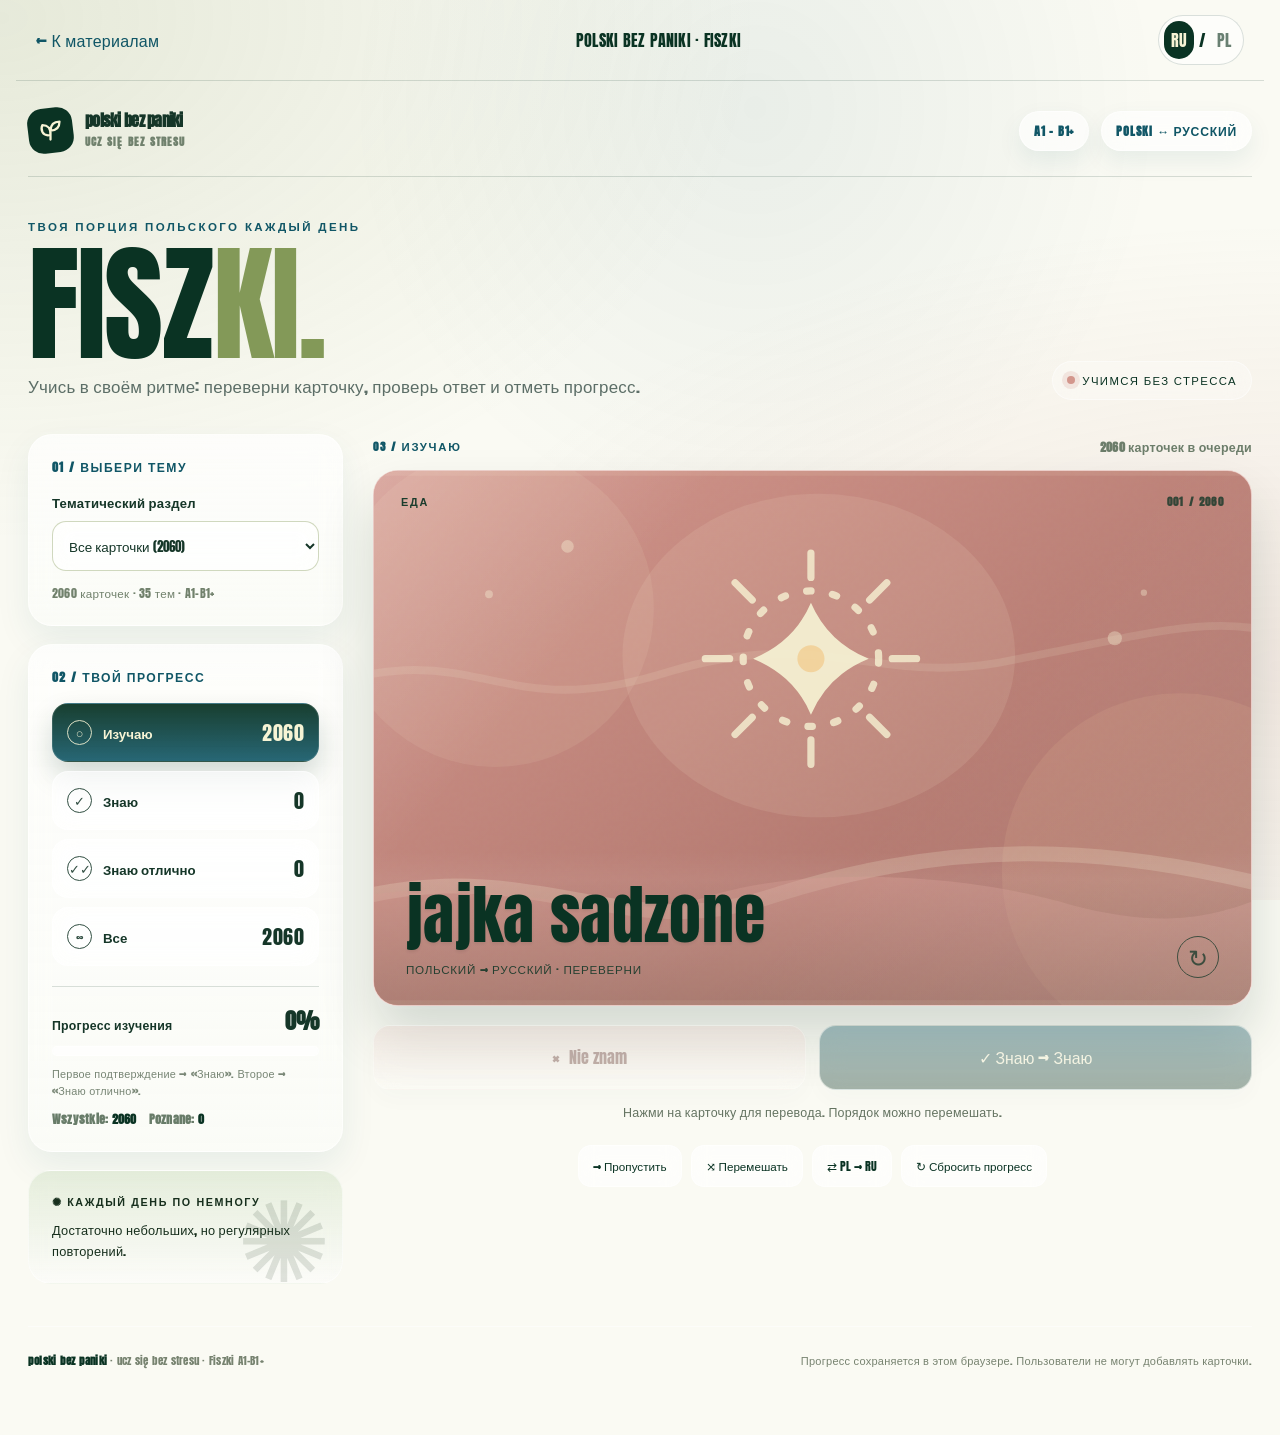
==== commit ae18d660: "Add files via upload" ====
--- a/fiszki.html
+++ b/fiszki.html
@@ -119,7 +119,7 @@
 @media(prefers-reduced-motion:reduce){*,*:before,*:after{scroll-behavior:auto!important;transition:none!important;animation:none!important}}
 </style>
 <style>.f-site{display:flex;gap:20px;justify-content:space-between;align-items:center;max-width:1248px;margin:auto;padding:15px 20px;font-family:Anton,Impact,sans-serif;color:#0A3323;border-bottom:1px solid #0A332325}.f-site a{color:#105666;text-decoration:none}.f-site .lang{display:flex;border-radius:30px;gap:5px;align-items:center;background:#fff9;border:1px solid #0A332325;padding:5px}.f-site .lang button{background:transparent;border:none;border-radius:18px;color:#698072;padding:7px}.f-site .lang button.selected{background:#0A3323;color:#F7F4D5}@media(max-width:520px){.f-site{flex-wrap:wrap;font-size:.76rem;gap:10px}.f-site .lang{margin-left:auto}}</style></head>
-<body data-title-ru="Карточки" data-title-pl="Fiszki"><div class="f-site"><a href="../materialy.html" data-ru="← К материалам" data-pl="← Do materiałów">← К материалам</a><span>POLSKI BEZ PANIKI · FISZKI</span><div class="lang"><button data-lang="ru">RU</button> / <button data-lang="pl">PL</button></div></div>
+<body data-title-ru="Карточки" data-title-pl="Fiszki"><div class="f-site"><a href="materialy.html" data-ru="← К материалам" data-pl="← Do materiałów">← К материалам</a><span>POLSKI BEZ PANIKI · FISZKI</span><div class="lang"><button data-lang="ru">RU</button> / <button data-lang="pl">PL</button></div></div>
 <div class="shell">
 <header class="topbar">
   <div class="brand" aria-label="Polski bez paniki">
@@ -387,5 +387,16 @@
 initTopics();rebuildQueue();if(!storageOK)$('note').textContent='Przeglądarka może blokować zapis postępów.';
 window.fiszkiAppInfo=()=>({total:FISZKI.length,chapters:Object.keys(TOPICS).length,topic:topic.value,stage:activeStage,counts:counts(selected()),currentId,flipped});
 </script>
-<script src="../assets/site.js" defer></script><script src="../assets/cards-lang.js" defer></script></body>
+<script>
+(()=>{'use strict';const KEY='pbp-lang';let lang='ru';try{lang=localStorage.getItem(KEY)==='pl'?'pl':'ru'}catch{}const apply=()=>{document.documentElement.lang=lang;document.querySelectorAll('[data-ru][data-pl]').forEach(x=>{x.textContent=x.dataset[lang]});document.querySelectorAll('[data-lang]').forEach(x=>x.classList.toggle('selected',x.dataset.lang===lang));document.title=(document.body.dataset['title'+(lang==='ru'?'Ru':'Pl')]||'Polski bez paniki')+' | Polski bez paniki';window.dispatchEvent(new CustomEvent('pbp-language',{detail:{lang}}))};window.PBP={getLang:()=>lang,setLang:(l)=>{lang=l;try{localStorage.setItem(KEY,lang)}catch{}apply()}};document.addEventListener('DOMContentLoaded',()=>{document.querySelectorAll('[data-lang]').forEach(x=>x.addEventListener('click',()=>PBP.setLang(x.dataset.lang)));const menu=document.getElementById('hamburger');if(menu)menu.addEventListener('click',()=>{const nav=document.getElementById('nav');const open=nav.classList.toggle('open');menu.setAttribute('aria-expanded',String(open))});document.getElementById('demo')?.addEventListener('submit',e=>{e.preventDefault();document.getElementById('formstatus').textContent=lang==='ru'?'Это демонстрация: сообщение не отправлено.':'To demonstracja: wiadomość nie została wysłana.'});apply()})})();
+</script><script>
+(()=>{'use strict';const pairs={
+'Twoja codzienna porcja języka':'Твоя порция польского каждый день','Nauka w swoim rytmie. Obróć kartę, sprawdź odpowiedź i odkrywaj, ile już umiesz.':'Учись в своём ритме: переверни карточку, проверь ответ и отметь прогресс.','nauka bez stresu':'учимся без стресса','01 / Wybierz temat':'01 / ВЫБЕРИ ТЕМУ','Rozdział tematyczny':'Тематический раздел','02 / Twój postęp':'02 / ТВОЙ ПРОГРЕСС','Do nauki':'Изучаю','Wiem':'Знаю','Wiem doskonale':'Знаю отлично','Wszystkie':'Все','Znajomość materiału':'Прогресс изучения','Jeden poprawny raz → „Wiem”. Drugi poprawny raz → „Wiem doskonale”.':'Первое подтверждение → «Знаю». Второе → «Знаю отлично».','✺ Mały krok każdego dnia':'✺ КАЖДЫЙ ДЕНЬ ПО НЕМНОГУ','Nie musisz znać wszystkiego od razu. Wystarczą małe, regularne powtórki.':'Достаточно небольших, но регулярных повторений.','03 / Do nauki':'03 / ИЗУЧАЮ','03 / Powtórka: Wiem':'03 / ПОВТОРЕНИЕ','03 / Wiem doskonale':'03 / ЗНАЮ ОТЛИЧНО','03 / Wszystkie fiszki':'03 / ВСЕ КАРТОЧКИ','Już wiesz? Oceń fiszkę poniżej.':'Знаешь ответ? Отметь ниже.','Znasz znaczenie? Oceń znajomość poniżej.':'Помнишь значение? Отметь ниже.','→ Pomiń':'→ Пропустить','⤨ Pomieszaj fiszki':'⤨ Перемешать','↻ Resetuj postępy':'↻ Сбросить прогресс','Kliknij kartę, aby zobaczyć drugą stronę. Kolejkę możesz mieszać przyciskiem „Pomieszaj fiszki”.':'Нажми на карточку для перевода. Порядок можно перемешать.','BRAK FISZEK':'НЕТ КАРТОЧЕК','Wybierz inną kategorię':'Выбери другой раздел','Wybierz inny temat lub poziom nauki.':'Выбери другую тему или статус.','✓  Znam → Wiem':'✓  Знаю → Знаю','✓  Znam → Wiem doskonale':'✓  Знаю → Знаю отлично','✓  Znam':'✓  Знаю','Nie znam':'Не знаю','POSTĘPY':'ПРОГРЕСС','PO ROSYJSKU':'НА РУССКОМ','PO POLSKU':'НА ПОЛЬСКОМ','POLSKI → ROSYJSKI · OBRÓĆ KARTĘ':'ПОЛЬСКИЙ → РУССКИЙ · ПЕРЕВЕРНИ','ROSYJSKI → POLSKI · OBRÓĆ KARTĘ':'РУССКИЙ → ПОЛЬСКИЙ · ПЕРЕВЕРНИ','Wszystkie fiszki':'Все карточки','Wszystkie słówka':'Все слова','Wszystkie wyrażenia':'Все выражения','Słówka — działy tematyczne':'СЛОВА ПО ТЕМАМ','Wyrażenia — działy tematyczne':'ВЫРАЖЕНИЯ ПО ТЕМАМ','03 / Karta dnia':'03 / КАРТОЧКА ДНЯ','Wczytywanie…':'Загрузка…','Postępy zapisują się lokalnie w tej przeglądarce. Bez konta, bez dodawania własnych fiszek.':'Прогресс сохраняется в этом браузере. Пользователи не могут добавлять карточки.'};
+const ruTopics={travel:'Путешествия — моя коллекция',r1:'Внешность',r2:'Косметика и уход',r3:'Одежда',r4:'Хобби и культура',r5:'Характер',r6:'Семья',r7:'Покупки и услуги',r8:'Еда',r9:'Дом',r10:'Город и транспорт',r11:'Природа и животные',r12:'Погода',r13:'Здоровье',r14:'Спорт',r15:'Путешествия',r16:'Праздники',r17:'Работа и карьера',r18:'Образование',r19:'Финансы и бизнес',r20:'Технологии',r21:'Экология',r22:'Жизнь в Польше',r23:'Планирование',r24:'Эмоции',e1:'Мнения и предположения',e2:'Аргументы',e3:'Рассказы и время',e4:'Письма и e-mail',e5:'Благодарности и приглашения',e6:'Объявления',e7:'Описание фото и фильмов',e8:'Общение',e9:'Экзамен B1',e10:'Фразы и идиомы'};
+const reverse=Object.fromEntries(Object.entries(pairs).map(([a,b])=>[b,a]));let busy=false;
+function convert(s,ru){if(ru){if(pairs[s])return pairs[s];let m=s.match(/^(\d+) fiszek w kolejce$/);if(m)return m[1]+' карточек в очереди';if(s==='1 fiszka w kolejce')return '1 карточка в очереди';m=s.match(/^(\d+) fiszek · (\d+) tematów · (.*)$/);if(m)return m[1]+' карточек · '+m[2]+' тем · '+m[3];return s;}if(reverse[s])return reverse[s];let m=s.match(/^(\d+) карточек в очереди$/);if(m)return m[1]+' fiszek w kolejce';if(s==='1 карточка в очереди')return '1 fiszka w kolejce';m=s.match(/^(\d+) карточек · (\d+) тем · (.*)$/);if(m)return m[1]+' fiszek · '+m[2]+' tematów · '+m[3];return s;}
+window.translateCards=function(){if(busy)return;busy=true;try{const ru=!window.PBP||PBP.getLang()==='ru';const selectors=['.hero .eyebrow','.hero .tagline','.hero-stamp','.panel-title','.label','.status-name','.meter-head span','.meter-note','.tip-kicker','.tip p','#mode-label','#session-count','#deck-status','#note','#front-subtitle','.back-foot','#back-lang','#dont-know','#know','#skip','#shuffle','#reset','.footnote span:last-child'];for(const key of selectors){document.querySelectorAll(key).forEach(el=>{let from=el.textContent.trim(),to=convert(from,ru);if(to!==from)el.textContent=to})}const opt=document.querySelectorAll('#topic option');opt.forEach(o=>{if(!o.dataset.plOriginal)o.dataset.plOriginal=o.textContent;const m=o.dataset.plOriginal.match(/\((\d+)\)$/),count=m?' ('+m[1]+')':'';const name=o.value==='all'?'Все карточки':o.value==='words'?'Все слова':o.value==='expressions'?'Все выражения':(ruTopics[o.value]||o.dataset.plOriginal);const text=ru?name+count:o.dataset.plOriginal;if(o.textContent!==text)o.textContent=text});document.querySelectorAll('#topic optgroup').forEach(g=>{g.label=convert(g.label,ru)});const ct=document.getElementById('card-topic');if(ct&&typeof TOPICS!=='undefined'){const id=Object.keys(TOPICS).find(id=>ct.textContent===TOPICS[id]||ct.textContent===ruTopics[id]);if(id)ct.textContent=ru?(ruTopics[id]||TOPICS[id]):TOPICS[id]}}finally{busy=false}};
+window.addEventListener('pbp-language',window.translateCards);document.addEventListener('DOMContentLoaded',window.translateCards);
+})();
+</script></body>
 </html>
